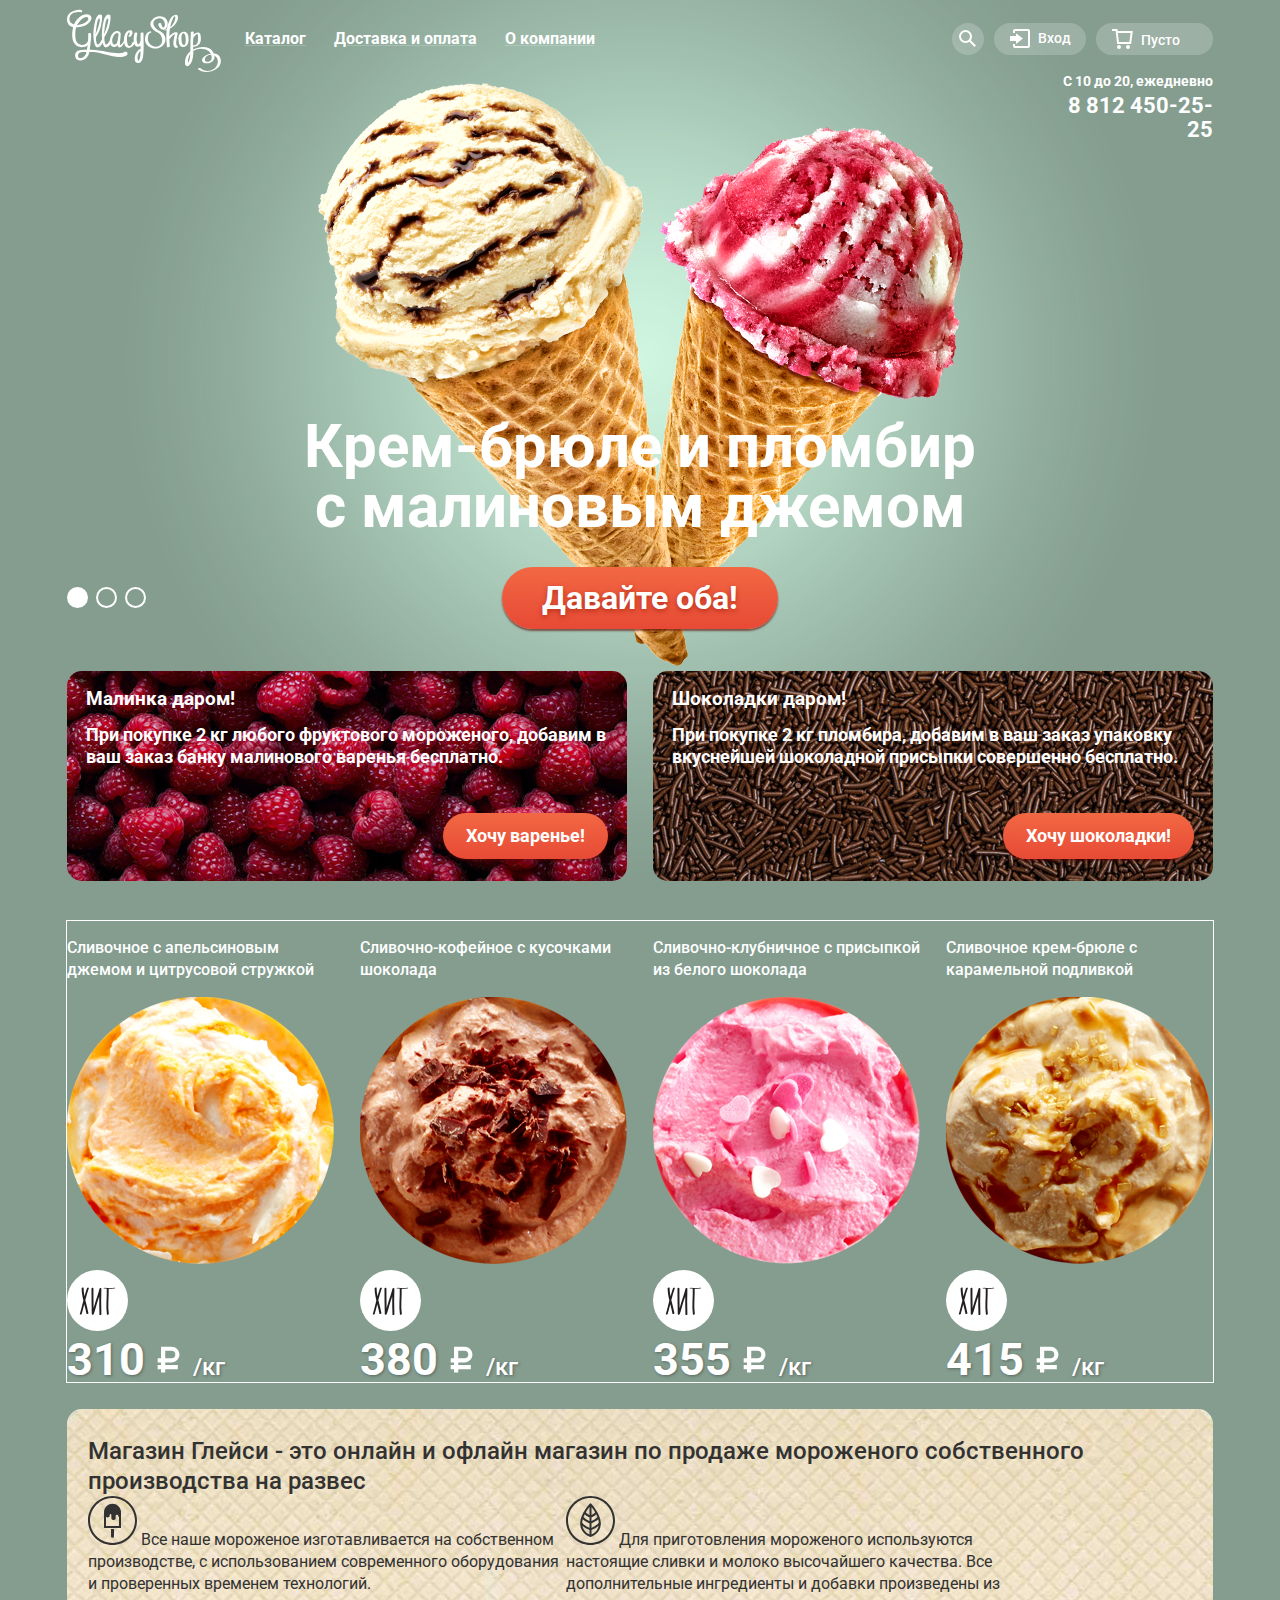
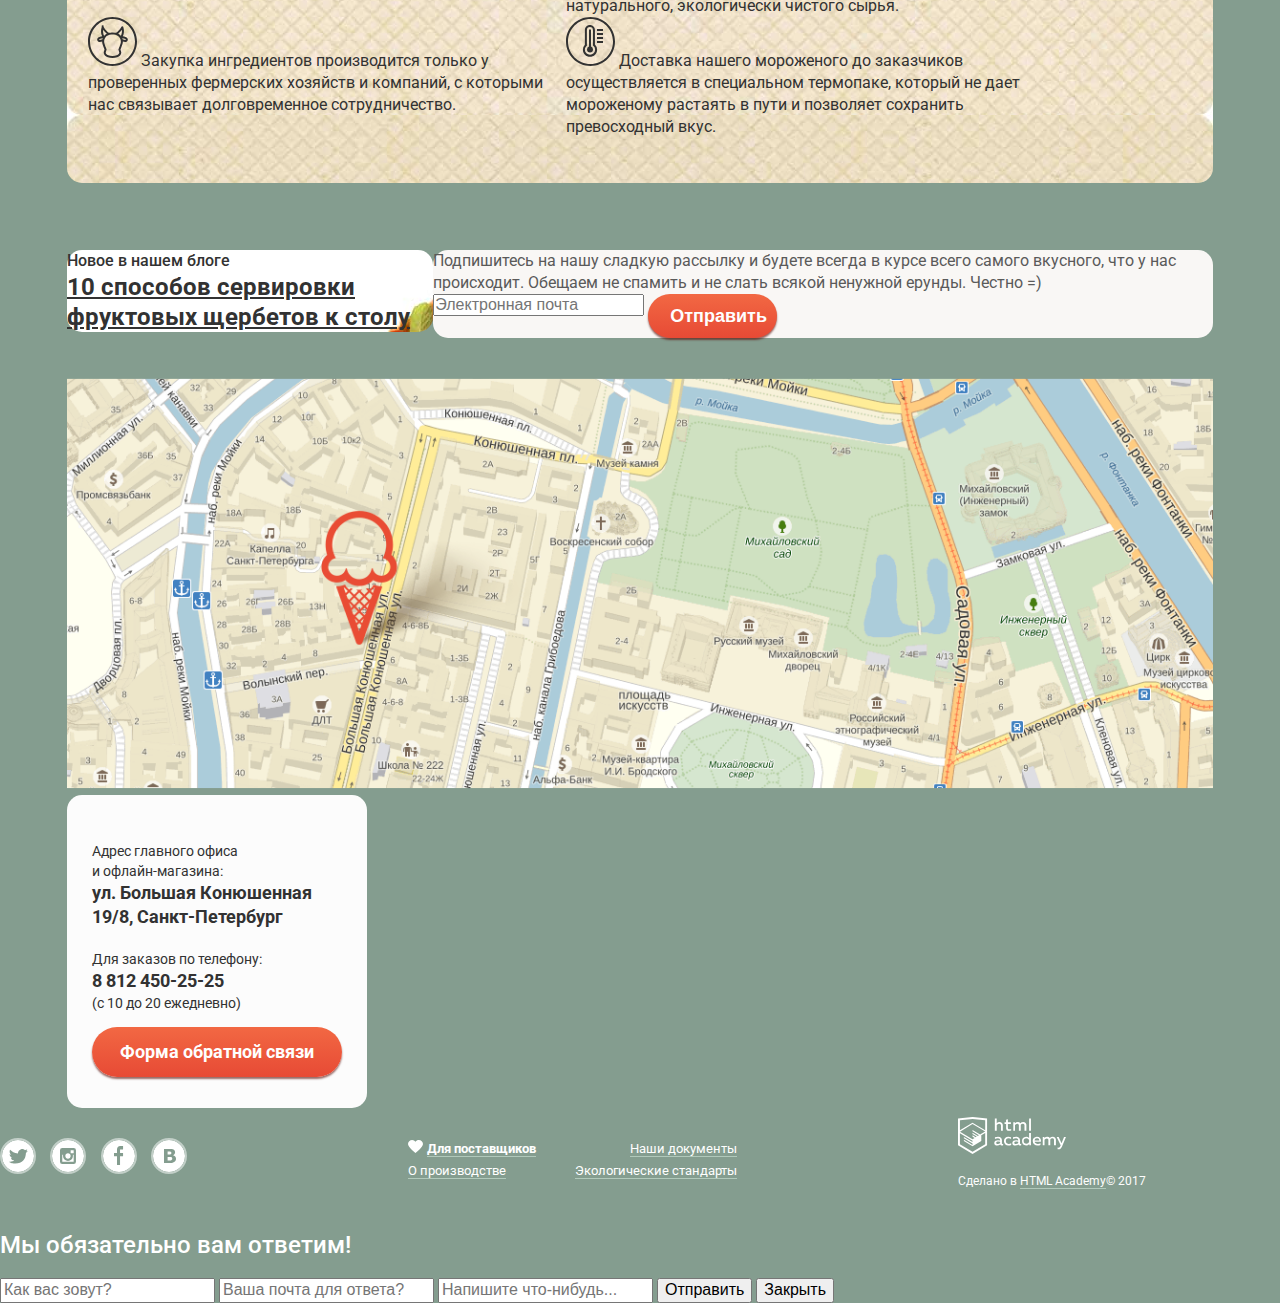
==== index.html @ e62134f0 "исправления" ====
<!DOCTYPE html>
<html lang="ru">
    <head>
        <meta charset="utf-8">
        <meta name="keywords" content="Глейси">
        <meta name="description" content="Глейси">
        <link rel="stylesheet" href="css/style.css">
        <link rel="stylesheet" href="css/normalize.css">
        <link rel="stylesheet" href="https://fonts.googleapis.com/css?family=Roboto">
        <title>HTML Academy: Глейси</title>
    </head>
    <body>
        <input class="visually-hidden" type="radio" name="index-slider-controls" id="btn-1" checked>
        <input class="visually-hidden" type="radio" name="index-slider-controls" id="btn-2">
        <input class="visually-hidden" type="radio" name="index-slider-controls" id="btn-3">
        <div class="page-wrapper">
            <div class="content-wrapper">
<!--HEADER-->
                <header class="page-header">                    
                    <a class="logo" href="#">
                        <img src="img/logo.svg" width="154" height="64" alt="Логотип Глейси">
                    </a>
                   <nav class="main-menu">        
                    <ul class="main-menu-list">
                        <li class="main-menu-item has-children">
                            <a href="catalog.html">Каталог</a>
                            <ul class="submenu">
                                <li class="submenu-item submenu-item-bold"><a href="#">Новинки</a></li>
                                <li class="submenu-item"><a href="inner.html">Сливочное</a></li>
                                <li class="submenu-item"><a href="#">Щербеты</a></li>
                                <li class="submenu-item"><a href="#">Фруктовый лед</a></li>
                                <li class="submenu-item"><a href="#">Мелорин</a></li>
                            </ul>
                        </li>
                        <li class="main-menu-item"><a href="#">Доставка и оплата</a></li>
                        <li class="main-menu-item"><a href="#">О компании</a></li>
                    </ul>
                    </nav>

                <div class="user-block">
            <a class="user-block-search" href="#">
              Поиск
              <svg xmlns="http://www.w3.org/2000/svg" xmlns:xlink="http://www.w3.org/1999/xlink" width="17" height="17" viewBox="0 0 17 17">
                <path d="M16.958 15.527L11.75 10.32A6.455 6.455 0 0 0 13 6.5 6.5 6.5 0 1 0 6.5 13a6.465 6.465 0 0 0 3.839-1.263l5.205 5.204 1.414-1.414zM6.5 11C4.019 11 2 8.981 2 6.5S4.019 2 6.5 2 11 4.019 11 6.5 8.981 11 6.5 11z"/>
              </svg>
            </a>
            <form class="search-form" action="https://echo.htmlacademy.ru" method="get">
              <div class="label-box">
                <input class="input-box item-search-form" type="search" name="search" id="search-field" required>
                <label for="search-field">Что ищем?</label>
              </div>
            </form>

            <a class="user-block-login" href="#">
              <svg xmlns="http://www.w3.org/2000/svg" xmlns:xlink="http://www.w3.org/1999/xlink" width="21" height="19" viewBox="0 0 21 19">
                <path d="M6 14.875L12.917 9.5 6 4.125v2.917H-.042v4.917H6z"/>
                <path d="M18 0H5C3.9 0 3 .9 3 2v2h2V2h13v15H5v-2H3v2c0 1.1.9 2 2 2h13c1.1 0 2-.9 2-2V2c0-1.1-.9-2-2-2z"/>
              </svg>
              Вход
            </a>
            <div class="login-form">
              <h2 class="visually-hidden">Личный кабинет</h2>
              <form action="https://echo.htmlacademy.ru" method="post">
                <div class="label-box">
                  <input class="input-box item-login-form" type="text" name="email" id="login-email" required>
                  <label for="login-email">Электронная почта</label>
                </div>
                <div class="label-box">
                  <input class="input-box item-login-form" type="password" name="password" id="login-password" required>
                  <label for="login-password">Пароль</label>
                </div>
                <button class="btn btn-login-form" type="submit">Войти</button>
              </form>
              <div class="login-form-links">
                <a href="#">Забыли пароль?</a>
                <a href="#">Новая регистрация</a>
              </div>
            </div>

            <a class="user-block-cart" href="#">
              Пусто
            </a>
          </div>
          <div class="work-time">
            <p>С 10 до 20, ежедневно</p>
            <a href="tel:+7-812-450-25-25">8 812 450-25-25</a>
          </div>
    </header>

<!--MAIN-->
        <main class="page-main">
            <h1 class="visually-hidden">Магазин Глейси</h1>                  
            <section class="main-slider">
                <h2 class="visually-hidden">Специальные акции магазина</h2>
                <div class="slide" id="slide-1">
                    <div class="slide-title">Крем-брюле и пломбир с малиновым джемом</div>
                    <a class="button btn-slide" href="#">Давайте оба!</a>
                </div>

                <div class="slide" id="slide-2">
                    <div class="slide-title">Шоколадный пломбир и лимонный сорбет</div>
                    <a class="button btn-slide" href="#">Давайте оба!</a>
                </div>

                <div class="slide" id="slide-3">
                    <div class="slide-title">Пломбир с помадкой и клубничный щербет</div>
                    <a class="button btn-slide" href="#">Давайте оба!</a>
                </div>

                <div class="slider-controls">
                    <label for="btn-1">Первая акция</label>
                    <label for="btn-2">Вторая акция</label>
                    <label for="btn-3">Третья акция</label>
                </div>
            </section>

            <section class="main-offers">
            <h2 class="visually-hidden">Предложения</h2>
            <article class="main-offers-item main-offers-left">
              <h3 class="main-offers-title">Малинка даром!</h3>
              <p class="main-offers-text">При покупке 2 кг любого фруктового мороженого, добавим в ваш заказ банку малинового варенья бесплатно.</p>
              <a class="button btn-offers" href="#">Хочу варенье!</a>
            </article>

            <article class="main-offers-item main-offers-right">
              <h3 class="main-offers-title">Шоколадки даром!</h3>
              <p class="main-offers-text">При покупке 2 кг пломбира, добавим в ваш заказ упаковку вкуснейшей шоколадной присыпки совершенно бесплатно.</p>
              <a class="button btn-offers" href="#">Хочу шоколадки!</a>
            </article>
          </section>

            <section class="catalog catalog-hit">
            <h2 class="visually-hidden">Хиты продаж</h2>
                <ul class="ice-cream-range-list">
                    <li>
                        <a href="#">
                            <h3>Сливочное с апельсиновым джемом и цитрусовой стружкой</h3>
                            <div class="ice-cream-image">
                                <img src="img/ice-cream-1.png" width="267px" height="267px" alt="Изображение мороженого">
                            </div>
                            <div class="hit-image">
                                <img src="img/hit.svg" width="61px" height="61px" alt="ХИТ">
                            </div>
                            <div class="ice-cream-price">
                                310
                                <img src="img/ruble.svg" width="26px" height="31px" alt="рубль">
                                <span>/кг</span>
                            </div>
                        </a>
                    </li>

                    <li>
                        <a href="#">
                            <h3>Сливочно-кофейное с кусочками шоколада</h3>
                            <div class="ice-cream-image">
                                <img src="img/ice-cream-2.png" width="267px" height="267px" alt="Изображение мороженого">
                            </div>
                            <div class="hit-image">
                                <img src="img/hit.svg" width="61px" height="61px" alt="ХИТ">
                            </div>
                            <div class="ice-cream-price">
                                380
                                <img src="img/ruble.svg" width="26px" height="31px" alt="рубль">
                                <span>/кг</span>
                            </div>
                        </a>
                    </li>

                    <li>
                        <a href="#">
                            <h3>Сливочно-клубничное с присыпкой из белого шоколада</h3>
                            <div class="ice-cream-image">
                                <img src="img/ice-cream-3.png" width="267px" height="267px" alt="Изображение мороженого">
                            </div>
                            <div class="hit-image">
                                <img src="img/hit.svg" width="61px" height="61px" alt="ХИТ">
                            </div>
                            <div class="ice-cream-price">
                                355
                                <img src="img/ruble.svg" width="26px" height="31px" alt="рубль">
                                <span>/кг</span>
                            </div>
                        </a>
                    </li>

                    <li>
                        <a href="#">
                            <h3>Сливочное крем-брюле с карамельной подливкой</h3>
                            <div class="ice-cream-image">
                                <img src="img/ice-cream-4.png" width="267px" height="267px" alt="Изображение мороженого">
                            </div>
                            <div class="hit-image">
                                <img src="img/hit.svg" width="61px" height="61px" alt="ХИТ">
                            </div>
                            <div class="ice-cream-price">
                                415
                                <img src="img/ruble.svg" width="26px" height="31px" alt="рубль">
                                <span>/кг</span>
                            </div>
                        </a>
                    </li>
                </ul>
            </section>

            <article class="features">
                <h2>Магазин Глейси - это онлайн и офлайн магазин по продаже мороженого собственного производства на развес</h2>                
                    <p>
                        <img src="img/ice-cream.svg" width="49" height="49" alt="декоративное изображение"> 
                        Все наше мороженое изготавливается на собственном производстве, с использованием современного оборудования и проверенных временем технологий.</p>
                    <p>
                        <img src="img/eco.svg" width="49" height="49" alt="декоративное изображение">
                        Для приготовления мороженого используются настоящие сливки и молоко высочайшего качества. Все дополнительные ингредиенты и добавки произведены из натурального, экологически чистого сырья.
                    </p>        
               
                    <p>
                        <img src="img/cow.svg" width="49" height="49" alt="декоративное изображение">
                        Закупка ингредиентов производится только у проверенных фермерских хозяйств и компаний, с которыми нас связывает долговременное сотрудничество.
                    </p>
                    <p>
                        <img src="img/thermometer.svg" width="49" height="49" alt="декоративное изображение">
                        Доставка нашего мороженого до заказчиков осуществляется в специальном термопаке, который не дает мороженому растаять в пути и позволяет сохранить превосходный вкус.
                    </p>                
            </article>

            <div class="news-subscribe-container">
            <article class="news">
                <h2>Новое в нашем блоге</h2>
                <a href="#">                    
                        10 способов сервировки фруктовых щербетов к столу                    
                </a>
            </article>

            <form class="subscribe-form" action="https://acho.htmlacademy.ru" method="post">
                <p>
                    Подпишитесь на нашу сладкую рассылку и будете всегда в курсе всего самого вкусного, что у нас происходит. Обещаем не спамить и не слать всякой ненужной ерунды. Честно =)
                </p>
                <label class="visually-hidden" for="subscribe-email">Ваша электронная почта</label>
                <input type="email" id="subscribe-email" name="subscribe-email" placeholder="Электронная почта">
                <button class="button" type="submit" value="Отправить">Отправить</button>
            </form>
            </div>

            <section class="location">
                <h2 class="visually-hidden">Как до нас добраться</h2>
                <div class="map-image">
                    <img src="img/map.png" width="100%" alt="ул. Большая Конюшенная<br>
                        19/8, Санкт-Петербург">
                </div>
                <div class="address">
                    <p>Адрес главного офиса<br>
                       и офлайн-магазина:<br>
                        <span>ул. Большая Конюшенная<br>
                        19/8, Санкт-Петербург</span><br><br>
                        Для заказов по телефону:<br>
                        <span>8 812 450-25-25</span><br>
                        (с 10 до 20 ежедневно)
                    </p>                 
                    <a class="button address-button" href="#">Форма обратной связи</a>
                </div>
            </section>
        </main>
    </div>

<!--FOOTER-->        
       <footer class="main-footer">
            <div class="social">
                <ul class="social-list">
                    <li>
                        <a href="https://www.twitter.com" target="_blank">
                            <img src="img/twitter.svg" width="32px" height="32px" alt="twitter">
                        </a>
                    </li>
                    <li>
                        <a href="https://www.instagram.com" target="_blank">
                            <img src="img/instagram.svg" width="32px" height="32px" alt="instagram">
                        </a>
                    </li>
                    <li>
                        <a href="https://www.facebook.com" target="_blank">
                            <img src="img/fb.svg" width="32px" height="32px" alt="facebook">
                        </a>
                    </li>
                    <li>
                        <a href="https://www.vk.com" target="_blank">
                            <img src="img/vk.svg" width="32px" height="32px" alt="vk">
                        </a>
                    </li>
                </ul>
            </div>

            <ul class="links">
                <li>
                    <img src="img/heart.svg" width="15px" height="13px" alt="сердце">
                    <a class="link-providers" href="#">
                        Для поставщиков
                    </a>
                </li>
                <li>
                    <a href="#">
                        Наши документы
                    </a>
                </li>
                <li>
                    <a href="#">
                        О производстве
                    </a>
                </li>
                <li>
                    <a href="#">
                        Экологические стандарты
                    </a>
                </li>
            </ul>

             <div class="copyright">
                <a href="https://htmlacademy.ru" target="_blank">
                    <img src="img/logo-htmlacademy.svg" width="108px" height="39px" alt="Логотип разработчика сайта HTML academy">
                </a>
                <p class="creator">
                    Сделано в <a href="https://htmlacademy.ru" target="_blank">HTML Academy</a>© 2017
                </p>
            </div>
        </footer>
<!--MODAL-->
        <section class="modal modal-feedback">
            <form class="modal modal-feedback-form">
                <h2>Мы обязательно вам ответим!</h2>
                <label class="visually-hidden" for="feedback-name">Форма вашего имени</label>
                <input id="feedback-name" type="text" name="name" placeholder="Как вас зовут?">
                <label class="visually-hidden" for="feedback-email">Форма для вашей электронной почты</label>
                <input id="feedback-email" type="email" name="feedback-email" placeholder="Ваша почта для ответа?">
                <label class="visually-hidden" for="comment">Форма для сообщения</label>
                <input id="comment" type="text" name="comment" placeholder="Напишите что-нибудь...">
                <button type="submit" value="Отправить">Отправить</button>
                <button type="button" value="Закрыть">Закрыть</button>
            </form>
        </section>
    </div>
</body>
</html>
---- css/style.css ----
body {
	padding: 0;
	min-width: 1200px;

	font-family: "Roboto", "Arial", sans-serif;
	font-size: 16px;
	color: #ffffff;
	line-height: 22px;

	background-color: #849d8f;
}

.visually-hidden:not(:focus):not(:active),
input[type="checkbox"].visually-hidden,
input[type="radio"].visually-hidden {
  position: absolute;

  width: 1px;
  height: 1px;
  margin: -1px;
  border: 0;
  padding: 0;

  white-space: nowrap;

  -webkit-clip-path: inset(100%);

  clip-path: inset(100%);
  clip: rect(0 0 0 0);
  overflow: hidden;
}

a {
	font-family: "Roboto", "Arial", sans-serif;
	text-decoration: none;
}

img {
  max-width: 100%;
  height: auto;
}

.button {
  display: inline-block;
  vertical-align: top;
  padding: 10px 22px;

  font-size: 18px;
  line-height: 24px;
  font-weight: 700;
  color: #ffffff;
  text-align: center;
  text-decoration: none;

  background-image: -webkit-linear-gradient(bottom, #e74a35 0%, #f26843 100%);
  background-image: -o-linear-gradient(bottom, #e74a35 0%, #f26843 100%);
  background-image: -webkit-gradient(linear, left bottom, left top, from(#e74a35), to(#f26843));
  background-image: linear-gradient(to top, #e74a35 0%, #f26843 100%);
  -webkit-box-shadow: 0 2px 2px rgba(85, 8, 0, 0.6) ;
  box-shadow: 0 2px 2px rgba(85, 8, 0, 0.6) ;
  border-radius: 30px;
  border: none;

  cursor: pointer;
}

.button:hover,
.button:focus {
  background-image: -webkit-linear-gradient(bottom, #ec6e5d 0%, #f58669 100%);
  background-image: -o-linear-gradient(bottom, #ec6e5d 0%, #f58669 100%);
  background-image: -webkit-gradient(linear, left bottom, left top, from(#ec6e5d), to(#f58669));
  background-image: linear-gradient(to top, #ec6e5d 0%, #f58669 100%);
  -webkit-box-shadow: 0 2px 2px #ac1000;
   box-shadow: 0 2px 2px #ac1000;
}

.button:active {
  color: #fceeec;

  background-image: -webkit-linear-gradient(bottom, #e1613e 0%, #d74531 100%);
  background-image: -o-linear-gradient(bottom, #e1613e 0%, #d74531 100%);
  background-image: -webkit-gradient(linear, left bottom, left top, from(#e1613e), to(#d74531));
  background-image: linear-gradient(to top, #e1613e 0%, #d74531 100%);
  -webkit-box-shadow: inset 0 2px 2px #942718;
   box-shadow: inset 0 2px 2px #942718;
}

.page-wrapper {
  background: #849d8f url("../img/background-1.png") no-repeat top center;

  -webkit-transition: background-image 0.5s ease, background-color 0.5s ease;
  -o-transition: background-image 0.5s ease, background-color 0.5s ease;
  transition: background-image 0.5s ease, background-color 0.5s ease;
}

.page-wrapper::before,
.page-wrapper::after {
  content: "";
  visibility: hidden;
}

.page-wrapper:before,
.page-wrapper:after {
  background-image: url("../img/background-2.png")
}

.page-wrapper:after {
  background-image: url("../img/background-3.png")
}

.content-wrapper {
  -webkit-box-sizing: border-box;
  box-sizing: border-box;
  width: 1200px;
  margin: 0 auto;
  padding: 0 27px;
}

.page-inner {
  background-color: #849d8f;
  background-image: -webkit-linear-gradient(rgba(255,255,255, 0.2) 0%, rgba(255,255,255, 0) 40%);
  background-image: -o-linear-gradient(rgba(255,255,255, 0.2) 0%, rgba(255,255,255, 0) 40%);
  background-image: -webkit-gradient(linear, left top, left bottom, from(rgba(255,255,255, 0.2)), color-stop(40%, rgba(255,255,255, 0)));
  background-image: linear-gradient(rgba(255,255,255, 0.2) 0%, rgba(255,255,255, 0) 40%);
}

.page-main {
  display: -webkit-box;
  display: -ms-flexbox;
  display: flex;
  -webkit-box-orient: vertical;
  -webkit-box-direction: normal;
      -ms-flex-direction: column;
          flex-direction: column;
}

.page-header {
  display: -webkit-box;
  display: -ms-flexbox;
  display: flex;
  -ms-flex-wrap: wrap;
      flex-wrap: wrap;
  -webkit-box-pack: justify;
      -ms-flex-pack: justify;
          justify-content: space-between;
}

.logo {
  margin-top: 9px;
}

.main-menu {
  width: 710px;
  margin-top: 23px;
}

.main-menu-list {
  display: -webkit-box;
  display: -ms-flexbox;
  display: flex;
  -ms-flex-wrap: wrap;
      flex-wrap: wrap;
  margin: 0;
  padding: 0;

  list-style: none;
}

.main-menu-item {
  margin-right: 2px;
}

.main-menu-item a {
  display: block;
  -webkit-box-sizing: border-box;
          box-sizing: border-box;
  padding: 7px 13px;
  line-height: 18px;
  font-weight: 700;
  color: #ffffff;
  -webkit-text-decoration: underline rgba(255, 255, 255, 0.2);
          text-decoration: underline rgba(255, 255, 255, 0.2);
}

.main-menu-item > a:hover,
.main-menu-item > a:focus  {
  color: #333333;

  background-color: #f7f6f3;
  border-radius: 16px;

  -webkit-transition: background-color 0.2s linear;
  -o-transition: background-color 0.2s linear;
  transition: background-color 0.2s linear;
}

.main-menu-item > a:active {
  background-color: #ededed;
  border-radius: 16px;

  -webkit-box-shadow: inset 0 2px 1px rgba(105, 105, 105, 0.1);
          box-shadow: inset 0 2px 1px rgba(105, 105, 105, 0.1);
}

.main-menu-current {
  background-color: #d07058;
  border-radius: 16px;
}

.submenu {
  position: absolute;
  -webkit-box-sizing: border-box;
          box-sizing: border-box;
  visibility: hidden;
  list-style: none;
  padding: 0;
  width: 143px;

  background-color: #f8f7f4;
  border-radius: 5px;
  -webkit-box-shadow: 0 20px 20px rgba(0, 0, 0, 0.4);
          box-shadow: 0 20px 20px rgba(0, 0, 0, 0.4);
  opacity: 0;

  -webkit-transform: translateY(30px);
      -ms-transform: translateY(30px);
          transform: translateY(30px);

  z-index: 1;
}

.has-children {
  position: relative;
}

.has-children:hover:after {
  content: "";

  position: absolute;
  top: 32px;
  left: 0;
  width: 86px;
  height: 6px;

  background-color: transparent;
}

.has-children:hover .submenu,
.submenu:hover,
.has-children a:focus + .submenu,
.submenu:focus {
  visibility: visible;

  opacity: 1;

  -webkit-transform: translateY(5px);
      -ms-transform: translateY(5px);
          transform: translateY(5px);
  -webkit-transition: all 0.2s ease;
  -o-transition: all 0.2s ease;
  transition: all 0.2s ease;
}

.submenu-item a {
  padding: 8px 20px 8px;

  font-size: 14px;
  line-height: 16px;
  font-weight: 400;
  color: #323232;
  text-decoration: none;
}

.submenu-item-bold a {
  position: relative;
  font-weight: 700;
}

.submenu-item-bold::after {
  content: "";
  position: absolute;
  width: 128px;
  top: 34px;
  left: 8px;

  border-bottom: 1px solid #353535;
  opacity: 0.2;
}

.submenu-item:hover,
.submenu-item:focus {
  background-color: #fbded7;

  -webkit-transition: background-color 0.2s linear;
  -o-transition: background-color 0.2s linear;
  transition: background-color 0.2s linear;
}

.submenu-item:active {
  background-color: #f6b5a5;
}

.submenu-item-current {
  background-color: #d07058;
}

.submenu-item-current a {
  color: #ffffff;
}

.submenu-item:first-child {
  margin-bottom: 4px;
  border-radius: 5px 5px 0 0;
}

.submenu-item:last-child {
  border-radius: 0 0 5px 5px;
}

/* пользовательская навигация */
.user-block {
  display: -webkit-box;
  display: -ms-flexbox;
  display: flex;
  -ms-flex-wrap: wrap;
      flex-wrap: wrap;
  position: relative;
  margin-top: 23px;
}

.user-block-search {
  display: block;
  position: relative;
  -webkit-box-sizing: border-box;
          box-sizing: border-box;
  width: 32px;
  height: 32px;
  padding: 7px;
  margin-right: 10px;

  font-size: 0;
  color: transparent;
  text-shadow: none;
  border: 0;

  background-color: rgba(255, 255, 255, 0.2);
  border-radius: 50px;
  fill: #ffffff;
}

.user-block-search:hover,
.user-block-search:focus {
  background-color: #ffffff;
  fill: #323232;

  -webkit-transition: all 0.2s linear;
  -o-transition: all 0.2s linear;
  transition: all 0.2s linear;
}

.user-block-search:hover:after {
  content: "";

  position: absolute;
  top: 32px;
  left: 0;
  width: 32px;
  height: 6px;

  background-color: transparent;
}

.search-form {
  position: absolute;
  visibility: hidden;
  -webkit-box-sizing: border-box;
          box-sizing: border-box;
  top: 37px;
  right: 235px;
  width: 341px;
  padding: 20px 15px;

  background-color: #f8f7f4;
  border-radius: 5px;
  -webkit-box-shadow: 0 20px 20px rgba(0, 0, 0, 0.4);
          box-shadow: 0 20px 20px rgba(0, 0, 0, 0.4);
  opacity: 0;

  -webkit-transform: translateY(30px);
      -ms-transform: translateY(30px);
          transform: translateY(30px);
}

.item-search-form {
  width: 100%;
}

.user-block-search:hover ~ .search-form,
.search-form:hover,
.user-block-search:focus ~ .search-form,
.search-form:focus {
  visibility: visible;

  opacity: 1;

  -webkit-transform: translateY(0);
      -ms-transform: translateY(0);
          transform: translateY(0);
  -webkit-transition: all 0.2s ease;
  -o-transition: all 0.2s ease;
  transition: all 0.2s ease;
}

.user-block-login {
  display: block;
  position: relative;
  -webkit-box-sizing: border-box;
          box-sizing: border-box;
  width: 92px;
  height: 32px;
  padding: 1px 0 0 20px;
  margin-right: 10px;

  font-size: 14px;
  line-height: 16px;
  font-weight: 500;
  color: #ffffff;
  text-decoration: none;

  background-color: rgba(255, 255, 255, 0.2);
  border-radius: 16px;
  fill: #ffffff;
}

.user-block-login svg {
  -webkit-transform: translate(-4px, 5px);
      -ms-transform: translate(-4px, 5px);
          transform: translate(-4px, 5px);
}

.user-block-login:hover,
.user-block-login:focus {
  color: #323232;

  background-color: #ffffff;
  fill: #323232;

  -webkit-transition: all 0.2s linear;

  -o-transition: all 0.2s linear;

  transition: all 0.2s linear;
}


.user-block-login:hover:after {
  content: "";

  position: absolute;
  top: 32px;
  left: 0;
  width: 92px;
  height: 6px;

  background-color: transparent;
}

.login-form {
  display: -webkit-box;
  display: -ms-flexbox;
  display: flex;
  -webkit-box-orient: vertical;
  -webkit-box-direction: normal;
      -ms-flex-direction: column;
          flex-direction: column;
  position: absolute;
  -webkit-box-sizing: border-box;
          box-sizing: border-box;
  visibility: hidden;
  top: 37px;
  right: 130px;
  width: 277px;
  padding: 20px 17px 20px 19px;

  background-color: #f8f7f4;
  border-radius: 5px;
  -webkit-box-shadow: 0 20px 20px rgba(0, 0, 0, 0.4);
          box-shadow: 0 20px 20px rgba(0, 0, 0, 0.4);
  opacity: 0;

  -webkit-transform: translateY(30px);

      -ms-transform: translateY(30px);

          transform: translateY(30px);

  z-index: 1;
}

.user-block-login:hover ~ .login-form,
.login-form:hover,
.user-block-login:focus ~ .login-form,
.login-form:focus {
  visibility: visible;

  opacity: 1;

  -webkit-transform: translateY(0);
      -ms-transform: translateY(0);
          transform: translateY(0);
  -webkit-transition: all 0.2s ease;
  -o-transition: all 0.2s ease;
  transition: all 0.2s ease;
}

.login-form-links {
  display: -webkit-box;
  display: -ms-flexbox;
  display: flex;
  -webkit-box-orient: vertical;
  -webkit-box-direction: normal;
      -ms-flex-direction: column;
          flex-direction: column;
  -ms-flex-item-align: end;
  align-self: flex-end;
  margin-top: -45px;
}


.login-form-links a {
  font-size: 13px;
  line-height: 24px;
  font-weight: 500;
  color: #323232;
  -webkit-text-decoration: underline rgba(50, 50, 50, 0.3);
          text-decoration: underline rgba(50, 50, 50, 0.3);
}

.login-form-links a:hover,
.login-form-links a:focus,
.login-form-links a:active {
  color: #e84d37;
  -webkit-text-decoration: underline rgba(236, 89, 60, 0.3);
          text-decoration: underline rgba(236, 89, 60, 0.3);
}

.user-block-cart {
  display: block;
  position: relative;
  -webkit-box-sizing: border-box;
          box-sizing: border-box;
  width: 117px;
  height: 32px;
  padding: 9px 0px 0px 45px;

  font-size: 14px;
  line-height: 16px;
  font-weight: 500;
  color: #ffffff;
  text-decoration: none;

  background: rgba(255, 255, 255, 0.2) url(../img/basket.svg) no-repeat 16px 6px;
  border-radius: 16px;
}

.block-cart-add {
  color: #323232;

  background-color: rgba(255, 255, 255, 0.9);
  background-image: url(../img/basket-red.svg);
}


.block-cart-add:hover:after {
  content: "";

  position: absolute;
  top: 32px;
  left: 0;
  width: 117px;
  height: 6px;

  background-color: transparent;
}

.cart-form {
  display: -webkit-box;
  display: -ms-flexbox;
  display: flex;
  -webkit-box-orient: vertical;
  -webkit-box-direction: normal;
      -ms-flex-direction: column;
          flex-direction: column;
  visibility: hidden;
  position: absolute;
  -webkit-box-sizing: border-box;
          box-sizing: border-box;
  top: 37px;
  right: 0;
  width: 540px;
  padding: 10px 15px 20px;

  font-size: 13px;
  line-height: 16px;
  color: #323232;

  background-color: #f8f7f4;
  border-radius: 5px;
  -webkit-box-shadow: 0 20px 20px rgba(0, 0, 0, 0.4);
          box-shadow: 0 20px 20px rgba(0, 0, 0, 0.4);
  opacity: 0;

  -webkit-transform: translateY(30px);
      -ms-transform: translateY(30px);
          transform: translateY(30px);

  z-index: 1;
}

.user-block-cart:hover ~ .cart-form,
.cart-form:hover,
.user-block-cart:focus ~ .cart-form,
.cart-form:focus {
  visibility: visible;

  opacity: 1;

  -webkit-transform: translateY(0);
      -ms-transform: translateY(0);
          transform: translateY(0);
  -webkit-transition: all 0.2s ease;
  -o-transition: all 0.2s ease;
  transition: all 0.2s ease;
}

.cart-form-table {
  width: 100%;
  border-bottom: 1px solid #cacac7;
}

.cart-form-table td {
  -webkit-box-sizing: border-box;
          box-sizing: border-box;
  padding: 5px;
}

.cart-form-table td:nth-child(3) {
  width: 240px;
}

.table-delete-row {
  display: inline-block;
  vertical-align: middle;
  width: 11px;
  height: 11px;

  font-size: 0;

  background: url(../img/cross-small.svg) no-repeat;

  cursor: pointer;
}

.table-price {
  color: #999999;
}

.cart-total {
  font-size: 15px;
  line-height: 18px;
  margin: 15px 0;
  -ms-flex-item-align: end;
  align-self: flex-end;
}

.btn-cart {
  -webkit-box-sizing: border-box;
          box-sizing: border-box;
  padding: 10px 14px;
  width: 170px;
  margin-left: auto;

  cursor: pointer;
}

/* Время работы */
.work-time {
  width: 170px;
  margin-top: -20px;
  margin-left: auto;

  font-size: 14px;
  line-height: 16px;
  font-weight: 700;
  text-align: right;
}

.work-time p {
  margin-bottom: 5px;
}

.work-time a {
  font-size: 22px;
  line-height: 24px;
  color: #ffffff;
  text-decoration: none;
}

.work-time a:hover,
.work-time a:focus,
.work-time a:active {
  color: #ffbc9e;
  -webkit-text-decoration: underline rgba(249, 172, 159, 0.3);
          text-decoration: underline rgba(249, 172, 159, 0.3);
}

/* остальные формы */
.input-box {
  -webkit-box-sizing: border-box;
          box-sizing: border-box;
  height: 44px;
  padding: 13px 13px 10px;

  font-size: 16px;
  line-height: 24px;
  font-weight: 700;
  background-color: #ffffff;
  border: 1px solid rgba(178, 178, 178, 0.5);
  border-radius: 5px;
}

.input-box:hover {
  -webkit-box-shadow: inset 0 0 2px #9a9a9a;
          box-shadow: inset 0 0 2px #9a9a9a;
}

.label-box {
  position: relative;
  width: 100%;
}

.label-box label {
  position: absolute;
  top: 10px;
  left: 15px;

  font-size: 16px;
  line-height: 24px;
  color: #999999;

  -webkit-transition-duration: 0.2s;
       -o-transition-duration: 0.2s;
          transition-duration: 0.2s;

  pointer-events: none;
}

.item-login-form + label,
.item-search-form + label {
  font-size: 14px;
}

.input-box:valid + label {
  font-size: 11px;
  line-height: 13px;
  color: #999999;

  -webkit-transform: translateY(-24px);
      -ms-transform: translateY(-24px);
          transform: translateY(-24px);
}

.input-box:focus + label {
  font-size: 11px;
  line-height: 13px;
  color: #5b9ddf;

  -webkit-transform: translateY(-24px);
      -ms-transform: translateY(-24px);
          transform: translateY(-24px);
}

.login-form .label-box,
.feedback-form .label-box {
  margin-bottom: 20px;
}

.overlay {
  display: none;
  position: fixed;
  top: 0;
  left: 0;
  right: 0;
  bottom: 0;

  background-color: rgba(0, 0, 0, 0.5);

  z-index: 3;
}

.main-slider {
  position: relative;
  padding-top: 275px;
  margin-bottom: 42px;
  text-align: center;
}

#btn-1:checked ~ .page-wrapper {
  background-color: #849d8f;
  background-image: url("../img/background-1.png");
}

#btn-2:checked ~ .page-wrapper {
  background-color: #8996a6;
  background-image: url("../img/background-2.png");
}

#btn-3:checked ~ .page-wrapper {
  background-color: #9d8b84;
  background-image: url("../img/background-3.png");
}

.slider-controls {
  position: absolute;
  left: 0;
  bottom: 20px;

  font-size: 0;
  color: transparent;
  text-shadow: none;
}

.slider-controls label {
  display: inline-block;
  vertical-align: top;
  width: 17px;
  height: 17px;
  margin-right: 8px;

  background-color: transparent;
  border: 2px solid #ffffff;
  border-radius: 50px;

  cursor: pointer;
}

.slider-controls label:hover {
  background-color: rgba(248, 247, 244, 0.4);
}

#btn-1:checked ~ .page-wrapper label[for="btn-1"],
#btn-2:checked ~ .page-wrapper label[for="btn-2"],
#btn-3:checked ~ .page-wrapper label[for="btn-3"] {
  background-color: #ffffff;
}

.slide {
  display: none;
}

#btn-1:checked ~ .page-wrapper #slide-1,
#btn-2:checked ~ .page-wrapper #slide-2,
#btn-3:checked ~ .page-wrapper #slide-3 {
  display: block;
}

.slide-title {
  width: 700px;
  margin: 0 auto;
  margin-bottom: 30px;

  font-size: 60px;
  line-height: 1;
  font-weight: 700;
}

.btn-slide {
  padding: 9px 40px;

  font-size: 32px;
  line-height: 44px;
  text-shadow: 0 2px 5px rgba(160, 32, 11, 0.7);

  border-radius: 32px;
}

.btn-slide:hover,
.btn-slide:focus {
  color: #ffffff;
}

.btn-slide:active {
  color: #fceeec;
 }

.main-offers {
  display: -webkit-box;
  display: -ms-flexbox;
  display: flex;
  -ms-flex-wrap: wrap;
      flex-wrap: wrap;
  -webkit-box-pack: justify;
      -ms-flex-pack: justify;
          justify-content: space-between;
}

.main-offers-left {
  background: #4e0409 url(../img/offers-raspberries.jpg) repeat -50px -94px;
}

.main-offers-right {
  background: #5b3b2e url(../img/offers-chocolate.jpg) repeat -219px -104px;
}

.main-offers-item {
  display: -webkit-box;
  display: -ms-flexbox;
  display: flex;
  -webkit-box-orient: vertical;
  -webkit-box-direction: normal;
      -ms-flex-direction: column;
          flex-direction: column;
  -webkit-box-sizing: border-box;
          box-sizing: border-box;
  padding: 17px 19px 22px;
  width: 560px;
  margin-bottom: 40px;

  border-radius: 15px;
}

.main-offers-title {
  margin: 0;
  margin-bottom: 14px;
}

.main-offers-text {
  margin: 0;
  font-size: 18px;
  font-weight: 700;
  margin-bottom: 45px;
}

.btn-offers {
  padding: 11px 23px;
  -ms-flex-item-align: end;
  align-self: flex-end;

  background-color: rgba(255, 255, 255, 0.1);
}

section.catalog h3 {
	font-size: 16px;
	font-weight: 500;
	line-height: 22px;
}

.catalog a {
	color: #ffffff;
}

.catalog ul {
	list-style: none;
}

.ice-cream-range-list {
	display: -webkit-box;
	display: -ms-flexbox;
	display: flex;
	-ms-flex-wrap: wrap;
	    flex-wrap: wrap;	
	-webkit-box-pack: justify;	
	    -ms-flex-pack: justify;	
	        justify-content: space-between;
	-ms-flex-negative: 0;
	    flex-shrink: 0;
	margin: 0 auto;
	padding: 0;

	outline: white solid 1px;
}

.ice-cream-range-list li {
 	width: 267px; 
}

.ice-cream-range-list li:hover,
.ice-cream-range-list li:focus,
.ice-cream-range-list li:active {
	background-color: #9db1a6;
}

.catalog .ice-cream-price:not(img) {
	text-shadow: 1px 1px 3px rgba(49, 50, 53, 0.5);
	font-weight: 700;
	line-height: 45px;
	font-size: 45px;
}

.ice-cream-price span {
	font-size: 30px;
	font-size: 24px;
	font-weight: 500;
	line-height: 30px;
}

ul.pagination a {
	font-size: 16px;
	font-weight: 500;
}

li.pagination-item {
	width: 26px;
	height: 24px;

	text-align: center;

	border-radius: 50%;
}

li.pagination-item:hover,
li.pagination-item:focus {
	color: #ffffff;

	background-color: #9db1a6;
}

li.pagination-item-current,
li.pagination-item-current:hover,
li.pagination-item-current:focus,
li.pagination-item:active {
	background-color: #ffffff;
}

li.pagination-item-current a,
li.pagination-item a:active {
	color: #323232;
}

li.arrow-disabled {
	padding: 0 15px;

	color: #9db1a6;
}

article.features {
	display: -webkit-box;
	display: -ms-flexbox;
	display: flex;
	-ms-flex-wrap: wrap;
	    flex-wrap: wrap;

	padding: 27px 34px 45px 21px;
	margin: 27px auto;

	background: url("../img/waffle-bg.jpg");
	border-radius: 15px;
}

.features h2 {
	-webkit-box-flex: 1;
	    -ms-flex-positive: 1;
	        flex-grow: 1;
	margin: 0;
	-webkit-box-pack: justify;
	    -ms-flex-pack: justify;
	        justify-content: space-between;

	font-size: 24px;
	font-weight: 500;
	line-height: 30px;
	color: #323232;
}

.features p {
	position: relative;
	margin: 0;

	width: 478px;
	font-size: 16px;
	color: #323232;
	line-height: 22px;
} 

.news-subscribe-container {
	display: -webkit-box;
	display: -ms-flexbox;
	display: flex;
	-ms-flex-negative: 0;
	    flex-shrink: 0;
	-webkit-box-pack: center;
	    -ms-flex-pack: center;
	        justify-content: center;
	-webkit-box-align: start;
	    -ms-flex-align: start;
	        align-items: flex-start;
	padding: 0;
	margin: 40px auto;
}

article.news {
		
	background-color: white;
	background: url("../img/news-bg.jpg") no-repeat;
	border-radius: 15px;
}

.news h2 {
	padding: 0;
	margin: 0;
	font-size: 16px;
	line-height: 22px;
	font-weight: 500;
	color: #323232;
}

.news a {
	color: #323232;
	font-size: 24px;
	font-weight: 700;
	line-height: 30px;
	text-decoration: underline;
}

.news a:hover,
.news a:focus,
.news a:active {
	color: #e84d37;
}

form.subscribe-form {
	
	color: #5a5a5a;
	font-size: 16px;

	background-color: #f9f7f5;
	-webkit-border-image: 5 url("../img/subscribe-bg.svg");
	     -o-border-image: 5 url("../img/subscribe-bg.svg");
	        border-image: 5 url("../img/subscribe-bg.svg");
	border-radius: 15px;
}

.subscribe-form p {
	margin: 0;
	padding: 0;

	line-height: 22px;
}

.subscribe-form input {
	margin: 0;
	padding: 0;
}

.subscribe-form button {
	width: 129px;
	height: 44px;

	color: #fefefe;
	font-size: 18px;
	font-weight: 700;
	line-height: 24px;

	border-radius: 30px;
}

section.location {
	width: 1200;
}

.location .address {
	padding: 32px 25px 31px 25px;

	display: inline-block;

	color: #323232;
	font-size: 14px;
	line-height: 20px;

	background-color: #fcfcfc;
	border-radius: 15px;
}

.address span {
	font-size: 18px;
	font-weight: 700;
	line-height: 24px;
}

.address-button {
	padding: 13px 28px;

	color: #fefefe;
	font-size: 18px;
	font-weight: 700;
	line-height: 24px;
}

ul.breadcrumbs {
	list-style: none;
}

.breadcrumbs li,
.breadcrumbs a {
color: #ffffff;
font-size: 14px;
font-weight: 400;
line-height: 16px;
}

.breadcrumbs a {
	border-bottom: 1px solid #b1c9bb;
}

.breadcrumbs a:hover,
.breadcrumbs a:focus,
.breadcrumbs a:active {
	color: #ffbc9e;
	border-bottom: 1px #a7a294 solid;
}

form.filters-form {
	font-size: 14px;
	font-weight: 500;
	line-height: 16px;
}

.filters-form ul {
	list-style: none;
}

.form-sorting select {
	padding: 8px 0 8px 10px;
	max-width: 193px;
	max-height: 36px;

	color: #ffffff;
	font-size: 16px;

	background-color: #a9b9af;
	border-radius: 30px;
}

.form-sorting select:hover,
.form-sorting select:focus,
.form-sorting select:active {
	color: #323232;

	outline: none;
	background-color: #ffffff;
}

.form-fatness ul {
	background-color: #aabcb2;
}

.form-fatness li {
	font-size: 16px;
	line-height: 18px;
}

.form-topping ul {
	background-color: #a8bab0;
}

.form-topping-list label {
	font-size: 16px;
}

a.filters-button {
	padding: 6px 20px 3px 20px;

	color: #ffffff;
	font-size: 16px;
	font-weight: 500;
	line-height: 18px;

	background-color: #a7b8ae;
	border-radius: 30px;
	border: 2px #ffffff solid;
}

a.filters-button:hover,
a.filters-button:focus {
	color: #323232;
	font-size: 16px;
	font-weight: 500;
	line-height: 18px;

	background-color: #fbfcfb;
}

a.filters-button:active {
	font-size: 16px;
	font-weight: 500;
	line-height: 18px;
	color: #323232;

	-webkit-box-shadow: inset 0 2px 1px #696969;

	        box-shadow: inset 0 2px 1px #696969;
	background-color: #ededed;
	border: 0;
}

footer.main-footer {
	display: -webkit-box;
	display: -ms-flexbox;
	display: flex;
	-ms-flex-negative: 0;
	    flex-shrink: 0;
	-ms-flex-wrap: 0;
	    flex-wrap: 0;
	-webkit-box-pack: justify;
	    -ms-flex-pack: justify;
	        justify-content: space-between;
	flex-shrink: 0;
	-webkit-box-align: center;
	    -ms-flex-align: center;
	        align-items: center;
	width: 1146px;
	height: 103px;
}

.main-footer ul {
	list-style: none;
}

ul.social-list {
	display: -webkit-box;
	display: -ms-flexbox;
	display: flex;
	-webkit-box-pack: justify;
	    -ms-flex-pack: justify;
	        justify-content: space-between;
	padding: 0;
	width: 187px;
}

.social img {
	border-radius: 50%;
	border: 2px #c2cfc8 solid;
}

ul.links {
	display: -webkit-box;
	display: -ms-flexbox;
	display: flex;
	-ms-flex-wrap: wrap;
	    flex-wrap: wrap;
	-webkit-box-pack: justify;
	    -ms-flex-pack: justify;
	        justify-content: space-between;
	padding: 0;
	width: 329px;
}

.links a {
	color: #ffffff;
	font-size: 13px;
	font-weight: 400;
	line-height: 18px;

	border-bottom: 1px solid #b1c9bb;
}

a.link-providers {
	font-weight: 700;
}

.links a:hover,
.links a:focus,
.links a:active,
.creator a:hover,
.creator a:focus,
.creator a:active {
	color: #ffbc9e;
	border-bottom: 1px #a7a294 solid;
}

div.copyright p {
	color: #fefefe;
	font-size: 12px;
	line-height: 18px;
}

.creator a {
	color: #fefefe;
	font-size: 12px;
	font-weight: 400;
	line-height: 18px;

	border-bottom: 1px solid #b1c9bb;
}

.links a:hover,
.links a:focus,
.links a:active {
	color: #ffbc9e;
	border-bottom: 1px #a7a294 solid;
}

section.modal-feedback h2 {
	font-size: 24px;
	font-weight: 500;
	line-height: 28px;
}

.visually-hidden:not(:focus):not(:active),
input[type="checkbox"].visually-hidden,
input[type="radio"].visually-hidden {
  position: absolute;
  width: 1px;
  height: 1px;
  margin: -1px;
  border: 0;
  padding: 0;
  white-space: nowrap;
  -webkit-clip-path: inset(100%);
  clip-path: inset(100%);
  clip: rect(0 0 0 0);
  overflow: hidden;
}
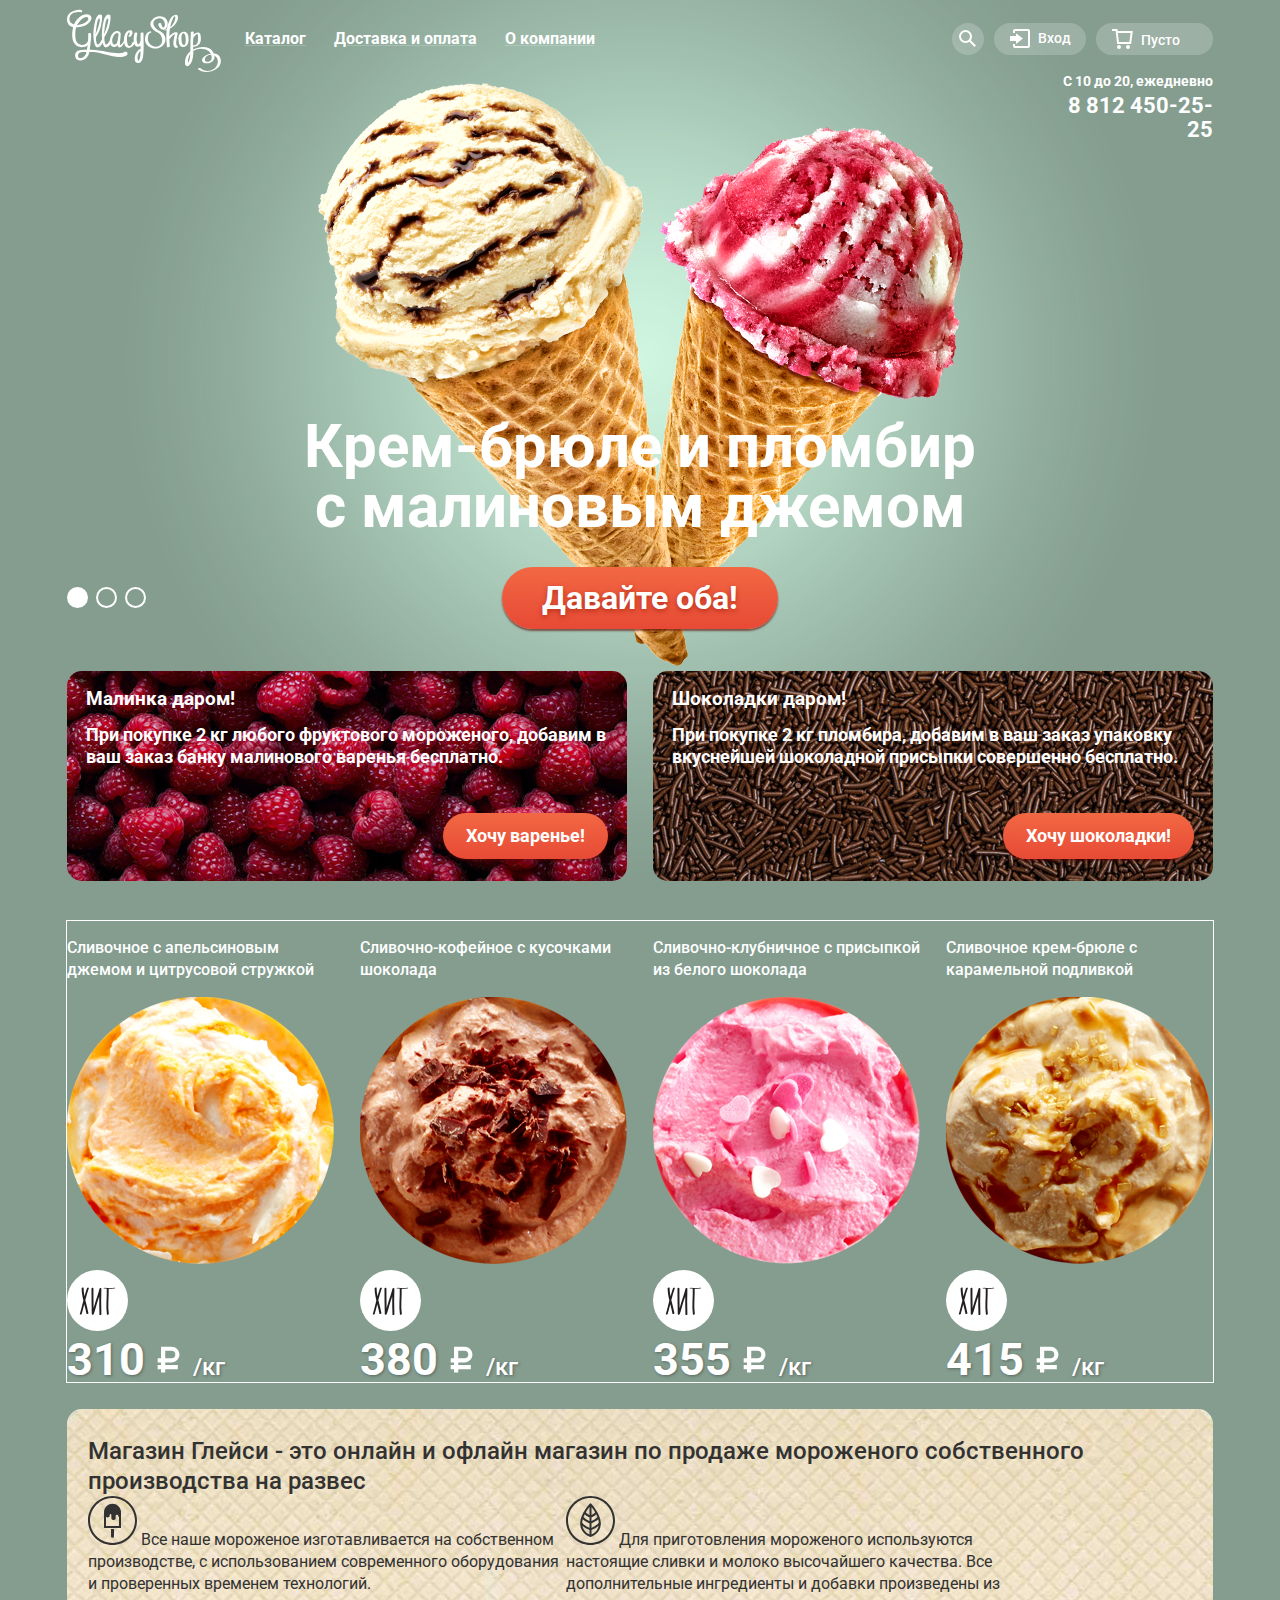
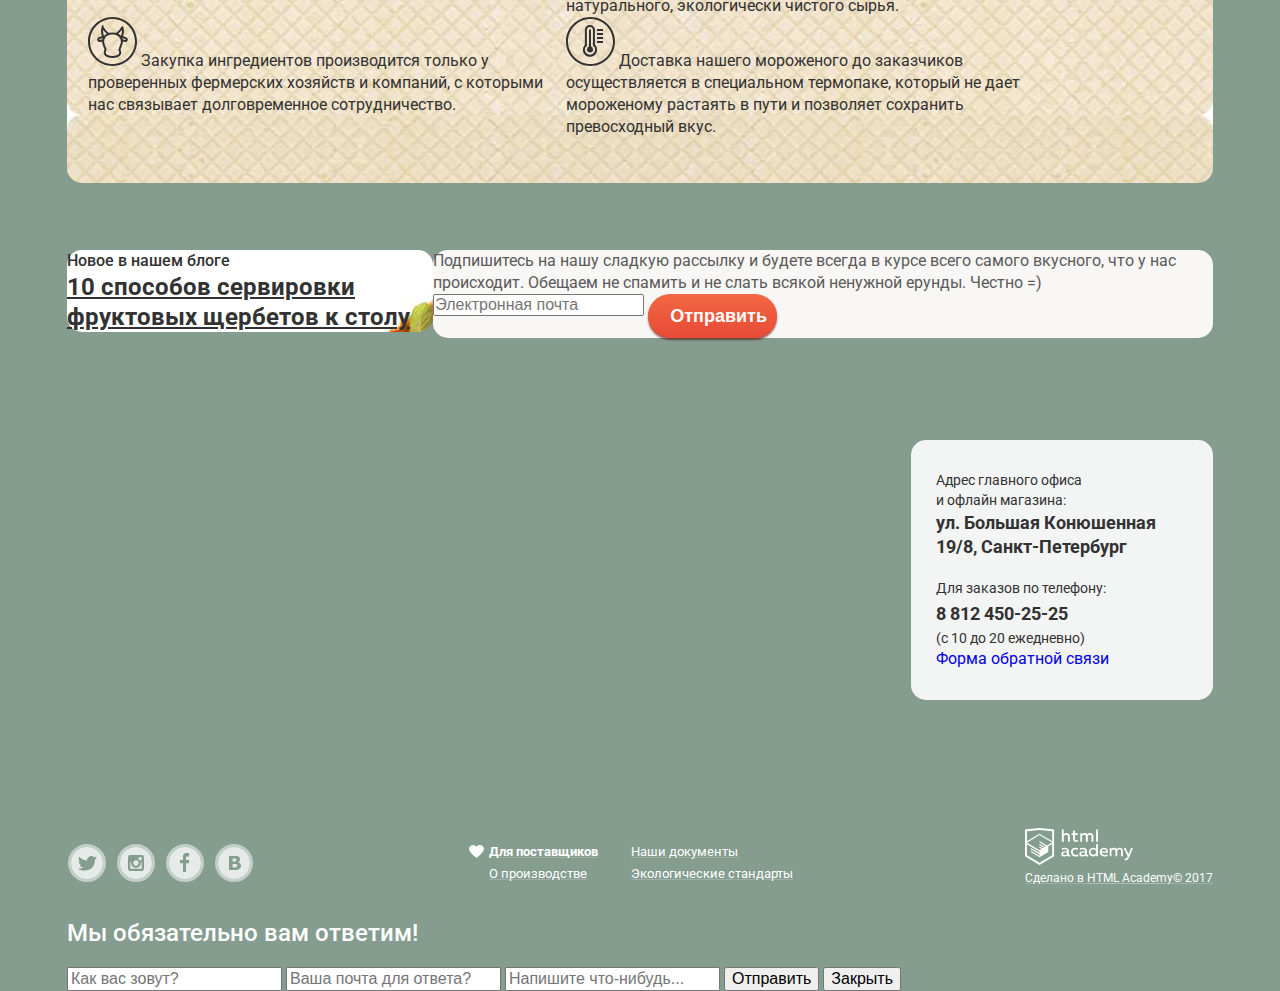
==== commit bc76db55: "Доделаны футер и карта" ====
--- a/index.html
+++ b/index.html
@@ -25,11 +25,11 @@
                         <li class="main-menu-item has-children">
                             <a href="catalog.html">Каталог</a>
                             <ul class="submenu">
-                                <li class="submenu-item submenu-item-bold"><a href="#">Новинки</a></li>
-                                <li class="submenu-item"><a href="inner.html">Сливочное</a></li>
-                                <li class="submenu-item"><a href="#">Щербеты</a></li>
-                                <li class="submenu-item"><a href="#">Фруктовый лед</a></li>
-                                <li class="submenu-item"><a href="#">Мелорин</a></li>
+                                <li class="submenu-item submenu-item-bold"><a href="catalog.html">Новинки</a></li>
+                                <li class="submenu-item"><a href="catalog.html">Сливочное</a></li>
+                                <li class="submenu-item"><a href="catalog.html">Щербеты</a></li>
+                                <li class="submenu-item"><a href="catalog.html">Фруктовый лед</a></li>
+                                <li class="submenu-item"><a href="catalog.html">Мелорин</a></li>
                             </ul>
                         </li>
                         <li class="main-menu-item"><a href="#">Доставка и оплата</a></li>
@@ -239,59 +239,57 @@
                 <button class="button" type="submit" value="Отправить">Отправить</button>
             </form>
             </div>
-
-            <section class="location">
-                <h2 class="visually-hidden">Как до нас добраться</h2>
-                <div class="map-image">
-                    <img src="img/map.png" width="100%" alt="ул. Большая Конюшенная<br>
-                        19/8, Санкт-Петербург">
-                </div>
-                <div class="address">
-                    <p>Адрес главного офиса<br>
-                       и офлайн-магазина:<br>
-                        <span>ул. Большая Конюшенная<br>
-                        19/8, Санкт-Петербург</span><br><br>
-                        Для заказов по телефону:<br>
-                        <span>8 812 450-25-25</span><br>
-                        (с 10 до 20 ежедневно)
-                    </p>                 
-                    <a class="button address-button" href="#">Форма обратной связи</a>
-                </div>
-            </section>
         </main>
     </div>
 
-<!--FOOTER-->        
-       <footer class="main-footer">
+        <section class="map">
+            <h2 class="visually-hidden">Как до нас добраться</h2>
+            <iframe src="https://www.google.com/maps/embed?pb=!1m18!1m12!1m3!1d1998.5989424123961!2d30.320894616039354!3d59.93879686904795!2m3!1f0!2f0!3f0!3m2!1i1024!2i768!4f13.1!3m3!1m2!1s0x4696310fca5ba729%3A0xea9c53d4493c879f!2z0JHQvtC70YzRiNCw0Y8g0JrQvtC90Y7RiNC10L3QvdCw0Y8g0YPQuy4sIDE5LCDQodCw0L3QutGCLdCf0LXRgtC10YDQsdGD0YDQsywg0KDQvtGB0YHQuNGPLCAxOTExODY!5e0!3m2!1sru!2s!4v1504585881965"  allowfullscreen></iframe>              
+         </section>
+
+<!--FOOTER-->  
+    <div class="content-wrapper">      
+       <footer class="page-footer">
+            <section class="contacts">
+                <h2 class="visually-hidden">Контактная информация</h2>
+                <p class="contacts-address">Адрес главного офиса и офлайн магазина: <b>ул. Большая Конюшенная 19/8, Санкт-Петербург</b></p>
+                <p class="contacts-phone">Для заказов по телефону: <b>8 812 450-25-25</b> (с 10 до 20 ежедневно)</p>
+                <a class="btn btn-contacts" href="feedback.html">Форма обратной связи</a>
+            </section>
+
             <div class="social">
-                <ul class="social-list">
-                    <li>
-                        <a href="https://www.twitter.com" target="_blank">
-                            <img src="img/twitter.svg" width="32px" height="32px" alt="twitter">
-                        </a>
-                    </li>
-                    <li>
-                        <a href="https://www.instagram.com" target="_blank">
-                            <img src="img/instagram.svg" width="32px" height="32px" alt="instagram">
-                        </a>
-                    </li>
-                    <li>
-                        <a href="https://www.facebook.com" target="_blank">
-                            <img src="img/fb.svg" width="32px" height="32px" alt="facebook">
-                        </a>
-                    </li>
-                    <li>
-                        <a href="https://www.vk.com" target="_blank">
-                            <img src="img/vk.svg" width="32px" height="32px" alt="vk">
-                        </a>
-                    </li>
-                </ul>
+                <a class="social-link" href="#">
+                    <svg xmlns="http://www.w3.org/2000/svg" width="32" height="32" viewBox="0 0 32 32">
+                        <path d="M16 0C7.164 0 0 7.164 0 16c0 8.837 7.164 16 16 16 8.837 0 16-7.163 16-16 0-8.836-7.163-16-16-16zm7.944 12.809c-.251 6.516-3.463 10.832-10.992 10.702h-.486c-.447 0-4.543-.443-5.344-1.823 2.479.19 4.247-.406 5.12-1.136-1.048-.289-2.923-.461-3.251-2.848.384.104.618.221 1.299.113-1.307-.824-2.758-1.519-2.679-3.643.311.317 1.164.518 1.46.457-.768-.233-2.149-3.244-.974-4.781 1.984 1.79 4.075 3.482 7.804 3.643.227-2.214 1.24-3.699 3.168-4.325 1.84-.479 3.255.26 3.901 1.138.737-.224 1.453-.466 2.193-.685-.004.833-.569 1.463-.935 1.709.747.165 1.423-.475 1.423-.475-.184.963-1.094 1.725-1.707 1.954z"/>
+                    </svg>
+                        Твиттер
+                </a>
+                <a class="social-link" href="#">
+                    <svg xmlns="http://www.w3.org/2000/svg" width="32" height="32" viewBox="0 0 32 32">
+                        <path d="M20.916 16a4.938 4.938 0 1 1-9.877 0c0-.394.051-.773.138-1.14h-.897v6.838h11.396V14.86h-.897c.086.367.137.746.137 1.14z"/>
+                        <path d="M15.978 18.659c1.466 0 2.659-1.193 2.659-2.659s-1.193-2.659-2.659-2.659c-1.466 0-2.659 1.193-2.659 2.659s1.192 2.659 2.659 2.659zM18.637 10.302h3.039v3.039h-3.039z"/>
+                        <path d="M16 0C7.164 0 0 7.164 0 16c0 8.837 7.164 16 16 16 8.837 0 16-7.163 16-16 0-8.836-7.163-16-16-16zm7.955 21.698a2.285 2.285 0 0 1-2.279 2.279H10.279A2.285 2.285 0 0 1 8 21.698V10.302a2.286 2.286 0 0 1 2.279-2.279h11.396a2.286 2.286 0 0 1 2.279 2.279v11.396z"/>
+                    </svg>
+                        Инстаграм
+                </a>
+                <a class="social-link" href="#">
+                    <svg xmlns="http://www.w3.org/2000/svg" width="32" height="32" viewBox="0 0 32 32">
+                        <path d="M16 0C7.164 0 0 7.163 0 16s7.164 16 16 16c8.837 0 16-7.164 16-16S24.837 0 16 0zm4.062 9.455h-3.021v3.444h3.021v3.445h-3.021v8.61H14.02v-8.61H11v-3.445h3.021V9.455c0-1.902 1.353-3.445 3.021-3.445h3.021v3.445z"/>
+                    </svg>
+                        Фейсбук
+                </a>
+                <a class="social-link" href="#">
+                    <svg xmlns="http://www.w3.org/2000/svg" width="32" height="32" viewBox="0 0 32 32">
+                        <path d="M16.637 14.495c.402-.019.719-.082.951-.188.326-.145.54-.33.641-.559.101-.229.15-.496.15-.797 0-.232-.058-.465-.174-.697-.116-.232-.322-.405-.617-.517-.264-.1-.592-.155-.984-.165a76.242 76.242 0 0 0-1.652-.014h-.339v2.965h.565c.571 0 1.057-.009 1.459-.028zM18.118 17.084c-.282-.081-.672-.125-1.166-.132a127.97 127.97 0 0 0-1.55-.009h-.79v3.493h.264c1.014 0 1.74-.003 2.18-.009a3.2 3.2 0 0 0 1.212-.245c.377-.157.633-.364.774-.625s.214-.562.214-.9c0-.446-.088-.788-.261-1.03-.17-.241-.464-.423-.877-.543z"/>
+                        <path d="M16 0C7.164 0 0 7.164 0 16c0 8.837 7.164 16 16 16 8.837 0 16-7.163 16-16 0-8.836-7.163-16-16-16zm6.602 20.531a3.73 3.73 0 0 1-1.124 1.327c-.552.415-1.161.71-1.823.886s-1.501.264-2.519.264h-6.121V8.987h5.443c1.13 0 1.957.038 2.48.113a5.126 5.126 0 0 1 1.561.5c.533.27.929.632 1.189 1.087.26.455.392.975.392 1.558 0 .678-.179 1.278-.536 1.795-.358.518-.863.92-1.517 1.208v.075c.917.182 1.642.559 2.179 1.13.537.571.807 1.325.807 2.261 0 .678-.138 1.283-.411 1.817z"/>
+                    </svg>
+                        Вконтакте
+                </a>
             </div>
 
-            <ul class="links">
+            <ul class="menu-footer">
                 <li>
-                    <img src="img/heart.svg" width="15px" height="13px" alt="сердце">
-                    <a class="link-providers" href="#">
+                    <a class="menu-footer-bold" href="#">
                         Для поставщиков
                     </a>
                 </li>
@@ -312,14 +310,12 @@
                 </li>
             </ul>
 
-             <div class="copyright">
-                <a href="https://htmlacademy.ru" target="_blank">
-                    <img src="img/logo-htmlacademy.svg" width="108px" height="39px" alt="Логотип разработчика сайта HTML academy">
-                </a>
-                <p class="creator">
-                    Сделано в <a href="https://htmlacademy.ru" target="_blank">HTML Academy</a>© 2017
-                </p>
-            </div>
+             <p class="copyright">
+                <a class="copyright-link" href="https://htmlacademy.ru" target="_blank">
+                    HTML Academy
+                </a>                
+                    Сделано в <a class="copyright-link-text" href="https://htmlacademy.ru" target="_blank">HTML Academy</a>© 2017                
+            </p>
         </footer>
 <!--MODAL-->
         <section class="modal modal-feedback">
--- a/css/style.css
+++ b/css/style.css
@@ -1164,8 +1164,19 @@
 	border-radius: 30px;
 }
 
-section.location {
-	width: 1200;
+.map {
+  width: 100%;
+  height: 430px;
+  margin: 0 auto;
+
+  background: url(../img/map.jpg) no-repeat center;
+}
+
+.map iframe {
+  width: 100%;
+  height: 430px;
+
+  border: 0;
 }
 
 .location .address {
@@ -1303,101 +1314,211 @@
 	border: 0;
 }
 
-footer.main-footer {
-	display: -webkit-box;
-	display: -ms-flexbox;
-	display: flex;
-	-ms-flex-negative: 0;
-	    flex-shrink: 0;
-	-ms-flex-wrap: 0;
-	    flex-wrap: 0;
-	-webkit-box-pack: justify;
-	    -ms-flex-pack: justify;
-	        justify-content: space-between;
-	flex-shrink: 0;
-	-webkit-box-align: center;
-	    -ms-flex-align: center;
-	        align-items: center;
-	width: 1146px;
-	height: 103px;
-}
-
-.main-footer ul {
-	list-style: none;
-}
-
-ul.social-list {
-	display: -webkit-box;
-	display: -ms-flexbox;
-	display: flex;
-	-webkit-box-pack: justify;
-	    -ms-flex-pack: justify;
-	        justify-content: space-between;
-	padding: 0;
-	width: 187px;
-}
-
-.social img {
-	border-radius: 50%;
-	border: 2px #c2cfc8 solid;
-}
-
-ul.links {
-	display: -webkit-box;
-	display: -ms-flexbox;
-	display: flex;
-	-ms-flex-wrap: wrap;
-	    flex-wrap: wrap;
-	-webkit-box-pack: justify;
-	    -ms-flex-pack: justify;
-	        justify-content: space-between;
-	padding: 0;
-	width: 329px;
-}
-
-.links a {
-	color: #ffffff;
-	font-size: 13px;
-	font-weight: 400;
-	line-height: 18px;
-
-	border-bottom: 1px solid #b1c9bb;
-}
-
-a.link-providers {
-	font-weight: 700;
-}
-
-.links a:hover,
-.links a:focus,
-.links a:active,
-.creator a:hover,
-.creator a:focus,
-.creator a:active {
-	color: #ffbc9e;
-	border-bottom: 1px #a7a294 solid;
-}
-
-div.copyright p {
-	color: #fefefe;
-	font-size: 12px;
-	line-height: 18px;
-}
-
-.creator a {
-	color: #fefefe;
-	font-size: 12px;
-	font-weight: 400;
-	line-height: 18px;
-
-	border-bottom: 1px solid #b1c9bb;
-}
-
-.links a:hover,
-.links a:focus,
-.links a:active {
-	color: #ffbc9e;
-	border-bottom: 1px #a7a294 solid;
+.contacts {
+  position: absolute;
+  -webkit-box-sizing: border-box;
+          box-sizing: border-box;
+  top: -368px;
+  right: 0;
+  width: 302px;
+  padding: 30px 25px;
+
+  color: #323232;
+
+  background-color: rgba(255, 255, 255, 0.9);
+  border-radius: 15px;
+}
+
+.contacts p {
+  margin: 0;
+
+  font-size: 14px;
+  line-height: 20px;
+}
+
+.contacts-address {
+  width: 155px;
+}
+
+.contacts-phone {
+  width: 175px;
+}
+
+.contacts-address b {
+  margin-bottom: 19px;
+}
+
+.contacts b {
+  display: inline-block;
+  vertical-align: middle;
+  width: 225px;
+  margin-top: 1px;
+
+  font-size: 18px;
+  font-weight: 700;
+  line-height: 24px;
+}
+
+.contacts-phone b {
+  margin-top: 4px;
+  margin-bottom: 2px;
+}
+
+.btn-contacts {
+  -webkit-box-sizing: border-box;
+          box-sizing: border-box;
+  width: 252px;
+  margin-top: 23px;
+}
+
+.page-footer {
+  display: -webkit-box;
+  display: -ms-flexbox;
+  display: flex;
+  -ms-flex-wrap: wrap;
+      flex-wrap: wrap;
+  -webkit-box-pack: justify;
+     -ms-flex-pack: justify;
+   justify-content: space-between;
+  position: relative;
+}
+
+.page-footer-line {
+  border-top: 1px solid rgba(255, 255, 255, 0.3);
+}
+
+/* соц кнопки */
+.social {
+  display: -webkit-box;
+  display: -ms-flexbox;
+  display: flex;
+  margin-left: 1px;
+  margin-top: 36px;
+}
+
+.social-link {
+  width: 32px;
+  height: 32px;
+
+  border: 3px solid rgba(255, 255, 255, 0.5);
+  border-radius: 50px;
+  fill: rgba(255, 255, 255, 0.8);
+
+  font-size: 0;
+  color: transparent;
+  text-shadow: none;
+}
+
+.social-link:nth-child(n+2) {
+  margin-left: 11px;
+}
+
+.social-link:hover,
+.social-link:focus {
+  border: 3px solid rgba(255, 255, 255, 0.7);
+  fill: rgba(255, 255, 255, 1);
+}
+
+.social-link:active {
+  -webkit-box-shadow: inset 0 2px 1px #888888;
+          box-shadow: inset 0 2px 1px #888888;
+  border: 3px solid rgba(255, 255, 255, 0.7);
+  fill: rgba(233, 233, 233, 1);
+}
+
+/* меню в футере */
+.menu-footer {
+  display: -webkit-box;
+  display: -ms-flexbox;
+  display: flex;
+  -ms-flex-wrap: wrap;
+      flex-wrap: wrap;
+  -ms-flex-line-pack: start;
+      align-content: flex-start;
+  list-style: none;
+  padding: 0;
+  margin: 0;
+  width: 350px;
+  margin-top: 32px;
+}
+
+.menu-footer a {
+  font-size: 13px;
+  line-height: 18px;
+  color: #ffffff;
+  -webkit-text-decoration: underline rgba(255, 255, 255, 0.2);
+          text-decoration: underline rgba(255, 255, 255, 0.2);
+}
+
+.menu-footer-bold {
+  font-weight: 700;
+}
+
+.menu-footer-bold::before {
+  content: "";
+  position: absolute;
+  width: 15px;
+  height: 13px;
+  top: 5px;
+  left: -20px;
+  background: url(../img/heart.svg) no-repeat;
+}
+
+.menu-footer li {
+  width: 140px;
+}
+
+.menu-footer li:first-child {
+  position: relative;
+}
+
+.menu-footer li:nth-child(2n+1) {
+  margin-left: 25px;
+  margin-right: 2px;
+}
+
+.menu-footer li:last-child {
+  width: 165px
+}
+
+.menu-footer a:hover,
+.menu-footer a:focus,
+.menu-footer a:active {
+  color: #ffbc9e;
+  -webkit-text-decoration: underline rgba(249, 172, 159, 0.3);
+   text-decoration: underline rgba(249, 172, 159, 0.3);
+}
+
+.copyright {
+  margin-top: 20px;
+}
+
+.copyright,
+.copyright-link-text {
+  font-size: 12px;
+  line-height: 18px;
+  color: #fefefe;
+  -webkit-text-decoration: underline rgba(255, 255, 255, 0.2);
+   text-decoration: underline rgba(255, 255, 255, 0.2);
+}
+
+.copyright-link-text:hover,
+.copyright-link-text:focus,
+.copyright-link-text:active {
+  color: #ffbc9e;
+  -webkit-text-decoration: underline rgba(249, 172, 159, 0.3);
+   text-decoration: underline rgba(249, 172, 159, 0.3);
+}
+
+.copyright-link {
+  display: block;
+  width: 108px;
+  height: 39px;
+  margin-bottom: 2px;
+
+  font-size: 0;
+
+  background: url(../img/logo-htmlacademy.svg) no-repeat;
 }
 
 section.modal-feedback h2 {
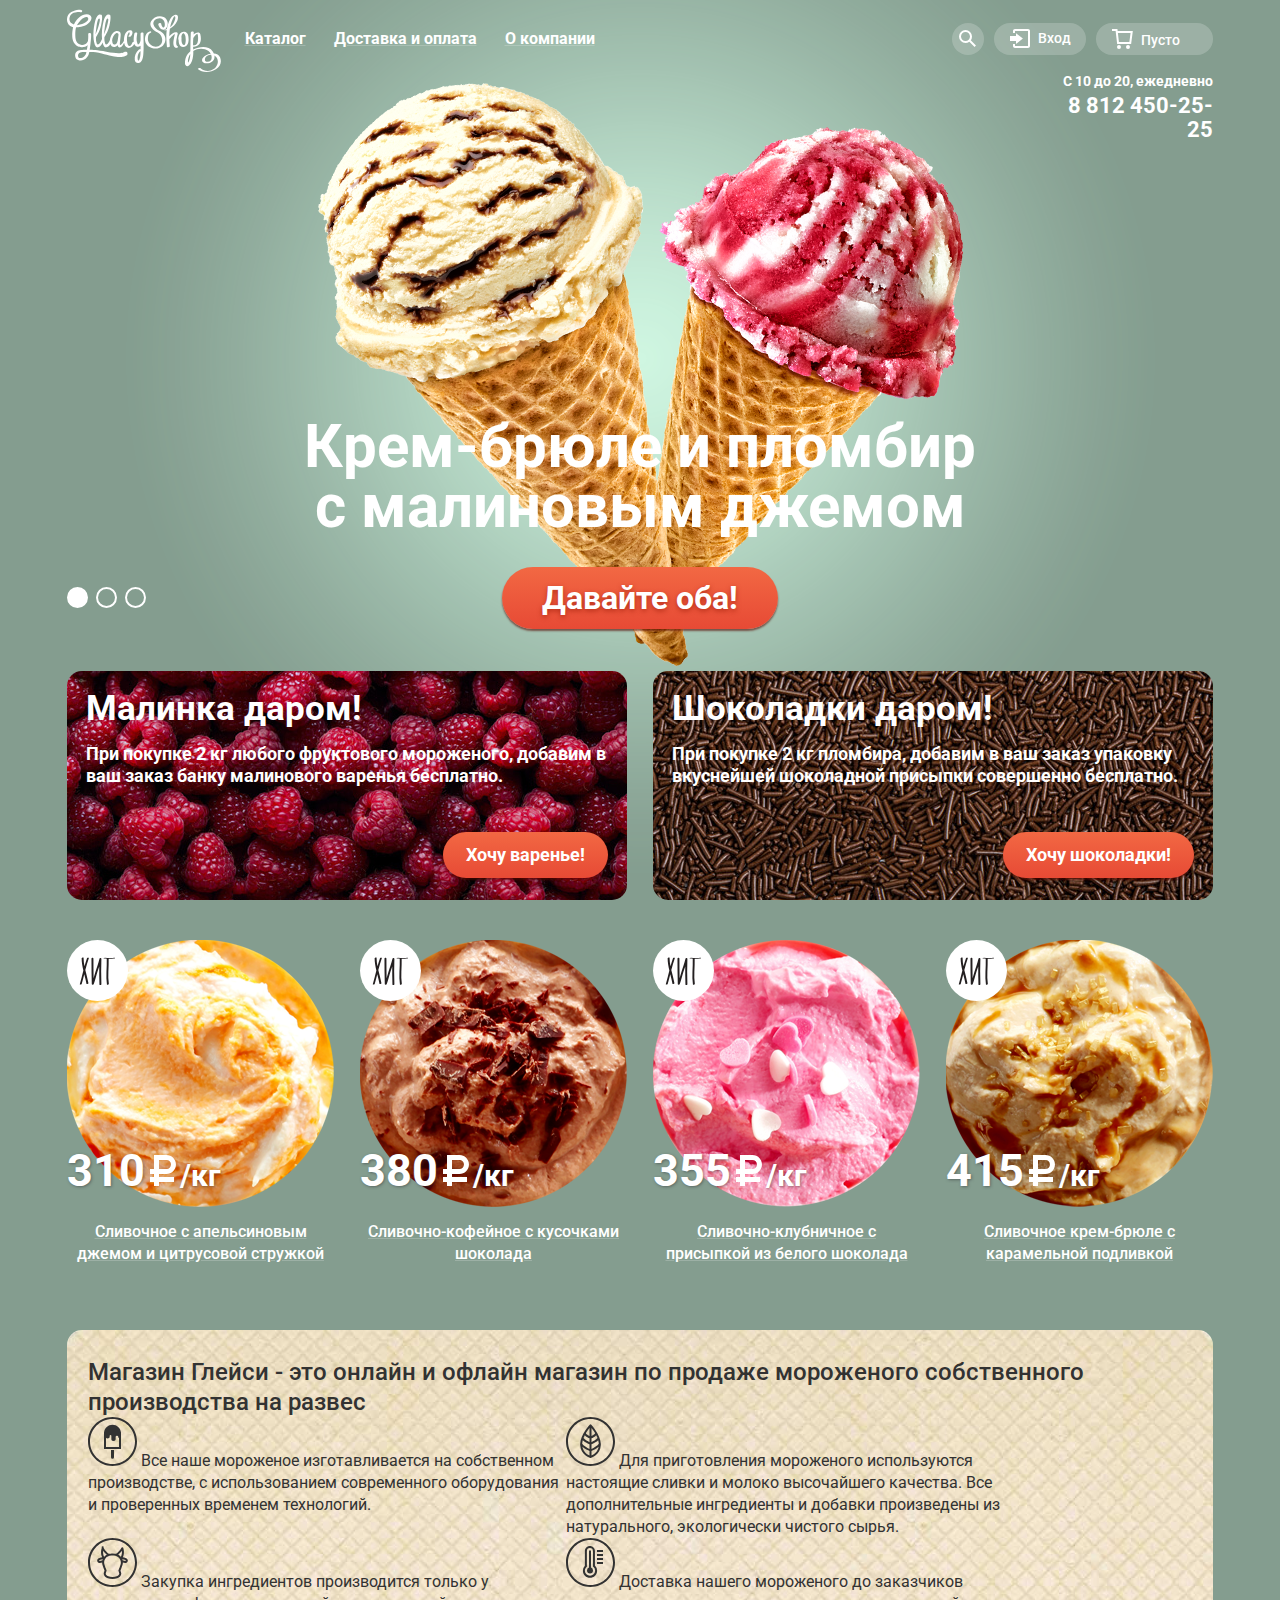
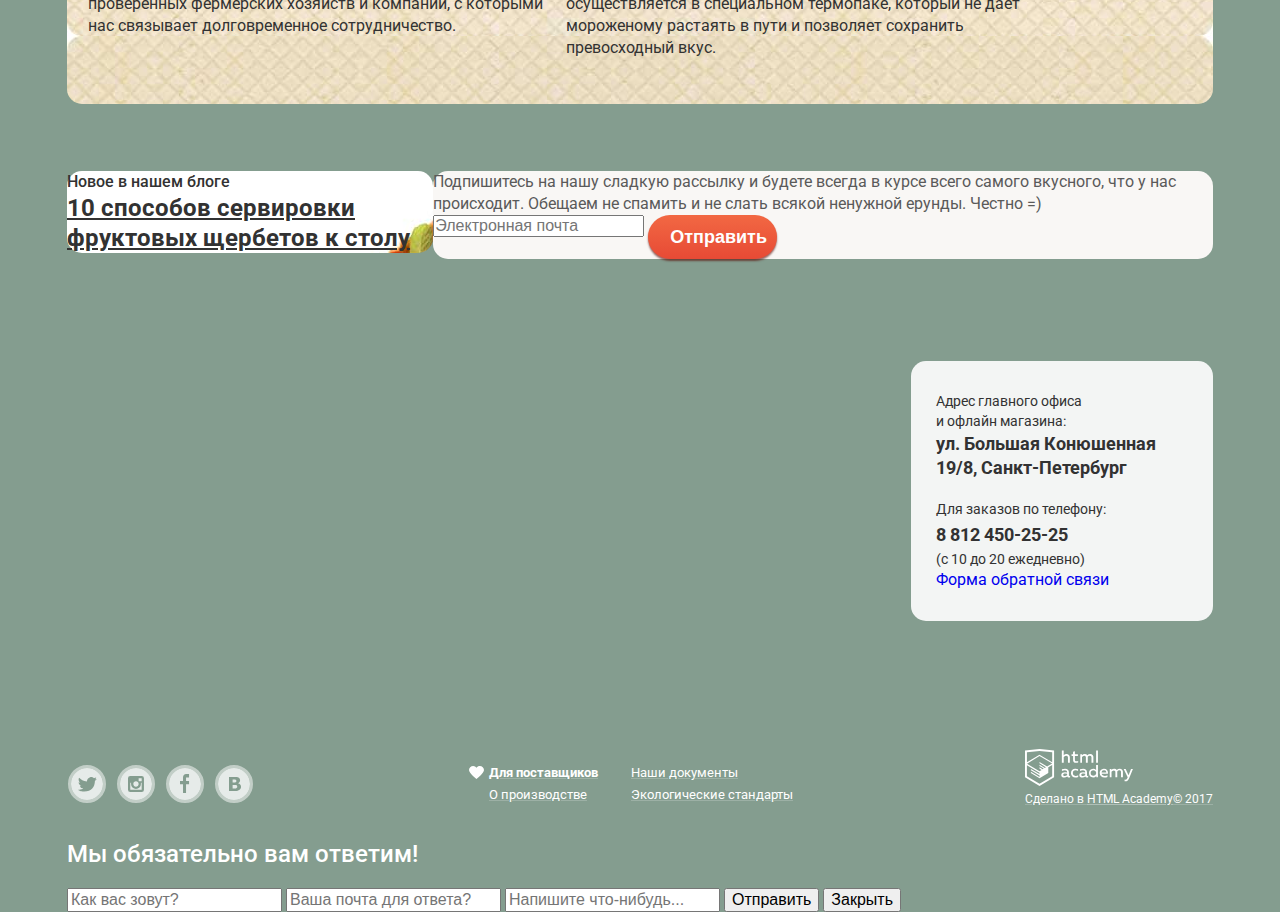
==== commit 321987d6: "каталог, пагинация, хлеб.крошки" ====
--- a/index.html
+++ b/index.html
@@ -115,93 +115,59 @@
             </section>
 
             <section class="main-offers">
-            <h2 class="visually-hidden">Предложения</h2>
-            <article class="main-offers-item main-offers-left">
-              <h3 class="main-offers-title">Малинка даром!</h3>
-              <p class="main-offers-text">При покупке 2 кг любого фруктового мороженого, добавим в ваш заказ банку малинового варенья бесплатно.</p>
-              <a class="button btn-offers" href="#">Хочу варенье!</a>
-            </article>
-
-            <article class="main-offers-item main-offers-right">
-              <h3 class="main-offers-title">Шоколадки даром!</h3>
-              <p class="main-offers-text">При покупке 2 кг пломбира, добавим в ваш заказ упаковку вкуснейшей шоколадной присыпки совершенно бесплатно.</p>
-              <a class="button btn-offers" href="#">Хочу шоколадки!</a>
-            </article>
-          </section>
-
-            <section class="catalog catalog-hit">
-            <h2 class="visually-hidden">Хиты продаж</h2>
-                <ul class="ice-cream-range-list">
-                    <li>
-                        <a href="#">
-                            <h3>Сливочное с апельсиновым джемом и цитрусовой стружкой</h3>
-                            <div class="ice-cream-image">
-                                <img src="img/ice-cream-1.png" width="267px" height="267px" alt="Изображение мороженого">
-                            </div>
-                            <div class="hit-image">
-                                <img src="img/hit.svg" width="61px" height="61px" alt="ХИТ">
-                            </div>
-                            <div class="ice-cream-price">
-                                310
-                                <img src="img/ruble.svg" width="26px" height="31px" alt="рубль">
-                                <span>/кг</span>
-                            </div>
-                        </a>
-                    </li>
-
-                    <li>
-                        <a href="#">
-                            <h3>Сливочно-кофейное с кусочками шоколада</h3>
-                            <div class="ice-cream-image">
-                                <img src="img/ice-cream-2.png" width="267px" height="267px" alt="Изображение мороженого">
-                            </div>
-                            <div class="hit-image">
-                                <img src="img/hit.svg" width="61px" height="61px" alt="ХИТ">
-                            </div>
-                            <div class="ice-cream-price">
-                                380
-                                <img src="img/ruble.svg" width="26px" height="31px" alt="рубль">
-                                <span>/кг</span>
-                            </div>
-                        </a>
-                    </li>
-
-                    <li>
-                        <a href="#">
-                            <h3>Сливочно-клубничное с присыпкой из белого шоколада</h3>
-                            <div class="ice-cream-image">
-                                <img src="img/ice-cream-3.png" width="267px" height="267px" alt="Изображение мороженого">
-                            </div>
-                            <div class="hit-image">
-                                <img src="img/hit.svg" width="61px" height="61px" alt="ХИТ">
-                            </div>
-                            <div class="ice-cream-price">
-                                355
-                                <img src="img/ruble.svg" width="26px" height="31px" alt="рубль">
-                                <span>/кг</span>
-                            </div>
-                        </a>
-                    </li>
-
-                    <li>
-                        <a href="#">
-                            <h3>Сливочное крем-брюле с карамельной подливкой</h3>
-                            <div class="ice-cream-image">
-                                <img src="img/ice-cream-4.png" width="267px" height="267px" alt="Изображение мороженого">
-                            </div>
-                            <div class="hit-image">
-                                <img src="img/hit.svg" width="61px" height="61px" alt="ХИТ">
-                            </div>
-                            <div class="ice-cream-price">
-                                415
-                                <img src="img/ruble.svg" width="26px" height="31px" alt="рубль">
-                                <span>/кг</span>
-                            </div>
-                        </a>
-                    </li>
-                </ul>
+                <h2 class="visually-hidden">Предложения</h2>
+                <article class="main-offers-item main-offers-left">
+                    <h3 class="main-offers-title">Малинка даром!</h3>
+                    <p class="main-offers-text">При покупке 2 кг любого фруктового мороженого, добавим в ваш заказ банку малинового варенья бесплатно.</p>
+                    <a class="button btn-offers" href="#">Хочу варенье!</a>
+                </article>
+
+                <article class="main-offers-item main-offers-right">
+                    <h3 class="main-offers-title">Шоколадки даром!</h3>
+                    <p class="main-offers-text">При покупке 2 кг пломбира, добавим в ваш заказ упаковку вкуснейшей шоколадной присыпки совершенно бесплатно.</p>
+                    <a class="button btn-offers" href="#">Хочу шоколадки!</a>
+                </article>
             </section>
 
+            <ul class="catalog">
+                <li class="catalog-item catalog-hit">
+                    <a class="catalog-item-title" href="#">
+                        <h3>Сливочное с апельсиновым джемом и цитрусовой стружкой</h3>
+                    </a>
+                    <img src="img/ice-cream-1.png" width="267" height="267" alt="Сливочное с апельсиновым джемом и цитрусовой стружкой">
+                    <p class="catalog-item-price">310<span class="catalog-item-weight">/кг</span></p>
+                    <a class="button btn-quick" href="#">Быстрый просмотр</a>
+                </li>
+
+                <li class="catalog-item catalog-hit">
+                    <a class="catalog-item-title" href="#">
+                        <h3>Сливочно-кофейное с кусочками шоколада</h3>
+                    </a>
+                    <img src="img/ice-cream-2.png" width="267" height="267" alt="Сливочно-кофейное с кусочками шоколада">
+                    <p class="catalog-item-price">380<span class="catalog-item-weight">/кг</span></p>
+                    <a class="button btn-quick" href="#">Быстрый просмотр</a>
+                </li>
+
+                <li class="catalog-item catalog-hit">
+                    <a class="catalog-item-title" href="#">
+                        <h3>Сливочно-клубничное с присыпкой из белого шоколада</h3>
+                    </a>
+                    <img src="img/ice-cream-3.png" width="267" height="267" alt="Сливочно-клубничное с присыпкой из белого шоколада">
+                    <p class="catalog-item-price">355<span class="catalog-item-weight">/кг</span></p>
+                    <a class="button btn-quick" href="#">Быстрый просмотр</a>
+                </li>
+
+
+                <li class="catalog-item catalog-hit">
+                    <a class="catalog-item-title" href="#">
+                        <h3>Сливочное крем-брюле с карамельной подливкой</h3>
+                    </a>
+                    <img src="img/ice-cream-4.png" width="267" height="267" alt="Сливочное крем-брюле с карамельной подливкой">
+                    <p class="catalog-item-price">415<span class="catalog-item-weight">/кг</span></p>
+                    <a class="button btn-quick" href="#">Быстрый просмотр</a>
+                </li>
+            </ul>
+            
             <article class="features">
                 <h2>Магазин Глейси - это онлайн и офлайн магазин по продаже мороженого собственного производства на развес</h2>                
                     <p>
--- a/css/style.css
+++ b/css/style.css
@@ -932,13 +932,21 @@
 .main-offers-title {
   margin: 0;
   margin-bottom: 14px;
+
+  font-size: 35px;
+  line-height: 41px;
+  font-style: bold;
 }
 
 .main-offers-text {
   margin: 0;
+  margin-bottom: 45px;
+
   font-size: 18px;
   font-weight: 700;
-  margin-bottom: 45px;
+  line-height: 22px;
+  font-style: bold;
+ 
 }
 
 .btn-offers {
@@ -949,98 +957,276 @@
   background-color: rgba(255, 255, 255, 0.1);
 }
 
-section.catalog h3 {
-	font-size: 16px;
-	font-weight: 500;
-	line-height: 22px;
-}
-
-.catalog a {
-	color: #ffffff;
-}
-
-.catalog ul {
-	list-style: none;
-}
-
-.ice-cream-range-list {
-	display: -webkit-box;
-	display: -ms-flexbox;
-	display: flex;
-	-ms-flex-wrap: wrap;
-	    flex-wrap: wrap;	
-	-webkit-box-pack: justify;	
-	    -ms-flex-pack: justify;	
-	        justify-content: space-between;
-	-ms-flex-negative: 0;
-	    flex-shrink: 0;
-	margin: 0 auto;
-	padding: 0;
-
-	outline: white solid 1px;
-}
-
-.ice-cream-range-list li {
- 	width: 267px; 
-}
-
-.ice-cream-range-list li:hover,
-.ice-cream-range-list li:focus,
-.ice-cream-range-list li:active {
-	background-color: #9db1a6;
-}
-
-.catalog .ice-cream-price:not(img) {
-	text-shadow: 1px 1px 3px rgba(49, 50, 53, 0.5);
-	font-weight: 700;
-	line-height: 45px;
-	font-size: 45px;
-}
-
-.ice-cream-price span {
-	font-size: 30px;
-	font-size: 24px;
-	font-weight: 500;
-	line-height: 30px;
-}
-
-ul.pagination a {
-	font-size: 16px;
-	font-weight: 500;
-}
-
-li.pagination-item {
-	width: 26px;
-	height: 24px;
-
-	text-align: center;
-
-	border-radius: 50%;
-}
-
-li.pagination-item:hover,
-li.pagination-item:focus {
-	color: #ffffff;
-
-	background-color: #9db1a6;
-}
-
-li.pagination-item-current,
-li.pagination-item-current:hover,
-li.pagination-item-current:focus,
-li.pagination-item:active {
-	background-color: #ffffff;
-}
-
-li.pagination-item-current a,
-li.pagination-item a:active {
-	color: #323232;
-}
-
-li.arrow-disabled {
-	padding: 0 15px;
-
-	color: #9db1a6;
+.catalog {
+  display: -webkit-box;
+  display: -ms-flexbox;
+  display: flex;
+  -ms-flex-wrap: wrap;
+      flex-wrap: wrap;
+  -webkit-box-pack: justify;
+      -ms-flex-pack: justify;
+          justify-content: space-between;
+  margin: 0;
+  padding: 0;
+  margin-bottom: -21px;
+
+  list-style: none;
+}
+
+.catalog-item {
+  display: -webkit-box;
+  display: -ms-flexbox;
+  display: flex;
+  -webkit-box-orient: vertical;
+  -webkit-box-direction: normal;
+      -ms-flex-direction: column;
+          flex-direction: column;
+  position: relative;
+  width: 267px;
+}
+
+.catalog-item:nth-child(n+5) {
+  margin-top: -22px;
+}
+
+.catalog-item img {
+  width: 267px;
+  height: 267px;
+}
+
+.catalog-item-title h3 {
+  margin: 0;
+
+  font-size: 16px;
+  font-weight: 500;
+  line-height: 22px;
+}
+
+.catalog-item-title {
+  -webkit-box-ordinal-group: 2;
+             -ms-flex-order: 1;
+                      order: 1;
+
+  padding: 0 5px;
+  margin-top: -40px;
+  margin-bottom: auto;
+
+  color: #ffffff;
+  text-align: center;
+  -webkit-text-decoration: underline rgba(255, 255, 255, 0.2);
+          text-decoration: underline rgba(255, 255, 255, 0.2);
+
+  z-index: 2;
+}
+
+.catalog-item-title:hover,
+.catalog-item-title:focus,
+.catalog-item-title:active {
+  color: #ffbc9e;
+  -webkit-text-decoration: underline rgba(249, 172, 159, 0.3);
+          text-decoration: underline rgba(249, 172, 159, 0.3);
+}
+
+.catalog-item-price {
+  position: relative;
+  margin: 0;
+  bottom: 63px;
+
+  font-size: 45px;
+  line-height: 1.2;
+  font-weight: 700;
+  text-shadow: 0.5px 0.9px 3px rgba(49, 50, 53, 0.5);
+
+  z-index: 2;
+}
+
+.catalog-item-weight {
+  position: relative;
+  margin-left: 35px;
+  font-size: 30px;
+}
+
+.catalog-item-weight::before {
+  content: "";
+
+  position: absolute;
+  bottom: 4px;
+  right: 42px;
+
+  width: 31px;
+  height: 36px;
+
+  background: url(../img/ruble.svg) no-repeat;
+}
+
+.catalog-item img {
+  z-index: 0;
+}
+
+.catalog-item::after {
+  content: "";
+  position: absolute;
+  top: -9px;
+  left: -5%;
+  width: 110%;
+  min-height: 108%;
+
+  background-color: rgba(248, 247, 244, 0.2);
+  border-radius: 5px;
+  -webkit-box-shadow: 0 20px 20px rgba(0, 0, 0, 0.4);
+          box-shadow: 0 20px 20px rgba(0, 0, 0, 0.4);
+  opacity: 0;
+
+  z-index: 1;
+}
+
+.catalog-item:hover::after {
+  opacity: 1;
+
+  -webkit-transition: all 0.2s ease;
+       -o-transition: all 0.2s ease;
+          transition: all 0.2s ease;
+}
+
+.catalog-item:hover img {
+  z-index: 2;
+}
+
+.btn-quick {
+  -webkit-box-ordinal-group: 3;
+             -ms-flex-order: 2;
+                      order: 2;
+  -webkit-box-sizing: border-box;
+          box-sizing: border-box;
+  visibility: hidden;
+  width: 200px;
+  padding: 10px;
+  margin: 15px auto 0;
+
+  opacity: 0;
+  z-index: 2;
+}
+
+.catalog-item:hover .btn-quick,
+.btn-quick:hover {
+  visibility: visible;
+
+  opacity: 1;
+}
+
+.catalog-hit::before {
+  content: "";
+  position: absolute;
+  width: 61px;
+  height: 61px;
+  background: url(../img/hit.svg) no-repeat left top;
+  z-index: 3;
+}
+
+.pagination-list {
+  -ms-flex-item-align: end;
+  align-self: flex-end;
+
+  padding: 0;
+  margin: 0;
+  margin-top: 41px;
+  margin-bottom: 30px;
+  list-style: none;
+}
+
+.pagination-item {
+  display: inline-block;
+  vertical-align: middle;
+  width: 26px;
+  height: 26px;
+  margin-right: -2px;
+
+  font-size: 16px;
+  font-weight: 500;
+  line-height: 26px;
+  text-align: center;
+}
+
+.pagination-item:hover {
+  background-color: rgba(255, 255, 255, 0.2);
+  border-radius: 50px;
+}
+
+.pagination-item:active {
+  background-color: #ffffff;
+  border-radius: 50px;
+}
+
+.pagination-item + .pagination-item-current {
+  color: #323232;
+
+  background-color: #ffffff;
+  border-radius: 50px;
+}
+
+.pagination-item a {
+  display: block;
+
+  color: #ffffff;
+  text-decoration: none;
+}
+
+.pagination-item a:active {
+  color: #323232;
+}
+
+.pagination-prev,
+.pagination-next {
+  position: relative;
+  font-size: 0;
+}
+
+.pagination-prev::before {
+  content: "";
+  position: absolute;
+  top: 8px;
+  left: 10px;
+
+  width: 7px;
+  height: 7px;
+
+  border-top: 1px solid #ffffff;
+  border-left: 1px solid #ffffff;
+
+  -webkit-transform: rotate(315deg);
+      -ms-transform: rotate(315deg);
+          transform: rotate(315deg);
+}
+
+.pagination-next::before {
+  content: "";
+  position: absolute;
+  top: 8px;
+  right: 10px;
+
+  width: 7px;
+  height: 7px;
+
+  border-top: 1px solid #ffffff;
+  border-left: 1px solid #ffffff;
+
+  -webkit-transform: rotate(135deg);
+      -ms-transform: rotate(135deg);
+          transform: rotate(135deg);
+}
+
+.pagination-prev:active::before,
+.pagination-next:active::before  {
+  content: "";
+
+  border-top: 1px solid #323232;
+  border-left: 1px solid #323232;
+}
+
+.pagination-item-disabled {
+  opacity: 0.2;
+
+  pointer-events: none;
 }
 
 article.features {
@@ -1207,27 +1393,51 @@
 	line-height: 24px;
 }
 
-ul.breadcrumbs {
+.breadcrumbs {
+  	padding: 0;
+  	margin: 0;
+  	margin-top: -23px;
+  	margin-bottom: 2px;
+
 	list-style: none;
+}
+
+.breadcrumbs li {
+  display: inline-block;
+  vertical-align: baseline;
+  padding-right: 3px;
+}
+
+.breadcrumbs a {
+  vertical-align: baseline;
+  margin-right: 3px;
+
+  font-size: 14px;
+  line-height: 16px;
+  color: #ffffff;
+  -webkit-text-decoration: underline rgba(255, 255, 255, 0.2);
+   text-decoration: underline rgba(255, 255, 255, 0.2);
 }
 
 .breadcrumbs li,
 .breadcrumbs a {
-color: #ffffff;
-font-size: 14px;
-font-weight: 400;
-line-height: 16px;
-}
-
-.breadcrumbs a {
-	border-bottom: 1px solid #b1c9bb;
+	color: #ffffff;
+	font-size: 14px;
+	font-weight: 400;
+	line-height: 16px;
 }
 
 .breadcrumbs a:hover,
 .breadcrumbs a:focus,
 .breadcrumbs a:active {
 	color: #ffbc9e;
-	border-bottom: 1px #a7a294 solid;
+    -webkit-text-decoration: underline rgba(249, 172, 159, 0.3);
+    text-decoration: underline rgba(249, 172, 159, 0.3);
+}
+
+.breadcrumbs-current {
+  font-size: 14px;
+  line-height: 16px;
 }
 
 form.filters-form {
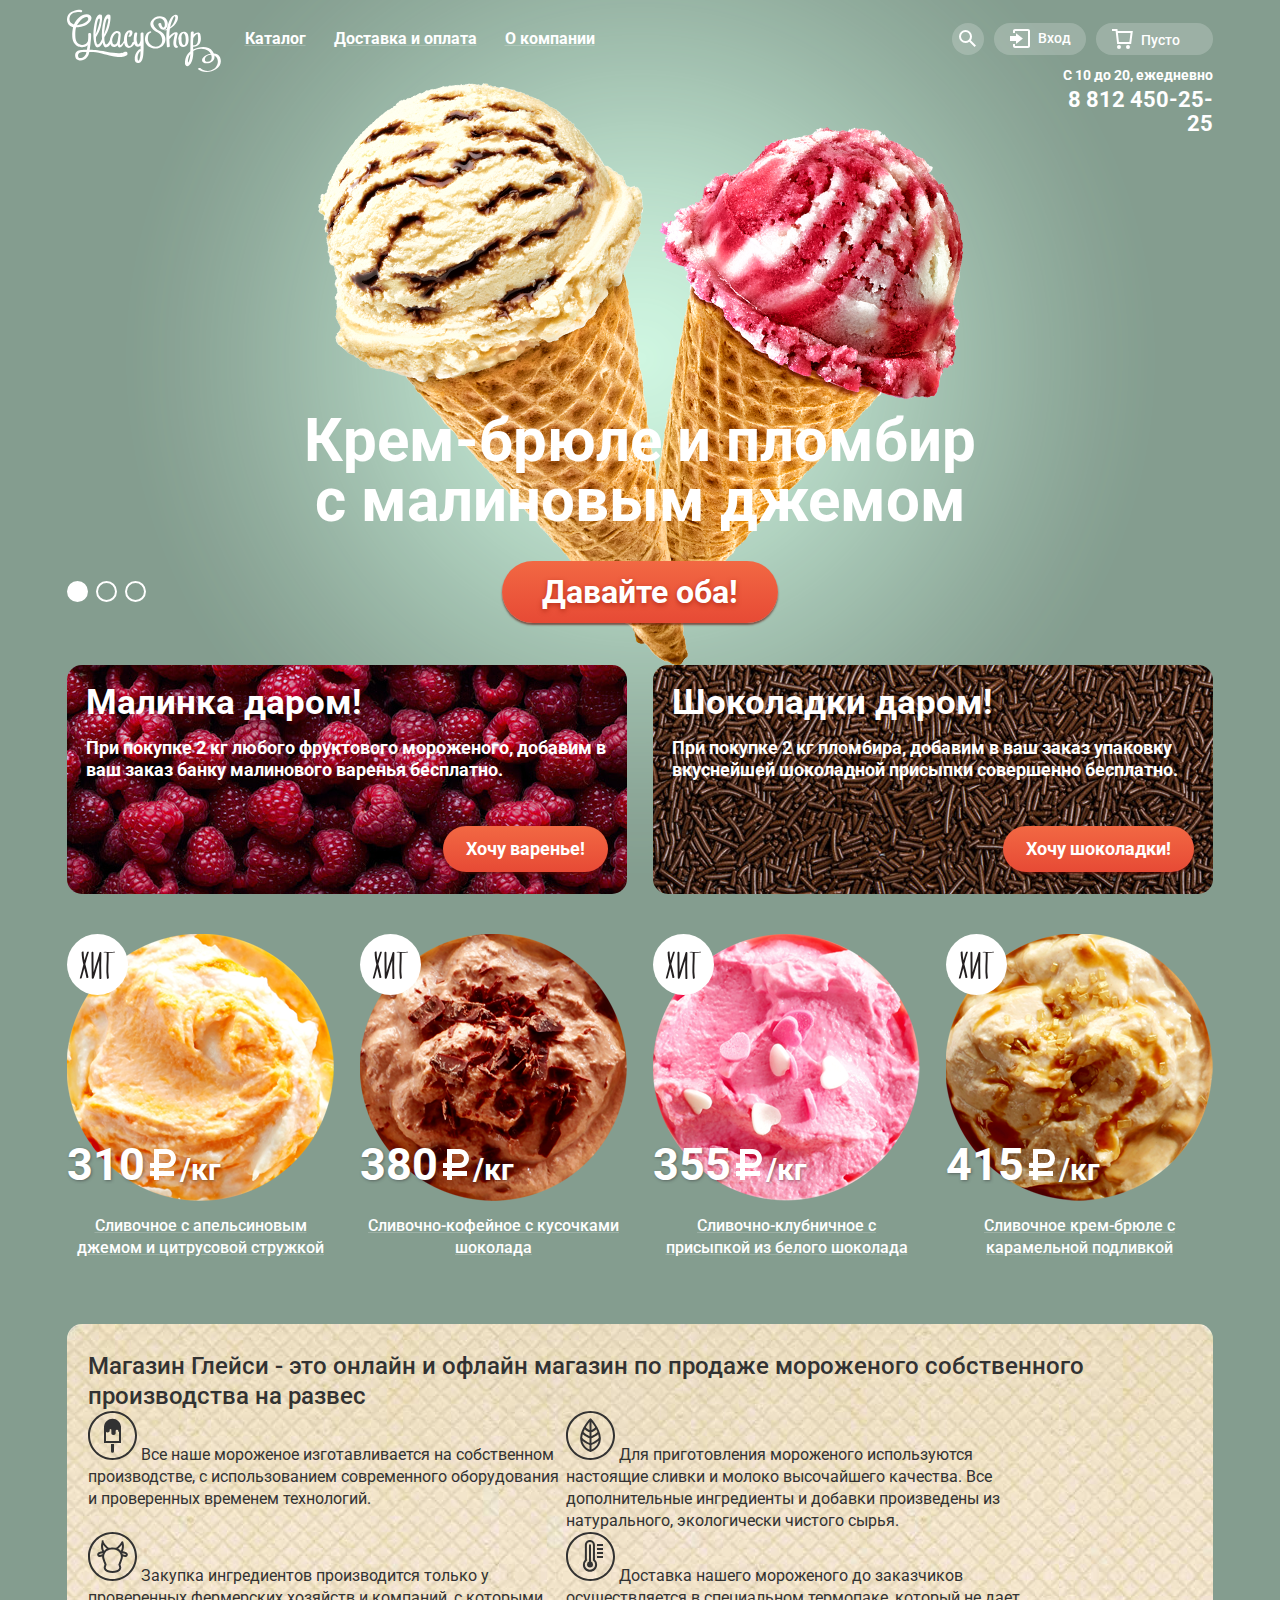
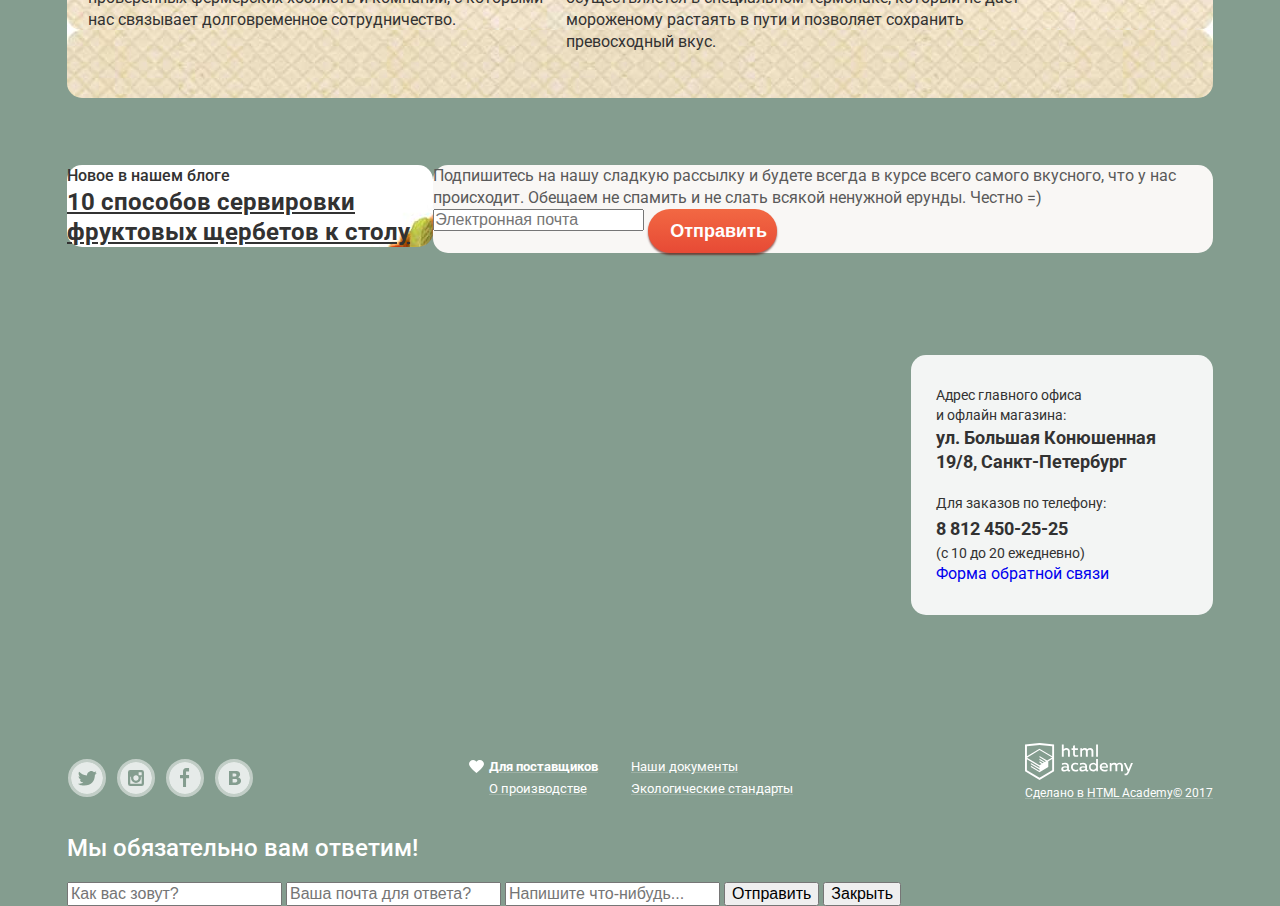
==== commit 956d752d: "убрала ссылку из логотипа" ====
--- a/index.html
+++ b/index.html
@@ -16,10 +16,8 @@
         <div class="page-wrapper">
             <div class="content-wrapper">
 <!--HEADER-->
-                <header class="page-header">                    
-                    <a class="logo" href="#">
-                        <img src="img/logo.svg" width="154" height="64" alt="Логотип Глейси">
-                    </a>
+                <header class="page-header">          
+                    <img class="logo" src="img/logo.svg" width="154" height="64" alt="Логотип Глейси">                   
                    <nav class="main-menu">        
                     <ul class="main-menu-list">
                         <li class="main-menu-item has-children">
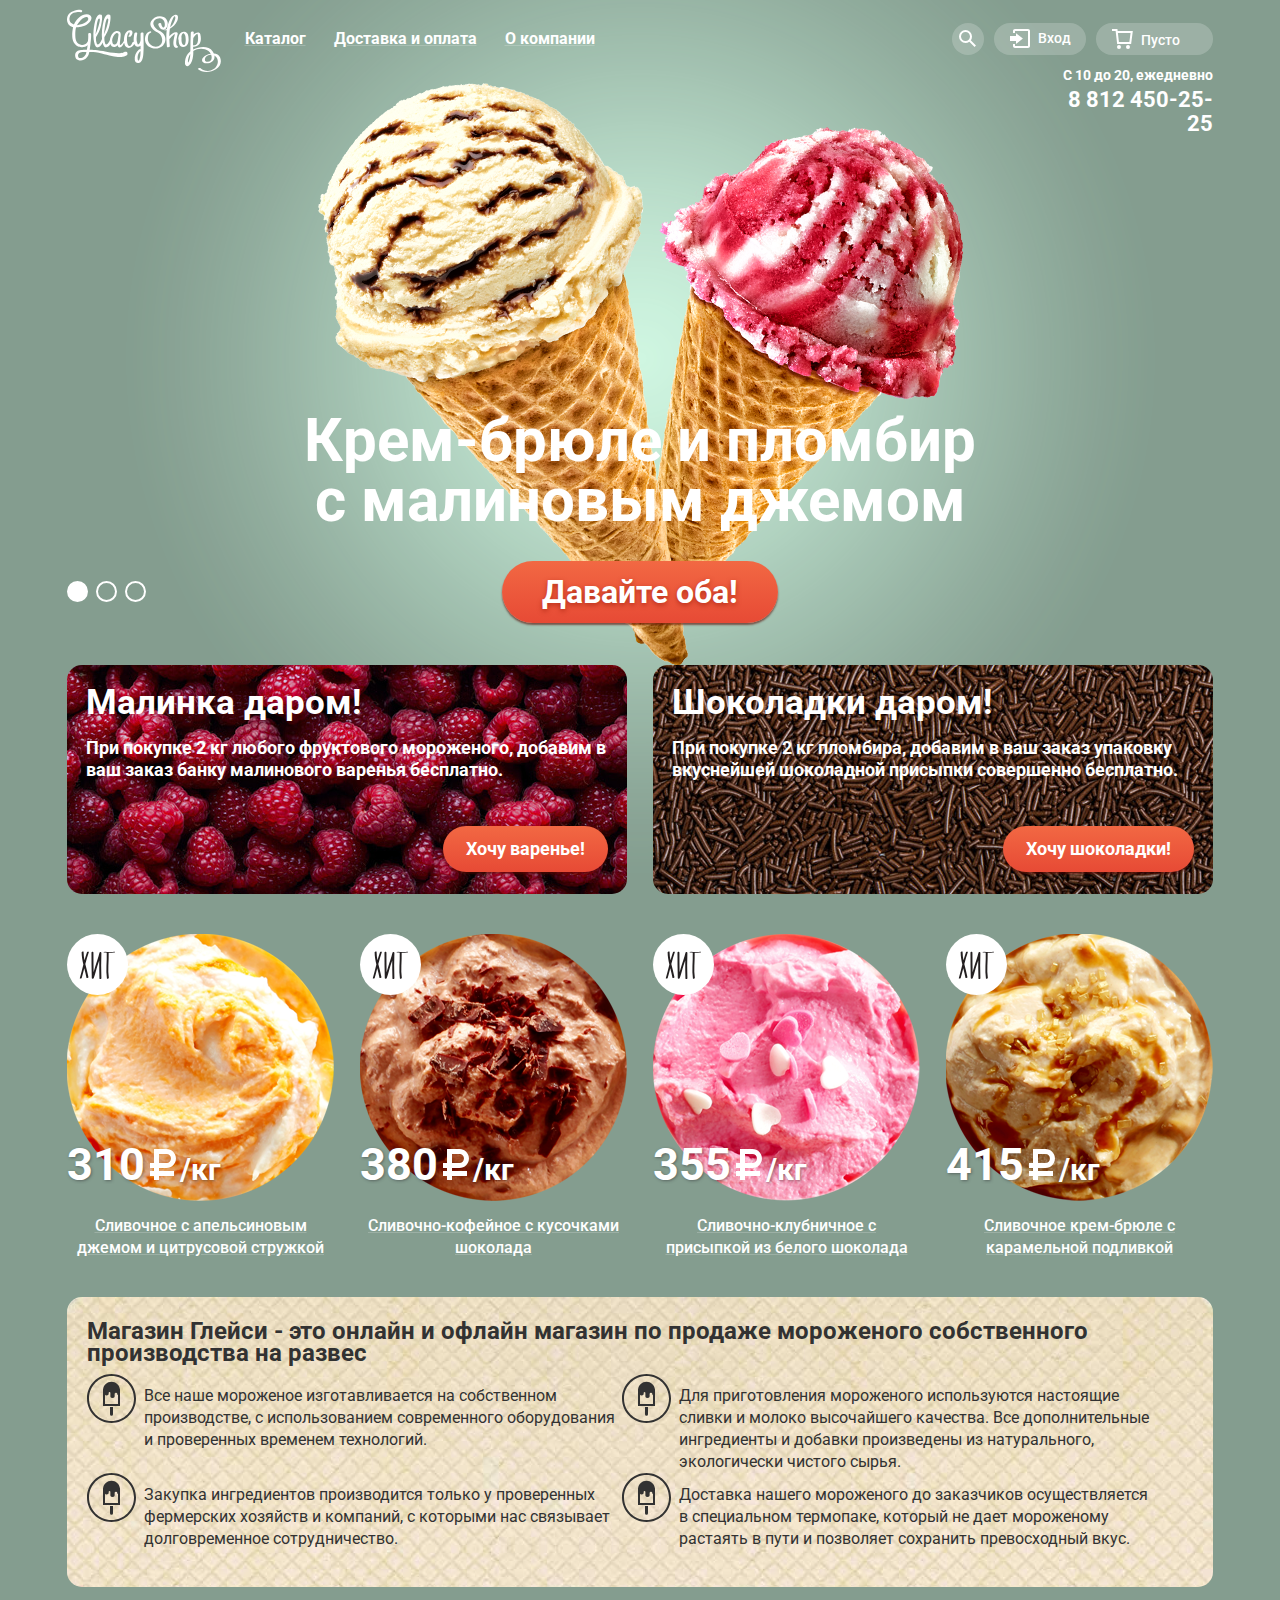
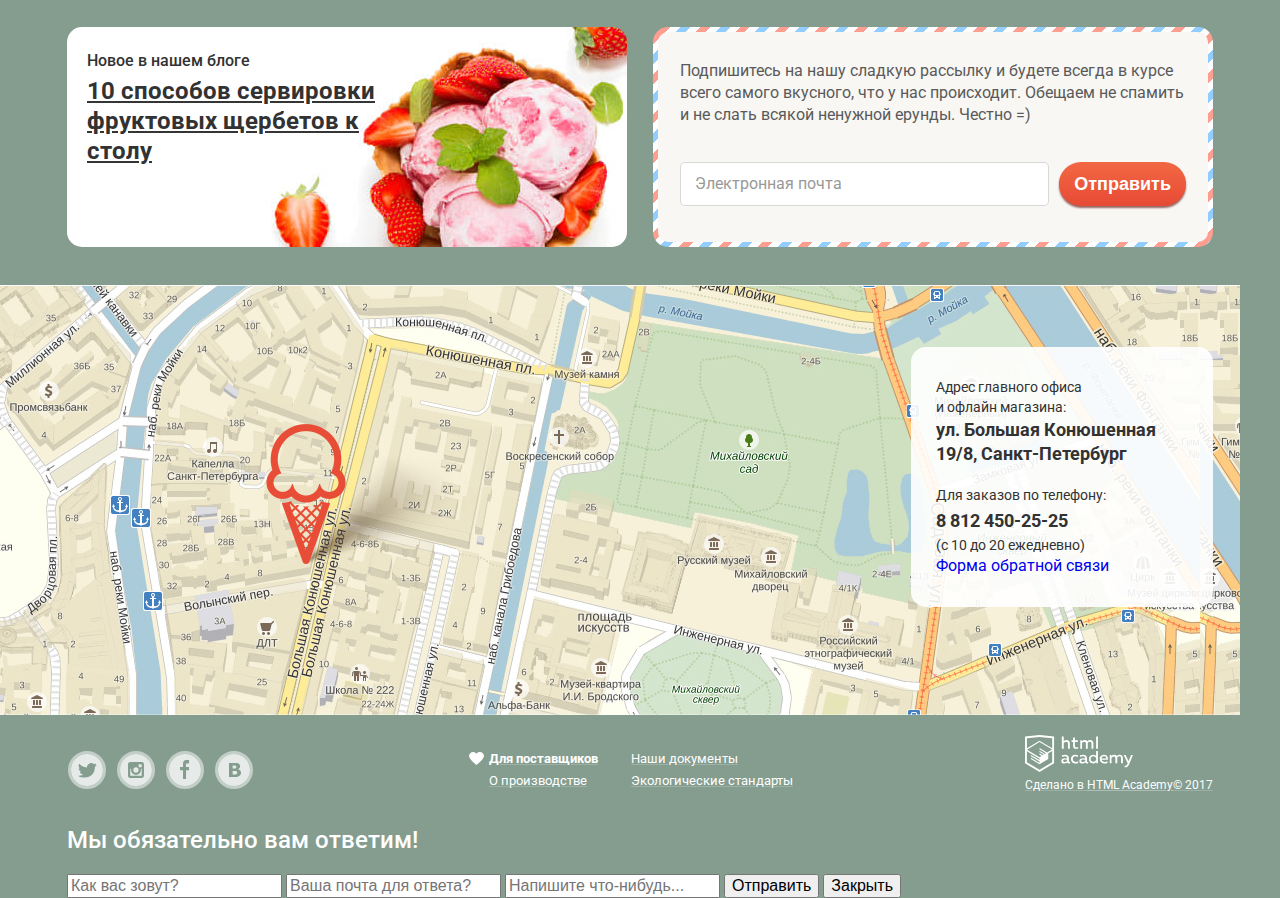
==== commit f9fa45fd: "доделала первую страницу" ====
--- a/index.html
+++ b/index.html
@@ -166,50 +166,48 @@
                 </li>
             </ul>
             
-            <article class="features">
-                <h2>Магазин Глейси - это онлайн и офлайн магазин по продаже мороженого собственного производства на развес</h2>                
-                    <p>
-                        <img src="img/ice-cream.svg" width="49" height="49" alt="декоративное изображение"> 
-                        Все наше мороженое изготавливается на собственном производстве, с использованием современного оборудования и проверенных временем технологий.</p>
-                    <p>
-                        <img src="img/eco.svg" width="49" height="49" alt="декоративное изображение">
-                        Для приготовления мороженого используются настоящие сливки и молоко высочайшего качества. Все дополнительные ингредиенты и добавки произведены из натурального, экологически чистого сырья.
-                    </p>        
-               
-                    <p>
-                        <img src="img/cow.svg" width="49" height="49" alt="декоративное изображение">
-                        Закупка ингредиентов производится только у проверенных фермерских хозяйств и компаний, с которыми нас связывает долговременное сотрудничество.
-                    </p>
-                    <p>
-                        <img src="img/thermometer.svg" width="49" height="49" alt="декоративное изображение">
-                        Доставка нашего мороженого до заказчиков осуществляется в специальном термопаке, который не дает мороженому растаять в пути и позволяет сохранить превосходный вкус.
-                    </p>                
+            <section class="main-features">
+                <h2 class="main-features-title">Магазин Глейси - это онлайн и офлайн магазин по продаже мороженого собственного производства на развес</h2>                
+                    <ul class="main-features-list">
+                        <li class="main-features-item main-features-ice-cream">                        
+                            Все наше мороженое изготавливается на собственном производстве, с использованием современного оборудования и проверенных временем технологий.
+                        </li>
+                        <li class="main-features-item main-features-ice-cream">                       
+                            Для приготовления мороженого используются настоящие сливки и молоко высочайшего качества. Все дополнительные ингредиенты и добавки произведены из натурального, экологически чистого сырья.
+                        </li>                    
+                        <li class="main-features-item main-features-ice-cream">                        
+                            Закупка ингредиентов производится только у проверенных фермерских хозяйств и компаний, с которыми нас связывает долговременное сотрудничество.
+                        </li>
+                        <li class="main-features-item main-features-ice-cream">                        
+                            Доставка нашего мороженого до заказчиков осуществляется в специальном термопаке, который не дает мороженому растаять в пути и позволяет сохранить превосходный вкус.
+                        </li>  
+                    </ul>              
+            </section>
+
+            <div class="news-wrapper">
+            <article class="blog">
+              <h2 class="blog-title">Новое в нашем блоге</h2>
+              <a class="blog-link" href="#">10 способов сервировки фруктовых щербетов к столу</a>
             </article>
 
-            <div class="news-subscribe-container">
-            <article class="news">
-                <h2>Новое в нашем блоге</h2>
-                <a href="#">                    
-                        10 способов сервировки фруктовых щербетов к столу                    
-                </a>
-            </article>
-
-            <form class="subscribe-form" action="https://acho.htmlacademy.ru" method="post">
-                <p>
-                    Подпишитесь на нашу сладкую рассылку и будете всегда в курсе всего самого вкусного, что у нас происходит. Обещаем не спамить и не слать всякой ненужной ерунды. Честно =)
-                </p>
-                <label class="visually-hidden" for="subscribe-email">Ваша электронная почта</label>
-                <input type="email" id="subscribe-email" name="subscribe-email" placeholder="Электронная почта">
-                <button class="button" type="submit" value="Отправить">Отправить</button>
-            </form>
+            <div class="subscribe">
+              <p class="subscribe-text">Подпишитесь на нашу сладкую рассылку и будете всегда в курсе всего самого вкусного, что у нас происходит. Обещаем не спамить и не слать всякой ненужной ерунды. Честно =)</p>
+              <form class="subscirbe-form" action="https://echo.htmlacademy.ru" method="post">
+                <div class="label-box">
+                  <input class="input-box subscribe-field" type="text" name="subscribe" id="subscribe-field" required>
+                  <label for="subscribe-field">Электронная почта</label>
+                </div>
+                <button class="button btn-subscribe" type="submit">Отправить</button>
+              </form>
+            </div>
             </div>
         </main>
     </div>
 
-        <section class="map">
-            <h2 class="visually-hidden">Как до нас добраться</h2>
-            <iframe src="https://www.google.com/maps/embed?pb=!1m18!1m12!1m3!1d1998.5989424123961!2d30.320894616039354!3d59.93879686904795!2m3!1f0!2f0!3f0!3m2!1i1024!2i768!4f13.1!3m3!1m2!1s0x4696310fca5ba729%3A0xea9c53d4493c879f!2z0JHQvtC70YzRiNCw0Y8g0JrQvtC90Y7RiNC10L3QvdCw0Y8g0YPQuy4sIDE5LCDQodCw0L3QutGCLdCf0LXRgtC10YDQsdGD0YDQsywg0KDQvtGB0YHQuNGPLCAxOTExODY!5e0!3m2!1sru!2s!4v1504585881965"  allowfullscreen></iframe>              
-         </section>
+    <section class="map">
+        <h2 class="visually-hidden">Как до нас добраться</h2>
+        <img src="../img/map.jpg" allowfullscreen>              
+    </section>
 
 <!--FOOTER-->  
     <div class="content-wrapper">      
@@ -278,7 +276,7 @@
                 <a class="copyright-link" href="https://htmlacademy.ru" target="_blank">
                     HTML Academy
                 </a>                
-                    Сделано в <a class="copyright-link-text" href="https://htmlacademy.ru" target="_blank">HTML Academy</a>© 2017                
+                    Сделано в <a class="copyright-link-text" href="https://htmlacademy.ru/intensive/htmlcss" target="_blank">HTML Academy</a>© 2017                
             </p>
         </footer>
 <!--MODAL-->
--- a/css/style.css
+++ b/css/style.css
@@ -1229,168 +1229,194 @@
   pointer-events: none;
 }
 
-article.features {
-	display: -webkit-box;
-	display: -ms-flexbox;
-	display: flex;
-	-ms-flex-wrap: wrap;
-	    flex-wrap: wrap;
-
-	padding: 27px 34px 45px 21px;
-	margin: 27px auto;
-
-	background: url("../img/waffle-bg.jpg");
-	border-radius: 15px;
-}
-
-.features h2 {
-	-webkit-box-flex: 1;
-	    -ms-flex-positive: 1;
-	        flex-grow: 1;
-	margin: 0;
-	-webkit-box-pack: justify;
-	    -ms-flex-pack: justify;
-	        justify-content: space-between;
-
-	font-size: 24px;
-	font-weight: 500;
-	line-height: 30px;
-	color: #323232;
-}
-
-.features p {
-	position: relative;
-	margin: 0;
-
-	width: 478px;
-	font-size: 16px;
-	color: #323232;
-	line-height: 22px;
-} 
-
-.news-subscribe-container {
-	display: -webkit-box;
-	display: -ms-flexbox;
-	display: flex;
-	-ms-flex-negative: 0;
-	    flex-shrink: 0;
-	-webkit-box-pack: center;
-	    -ms-flex-pack: center;
-	        justify-content: center;
-	-webkit-box-align: start;
-	    -ms-flex-align: start;
-	        align-items: flex-start;
-	padding: 0;
-	margin: 40px auto;
-}
-
-article.news {
-		
-	background-color: white;
-	background: url("../img/news-bg.jpg") no-repeat;
-	border-radius: 15px;
-}
-
-.news h2 {
-	padding: 0;
-	margin: 0;
-	font-size: 16px;
-	line-height: 22px;
-	font-weight: 500;
-	color: #323232;
-}
-
-.news a {
-	color: #323232;
-	font-size: 24px;
-	font-weight: 700;
-	line-height: 30px;
-	text-decoration: underline;
-}
-
-.news a:hover,
-.news a:focus,
-.news a:active {
-	color: #e84d37;
-}
-
-form.subscribe-form {
-	
-	color: #5a5a5a;
-	font-size: 16px;
-
-	background-color: #f9f7f5;
-	-webkit-border-image: 5 url("../img/subscribe-bg.svg");
-	     -o-border-image: 5 url("../img/subscribe-bg.svg");
-	        border-image: 5 url("../img/subscribe-bg.svg");
-	border-radius: 15px;
-}
-
-.subscribe-form p {
-	margin: 0;
-	padding: 0;
-
-	line-height: 22px;
-}
-
-.subscribe-form input {
-	margin: 0;
-	padding: 0;
-}
-
-.subscribe-form button {
-	width: 129px;
-	height: 44px;
-
-	color: #fefefe;
-	font-size: 18px;
-	font-weight: 700;
-	line-height: 24px;
-
-	border-radius: 30px;
-}
+/*--------- преимущества-------------- */
+.main-features {
+    -webkit-box-sizing: border-box;
+    box-sizing: border-box;
+  	padding: 23px 20px 27px;
+  	margin-bottom: 40px;
+
+  	color: #323232;
+
+  	background: #eee3cb url(../img/features-bg.jpg) repeat 0 0;
+  	border-radius: 15px;
+}
+
+.main-features-title {
+  	margin: 0;
+  	margin-bottom: 10px;
+}
+
+.main-features-list {
+  	display: -webkit-box;
+  	display: -ms-flexbox;
+  	display: flex;
+    -ms-flex-wrap: wrap;
+    flex-wrap: wrap;
+  	margin: 0;
+  	padding: 0;
+
+  	list-style: none;
+}
+
+.main-features-item {
+    -webkit-box-sizing: border-box;
+    box-sizing: border-box;
+  	width: 535px;
+  	padding-left: 57px;
+  	padding-top: 11px;
+}
+
+.main-features-item:nth-child(2n+1) {
+  	margin-bottom: 10px;
+}
+
+.main-features-ice-cream {
+    -webkit-box-ordinal-group: -1;
+    -ms-flex-order: -2;
+    order: -2;
+
+  	background: url(../img/ice-cream.svg) no-repeat left top;
+}
+
+.main-features-eco {
+  	background: url(../img/eco.svg) no-repeat left top;
+}
+
+.main-features-cow {
+    -webkit-box-ordinal-group: 0;
+    -ms-flex-order: -1;
+    order: -1;
+  	margin-left: 30px;
+
+  	background: url(../img/cow.svg) no-repeat left top;
+}
+
+.main-features-thermometer {
+  	margin-left: 30px;
+
+  	background: url(../img/thermometer.svg) no-repeat left top;
+}
+
+/* новое в блоге */
+.news-wrapper {
+  display: -webkit-box;
+  display: -ms-flexbox;
+  display: flex;
+  -ms-flex-wrap: wrap;
+      flex-wrap: wrap;
+  -webkit-box-pack: justify;
+     -ms-flex-pack: justify;
+   justify-content: space-between;
+  margin-bottom: 38px;
+}
+
+.blog {
+  -webkit-box-sizing: border-box;
+          box-sizing: border-box;
+  width: 560px;
+  padding: 23px 20px 41px;
+
+  background: #ffffff url(../img/blog-bg.jpg) no-repeat -52px -225px;
+  border-radius: 15px;
+}
+
+.blog-title {
+  margin: 0;
+  margin-bottom: 4px;
+
+  font-size: 16px;
+  font-weight: 500;
+  color: #323232;
+}
+
+.blog-link {
+  display: inline-block;
+  vertical-align: top;
+  width: 290px;
+
+  font-size: 24px;
+  line-height: 30px;
+  font-weight: 700;
+  color: #323232;
+  -webkit-text-decoration: underline #353535;
+          text-decoration: underline #353535;
+}
+
+.blog-link:hover,
+.blog-link:focus,
+.blog-link:active {
+  color: #e84d37;
+  -webkit-text-decoration: underline rgba(236, 89, 60, 0.3);
+          text-decoration: underline rgba(236, 89, 60, 0.3);
+}
+
+/* подписка */
+.subscribe {
+  position: relative;
+  z-index: 1;
+
+  -webkit-box-sizing: border-box;
+          box-sizing: border-box;
+  width: 560px;
+  padding: 33px 27px 41px;
+
+  background: -webkit-repeating-linear-gradient(135deg, #fff 7px, #fe9e90 7px, #fe9e90 14px, #fff 14px, #fff 21px, #92cdff 21px, #92cdff 28px, #fff 28px, #fff 35px);
+  background: -o-repeating-linear-gradient(135deg, #fff 7px, #fe9e90 7px, #fe9e90 14px, #fff 14px, #fff 21px, #92cdff 21px, #92cdff 28px, #fff 28px, #fff 35px);
+  background: repeating-linear-gradient(-45deg, #fff 7px, #fe9e90 7px, #fe9e90 14px, #fff 14px, #fff 21px, #92cdff 21px, #92cdff 28px, #fff 28px, #fff 35px);
+  border-radius: 15px;
+}
+
+.subscribe::before {
+  content: "";
+
+  position: absolute;
+  top: 5px;
+  left: 5px;
+  z-index: -1;
+
+  width: calc(100% - 10px);
+  height: calc(100% - 10px);
+
+  background-color: #f8f7f4;
+  border-radius: 10px;
+}
+
+.subscribe-text {
+  margin: 0;
+  margin-bottom: 36px;
+
+  color: #5a5a5a;
+}
+
+.subscirbe-form {
+  display: -webkit-box;
+  display: -ms-flexbox;
+  display: flex;
+  -webkit-box-pack: justify;
+     -ms-flex-pack: justify;
+   justify-content: space-between;
+}
+
+.subscribe-field {
+  width: 100%;
+}
+
+.btn-subscribe {
+  padding: 10px 15px;
+  margin-left: 10px;
+
+  color: #fefefe;
+}
+
+/*---------Карта---------*/
 
 .map {
-  width: 100%;
-  height: 430px;
-  margin: 0 auto;
-
-  background: url(../img/map.jpg) no-repeat center;
-}
-
-.map iframe {
-  width: 100%;
-  height: 430px;
-
-  border: 0;
-}
-
-.location .address {
-	padding: 32px 25px 31px 25px;
-
-	display: inline-block;
-
-	color: #323232;
-	font-size: 14px;
-	line-height: 20px;
-
-	background-color: #fcfcfc;
-	border-radius: 15px;
-}
-
-.address span {
-	font-size: 18px;
-	font-weight: 700;
-	line-height: 24px;
-}
-
-.address-button {
-	padding: 13px 28px;
-
-	color: #fefefe;
-	font-size: 18px;
-	font-weight: 700;
-	line-height: 24px;
+  	width: 100%;
+  	height: 430px;
+  	margin: 0 auto;
+
+  	background: url(../img/map.jpg) no-repeat center;
 }
 
 .breadcrumbs {
@@ -1440,88 +1466,288 @@
   line-height: 16px;
 }
 
-form.filters-form {
-	font-size: 14px;
-	font-weight: 500;
-	line-height: 16px;
-}
-
-.filters-form ul {
-	list-style: none;
-}
-
-.form-sorting select {
-	padding: 8px 0 8px 10px;
-	max-width: 193px;
-	max-height: 36px;
-
-	color: #ffffff;
-	font-size: 16px;
-
-	background-color: #a9b9af;
-	border-radius: 30px;
-}
-
-.form-sorting select:hover,
-.form-sorting select:focus,
-.form-sorting select:active {
-	color: #323232;
-
-	outline: none;
-	background-color: #ffffff;
-}
-
-.form-fatness ul {
-	background-color: #aabcb2;
-}
-
-.form-fatness li {
-	font-size: 16px;
-	line-height: 18px;
-}
-
-.form-topping ul {
-	background-color: #a8bab0;
-}
-
-.form-topping-list label {
-	font-size: 16px;
-}
-
-a.filters-button {
-	padding: 6px 20px 3px 20px;
-
-	color: #ffffff;
-	font-size: 16px;
-	font-weight: 500;
-	line-height: 18px;
-
-	background-color: #a7b8ae;
-	border-radius: 30px;
-	border: 2px #ffffff solid;
-}
-
-a.filters-button:hover,
-a.filters-button:focus {
-	color: #323232;
-	font-size: 16px;
-	font-weight: 500;
-	line-height: 18px;
-
-	background-color: #fbfcfb;
-}
-
-a.filters-button:active {
-	font-size: 16px;
-	font-weight: 500;
-	line-height: 18px;
-	color: #323232;
-
-	-webkit-box-shadow: inset 0 2px 1px #696969;
-
-	        box-shadow: inset 0 2px 1px #696969;
-	background-color: #ededed;
-	border: 0;
+/*----------- фильтры------------ */
+
+.catalog-filter {
+  display: -webkit-box;
+  display: -ms-flexbox;
+  display: flex;
+  -ms-flex-wrap: wrap;
+      flex-wrap: wrap;
+  -webkit-box-pack: justify;
+     -ms-flex-pack: justify;
+   justify-content: space-between;
+  width: 860px;
+}
+
+.filters-catalog {
+  margin-bottom: 20px;
+}
+
+.catalog-filter-group {
+  padding: 0;
+  padding-bottom: 19px;
+  margin: 0;
+
+  border: none;
+}
+
+.catalog-filter-title {
+  margin-left: 15px;
+  margin-bottom: 5px;
+
+  font-size: 14px;
+  font-weight: 500;
+  line-height: 16px;
+}
+
+.catalog-filter-wrapper {
+  box-sizing: border-box;
+  padding: 7px 15px 7px 15px;
+
+  border-radius: 18px;
+  background-color: rgba(255, 255, 255, 0.2);
+}
+
+.catalog-filter-wrapper .catalog-filter-label:last-child {
+  margin-right: 0;
+}
+
+.catalog-filter-radio {
+  width: 415px;
+  height: 36px;
+  margin-right: 3px;
+}
+
+.catalog-filter-checkbox {
+  width: 702px;
+  height: 36px;
+}
+
+.filter-sorting {
+  -webkit-box-sizing: border-box;
+          box-sizing: border-box;
+  width: 193px;
+  height: 36px;
+  padding: 8px 15px;
+
+  font-size: 16px;
+  line-height: 18px;
+  font-weight: 500;
+  color: #ffffff;
+
+  border: none;
+  border-radius: 18px;
+  background-color: rgba(255, 255, 255, 0.2);
+  background-image: url(../img/select-arrow.svg);
+  background-repeat: no-repeat;
+  background-position: 165px 16px;
+
+  -webkit-appearance: none;
+     -moz-appearance: none;
+          appearance: none;
+}
+
+.filter-sorting:hover {
+  color: #323232;
+
+  background-color: #ffffff;
+  background-image: url(../img/select-arrow-black.svg);
+}
+
+.filter-sorting option {
+  line-height: 1.2;
+  font-weight: 400;
+  color: #323232;
+}
+
+.btn-filter {
+  -webkit-box-sizing: border-box;
+          box-sizing: border-box;
+  width: 144px;
+  height: 36px;
+  padding: 8px 30px;
+  margin-left: auto;
+  margin-top: 20px;
+
+  font-size: 16px;
+  line-height: 18px;
+  font-weight: 500;
+  color: #ffffff;
+
+  background-color: rgba(255, 255, 255, 0.2);
+  border: 2px solid #ffffff;
+  border-radius: 18px;
+
+  cursor: pointer;
+}
+
+.btn-filter:hover,
+.btn-filter:focus {
+  color: #323232;
+
+  background-color: #ffffff;
+}
+
+.btn-filter:active {
+  color: #323232;
+
+  border: 0;
+  background-color: #ededed;
+  -webkit-box-shadow: inset 0 2px 1px #696969;
+          box-shadow: inset 0 2px 1px #696969;
+}
+
+.filter-price {
+  position: relative;
+
+  -webkit-box-sizing: border-box;
+          box-sizing: border-box;
+  width: 218px;
+  height: 36px;
+  padding: 8px 21px;
+
+  background-color: rgba(255, 255, 255, 0.2);
+  border-radius: 18px;
+}
+
+.filter-line {
+  height: 4px;
+  margin-top: 7px;
+
+  background-color: rgba(248, 247, 244, 0.5);
+}
+
+.filter-bar {
+  width: 100px;
+  height: 4px;
+  margin-left: 30px;
+
+  background-color: #f8f7f4;
+}
+
+.filter-range {
+  position: absolute;
+  top: 8px;
+  left: 30px;
+
+  width: 4px;
+  height: 4px;
+
+  border: 8px solid #ffffff;
+  background: #ababab;
+  border-radius: 50px;
+
+  cursor: pointer;
+}
+
+.filter-range-left {
+  left: 35px;
+}
+
+.filter-range-right {
+  left: 133px;
+}
+
+.catalog-filter-label {
+  position: relative;
+
+  font-weight: 500;
+  line-height: 18px;
+
+  cursor: pointer;
+}
+
+.filter-label-radio {
+  padding-left: 30px;
+  margin-right: 16px;
+}
+
+.filter-label-checkbox {
+  padding-left: 32px;
+  margin-right: 18px;
+}
+
+.catalog-filter-label:before,
+.catalog-filter-label:after {
+  content: "";
+
+  position: absolute;
+  left: 0;
+}
+
+.filter-label-radio::before {
+  width: 22px;
+  height: 22px;
+
+  background: url(../img/radio-off.svg) no-repeat;
+  opacity: 0.8;
+}
+
+.filter-label-radio::after {
+  width: 22px;
+  height: 22px;
+
+  background: url(../img/radio-on.svg) no-repeat;
+  opacity: 0;
+}
+
+.filter-label-checkbox::before {
+  width: 20px;
+  height: 20px;
+
+  background: url(../img/checkbox-off.svg) no-repeat;
+  opacity: 0.8;
+}
+
+.filter-label-checkbox::after {
+  width: 24px;
+  height: 20px;
+
+  background: url(../img/checkbox-on.svg) no-repeat;
+  opacity: 0;
+}
+
+.catalog-filter-input:checked + .filter-label-radio::after,
+.catalog-filter-input:checked + .filter-label-checkbox::after {
+  opacity: 0.8;
+
+  -webkit-transition: all 0.5s ease;
+       -o-transition: all 0.5s ease;
+          transition: all 0.5s ease;
+}
+
+.catalog-filter-input:checked + .filter-label-radio::before,
+.catalog-filter-input:checked + .filter-label-checkbox::before {
+  opacity: 0;
+
+  -webkit-transition: all 0.5s ease;
+       -o-transition: all 0.5s ease;
+          transition: all 0.5s ease;
+}
+
+.filter-label-radio:hover::before,
+.filter-label-checkbox:hover::before {
+  opacity: 1;
+}
+
+.catalog-filter-input:checked + .filter-label-radio:hover::after,
+.catalog-filter-input:checked + .filter-label-checkbox:hover::after  {
+  opacity: 1;
+}
+
+.catalog-filter-input:disabled + .filter-label-radio::before,
+.catalog-filter-input:disabled + .filter-label-checkbox::before,
+.catalog-filter-input:checked:disabled + .filter-label-radio::after,
+.catalog-filter-input:checked:disabled + .filter-label-checkbox::after  {
+  opacity: 0.4;
+}
+
+.catalog-filter-input:focus + .catalog-filter-label,
+.catalog-filter-input:focus + .filter-label-radio::before,
+.catalog-filter-input:focus + .filter-label-checkbox::before,
+.catalog-filter-input:focus + .filter-label-radio::after {
+  opacity: 1;
 }
 
 .contacts {
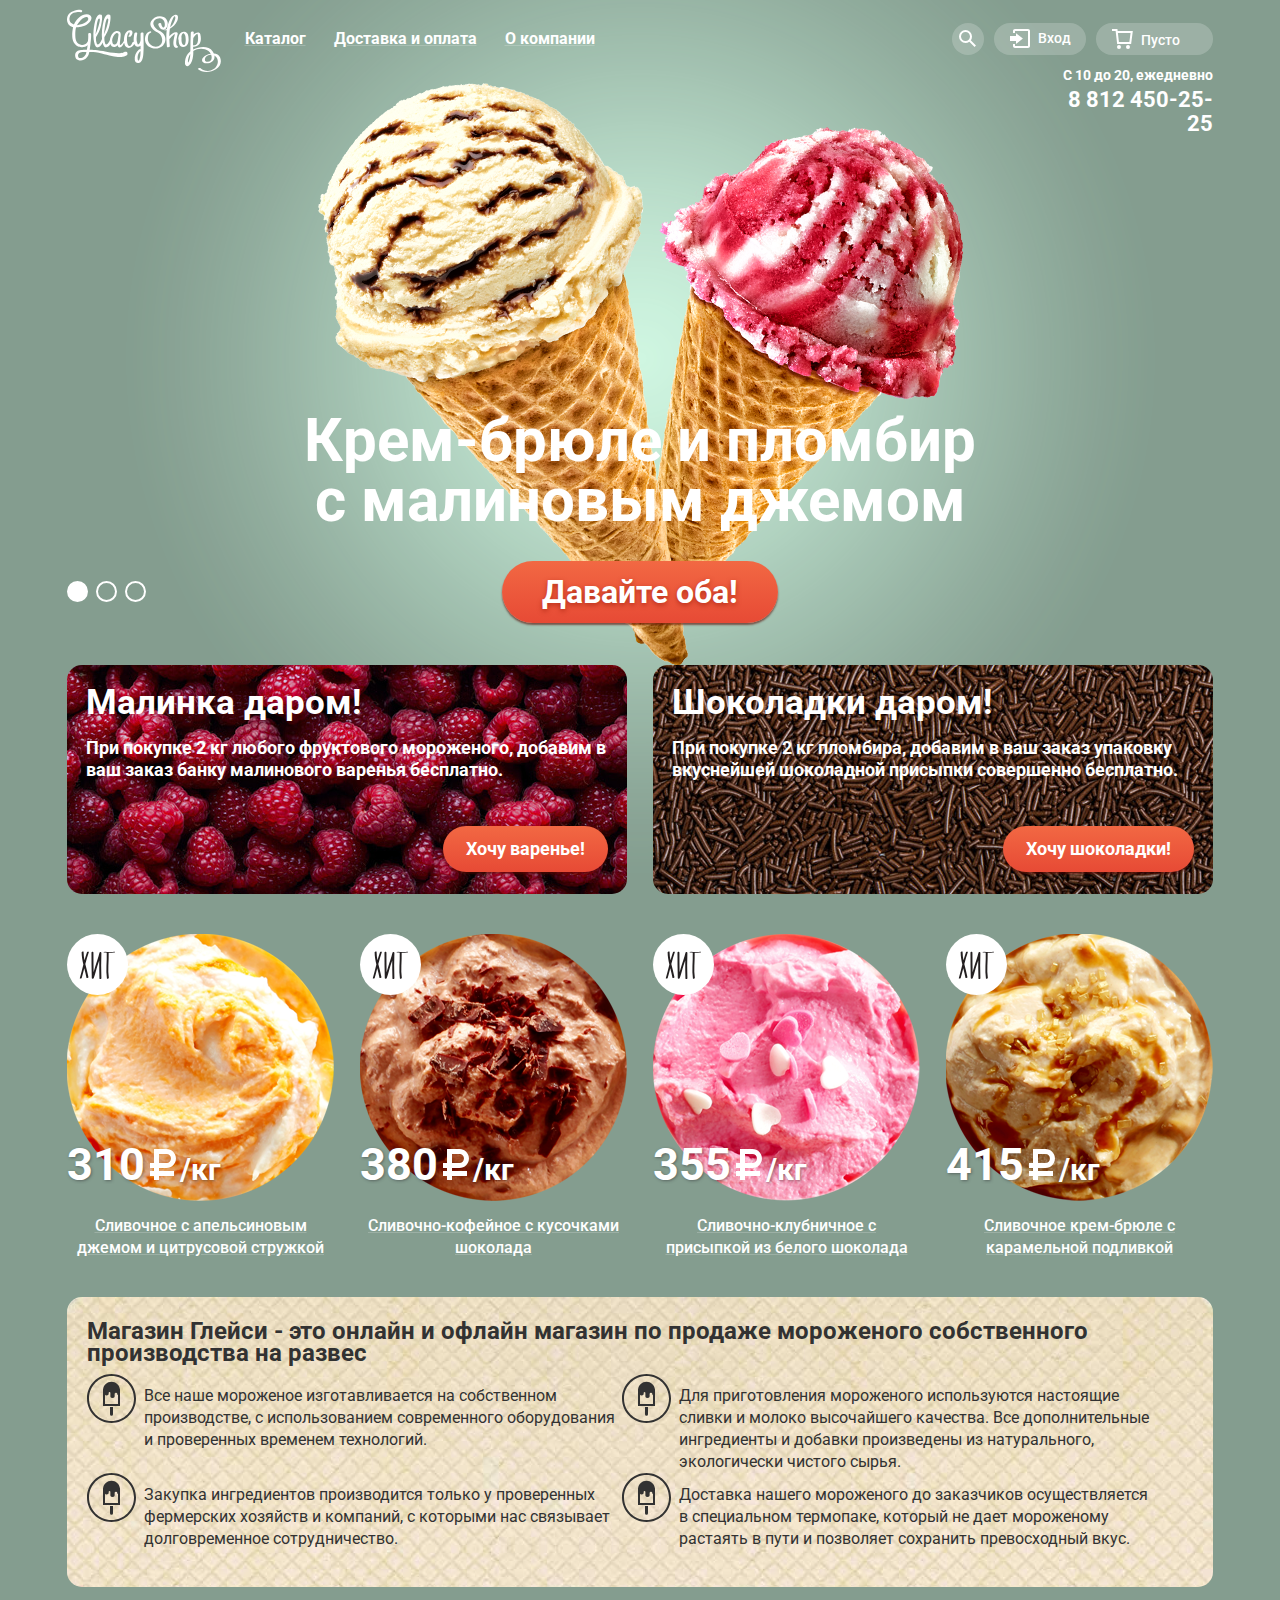
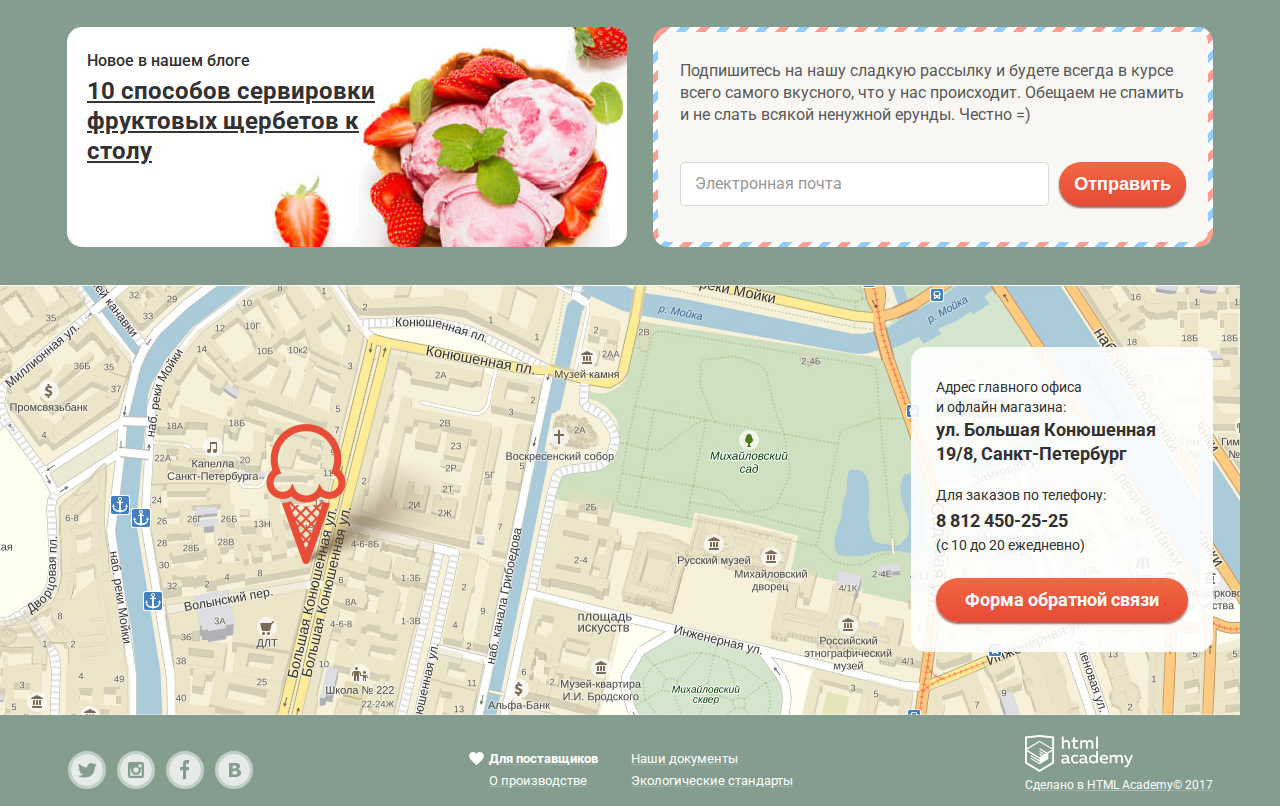
==== commit c75d574f: "поправила фильтр, сделала всплывающее окно на js" ====
--- a/index.html
+++ b/index.html
@@ -67,7 +67,7 @@
                   <input class="input-box item-login-form" type="password" name="password" id="login-password" required>
                   <label for="login-password">Пароль</label>
                 </div>
-                <button class="btn btn-login-form" type="submit">Войти</button>
+                <button class="button btn-login-form" type="submit">Войти</button>
               </form>
               <div class="login-form-links">
                 <a href="#">Забыли пароль?</a>
@@ -216,7 +216,7 @@
                 <h2 class="visually-hidden">Контактная информация</h2>
                 <p class="contacts-address">Адрес главного офиса и офлайн магазина: <b>ул. Большая Конюшенная 19/8, Санкт-Петербург</b></p>
                 <p class="contacts-phone">Для заказов по телефону: <b>8 812 450-25-25</b> (с 10 до 20 ежедневно)</p>
-                <a class="btn btn-contacts" href="feedback.html">Форма обратной связи</a>
+                <a class="button btn-contacts" href="feedback.html">Форма обратной связи</a>
             </section>
 
             <div class="social">
@@ -280,19 +280,30 @@
             </p>
         </footer>
 <!--MODAL-->
-        <section class="modal modal-feedback">
-            <form class="modal modal-feedback-form">
-                <h2>Мы обязательно вам ответим!</h2>
-                <label class="visually-hidden" for="feedback-name">Форма вашего имени</label>
-                <input id="feedback-name" type="text" name="name" placeholder="Как вас зовут?">
-                <label class="visually-hidden" for="feedback-email">Форма для вашей электронной почты</label>
-                <input id="feedback-email" type="email" name="feedback-email" placeholder="Ваша почта для ответа?">
-                <label class="visually-hidden" for="comment">Форма для сообщения</label>
-                <input id="comment" type="text" name="comment" placeholder="Напишите что-нибудь...">
-                <button type="submit" value="Отправить">Отправить</button>
-                <button type="button" value="Закрыть">Закрыть</button>
+        <div class="overlay"></div>
+          <section class="feedback-form">
+            <h2 class="visually-hidden">Обратная связь</h2>
+            <p class="feedback-text">Мы обязательно вам ответим!</p>
+            <form action="https://echo.htmlacademy.ru" method="post">
+              <div class="label-box">
+                <input class="input-box" type="text" name="name" id="feedback-name" required>
+                <label for="feedback-name">Как вас зовут?</label>
+              </div>
+              <div class="label-box">
+                <input class="input-box" type="text" name="email" id="feedback-email" required>
+                <label for="feedback-email">Ваша почта для ответа?</label>
+              </div>
+              <div class="label-box">
+                <textarea class="input-box" name="text" id="feedback-text" required></textarea>
+                <label for="feedback-text">Напишите что-нибудь...</label>
+              </div>
+              <button class="button btn-feedback" type="submit">Отправить</button>
             </form>
-        </section>
+            <button class="modal-close" type="button">Закрыть</button>
+          </section>
+
+        </div>
     </div>
+    <script src="js/popup.js"></script>
 </body>
-</html>
+</html>--- a/css/style.css
+++ b/css/style.css
@@ -1,13 +1,13 @@
 body {
-	padding: 0;
-	min-width: 1200px;
-
-	font-family: "Roboto", "Arial", sans-serif;
-	font-size: 16px;
-	color: #ffffff;
-	line-height: 22px;
-
-	background-color: #849d8f;
+  padding: 0;
+  min-width: 1200px;
+
+  font-family: "Roboto", "Arial", sans-serif;
+  font-size: 16px;
+  color: #ffffff;
+  line-height: 22px;
+
+  background-color: #849d8f;
 }
 
 .visually-hidden:not(:focus):not(:active),
@@ -31,8 +31,8 @@
 }
 
 a {
-	font-family: "Roboto", "Arial", sans-serif;
-	text-decoration: none;
+  font-family: "Roboto", "Arial", sans-serif;
+  text-decoration: none;
 }
 
 img {
@@ -1233,42 +1233,42 @@
 .main-features {
     -webkit-box-sizing: border-box;
     box-sizing: border-box;
-  	padding: 23px 20px 27px;
-  	margin-bottom: 40px;
-
-  	color: #323232;
-
-  	background: #eee3cb url(../img/features-bg.jpg) repeat 0 0;
-  	border-radius: 15px;
+    padding: 23px 20px 27px;
+    margin-bottom: 40px;
+
+    color: #323232;
+
+    background: #eee3cb url(../img/features-bg.jpg) repeat 0 0;
+    border-radius: 15px;
 }
 
 .main-features-title {
-  	margin: 0;
-  	margin-bottom: 10px;
+    margin: 0;
+    margin-bottom: 10px;
 }
 
 .main-features-list {
-  	display: -webkit-box;
-  	display: -ms-flexbox;
-  	display: flex;
+    display: -webkit-box;
+    display: -ms-flexbox;
+    display: flex;
     -ms-flex-wrap: wrap;
     flex-wrap: wrap;
-  	margin: 0;
-  	padding: 0;
-
-  	list-style: none;
+    margin: 0;
+    padding: 0;
+
+    list-style: none;
 }
 
 .main-features-item {
     -webkit-box-sizing: border-box;
     box-sizing: border-box;
-  	width: 535px;
-  	padding-left: 57px;
-  	padding-top: 11px;
+    width: 535px;
+    padding-left: 57px;
+    padding-top: 11px;
 }
 
 .main-features-item:nth-child(2n+1) {
-  	margin-bottom: 10px;
+    margin-bottom: 10px;
 }
 
 .main-features-ice-cream {
@@ -1276,26 +1276,26 @@
     -ms-flex-order: -2;
     order: -2;
 
-  	background: url(../img/ice-cream.svg) no-repeat left top;
+    background: url(../img/ice-cream.svg) no-repeat left top;
 }
 
 .main-features-eco {
-  	background: url(../img/eco.svg) no-repeat left top;
+    background: url(../img/eco.svg) no-repeat left top;
 }
 
 .main-features-cow {
     -webkit-box-ordinal-group: 0;
     -ms-flex-order: -1;
     order: -1;
-  	margin-left: 30px;
-
-  	background: url(../img/cow.svg) no-repeat left top;
+    margin-left: 30px;
+
+    background: url(../img/cow.svg) no-repeat left top;
 }
 
 .main-features-thermometer {
-  	margin-left: 30px;
-
-  	background: url(../img/thermometer.svg) no-repeat left top;
+    margin-left: 30px;
+
+    background: url(../img/thermometer.svg) no-repeat left top;
 }
 
 /* новое в блоге */
@@ -1412,20 +1412,20 @@
 /*---------Карта---------*/
 
 .map {
-  	width: 100%;
-  	height: 430px;
-  	margin: 0 auto;
-
-  	background: url(../img/map.jpg) no-repeat center;
+    width: 100%;
+    height: 430px;
+    margin: 0 auto;
+
+    background: url(../img/map.jpg) no-repeat center;
 }
 
 .breadcrumbs {
-  	padding: 0;
-  	margin: 0;
-  	margin-top: -23px;
-  	margin-bottom: 2px;
-
-	list-style: none;
+    padding: 0;
+    margin: 0;
+    margin-top: -23px;
+    margin-bottom: 2px;
+
+  list-style: none;
 }
 
 .breadcrumbs li {
@@ -1447,16 +1447,16 @@
 
 .breadcrumbs li,
 .breadcrumbs a {
-	color: #ffffff;
-	font-size: 14px;
-	font-weight: 400;
-	line-height: 16px;
+  color: #ffffff;
+  font-size: 14px;
+  font-weight: 400;
+  line-height: 16px;
 }
 
 .breadcrumbs a:hover,
 .breadcrumbs a:focus,
 .breadcrumbs a:active {
-	color: #ffbc9e;
+  color: #ffbc9e;
     -webkit-text-decoration: underline rgba(249, 172, 159, 0.3);
     text-decoration: underline rgba(249, 172, 159, 0.3);
 }
@@ -1958,9 +1958,9 @@
 }
 
 section.modal-feedback h2 {
-	font-size: 24px;
-	font-weight: 500;
-	line-height: 28px;
+  font-size: 24px;
+  font-weight: 500;
+  line-height: 28px;
 }
 
 .visually-hidden:not(:focus):not(:active),
@@ -1977,4 +1977,149 @@
   clip-path: inset(100%);
   clip: rect(0 0 0 0);
   overflow: hidden;
+}
+
+.overlay {
+  position: fixed;
+  top: 0;
+  left: 0;
+  right: 0;
+  bottom: 0;
+  z-index: 3;
+
+  display: none;
+
+  background-color: rgba(0, 0, 0, 0.5);
+}
+
+.overlay-show {
+  display: block;
+}
+
+.feedback-form {
+  position: fixed;
+  top: 50%;
+  left: 50%;
+  z-index: 3;
+
+  display: none;
+  -webkit-box-sizing: border-box;
+          box-sizing: border-box;
+  width: 477px;
+  padding: 17px 25px 24px;
+  margin-left: -230px;
+  margin-top: -220px;
+
+  background-color: #f8f7f4;
+  border-radius: 10px;
+}
+
+.feedback-form form {
+  display: -webkit-box;
+  display: -ms-flexbox;
+  display: flex;
+  -webkit-box-orient: vertical;
+  -webkit-box-direction: normal;
+     -ms-flex-direction: column;
+         flex-direction: column;
+}
+
+.feedback-form input {
+  width: 267px;
+}
+
+.feedback-form textarea {
+  width: 428px;
+  height: 155px;
+
+  resize: none;
+}
+
+.btn-feedback {
+  -ms-flex-item-align: end;
+           align-self: flex-end;
+
+  color: #fefefe;
+}
+
+.feedback-text {
+  margin: 0;
+  margin-bottom: 20px;
+
+  font-size: 24px;
+  font-weight: 500;
+  line-height: 28px;
+  color: #323232;
+}
+
+.modal-close {
+  position: absolute;
+  top: 20px;
+  right: 20px;
+
+  width: 18px;
+  height: 17px;
+
+  font-size: 0;
+  color: transparent;
+  text-shadow: none;
+
+  border: 0;
+  background-color: transparent;
+  background: url(../img/cross-big.svg) no-repeat;
+
+  cursor: pointer;
+}
+
+@-webkit-keyframes bounce {
+  0% {
+    -webkit-transform: translateY(-2000px);
+            transform: translateY(-2000px);
+  }
+
+  70% {
+    -webkit-transform: translateY(30px);
+            transform: translateY(30px);
+  }
+
+  90% {
+    -webkit-transform: translateY(-10px);
+            transform: translateY(-10px);
+  }
+
+  100% {
+    -webkit-transform: translateY(0);
+            transform: translateY(0);
+  }
+}
+
+@keyframes bounce {
+  0% {
+    -webkit-transform: translateY(-2000px);
+            transform: translateY(-2000px);
+  }
+
+  70% {
+    -webkit-transform: translateY(30px);
+            transform: translateY(30px);
+  }
+
+  90% {
+    -webkit-transform: translateY(-10px);
+            transform: translateY(-10px);
+  }
+
+  100% {
+    -webkit-transform: translateY(0);
+            transform: translateY(0);
+  }
+}
+
+.modal-show {
+  display: block;
+
+  -webkit-animation-name: bounce;
+          animation-name: bounce;
+  -webkit-animation-duration: 0.6s;
+          animation-duration: 0.6s;
 }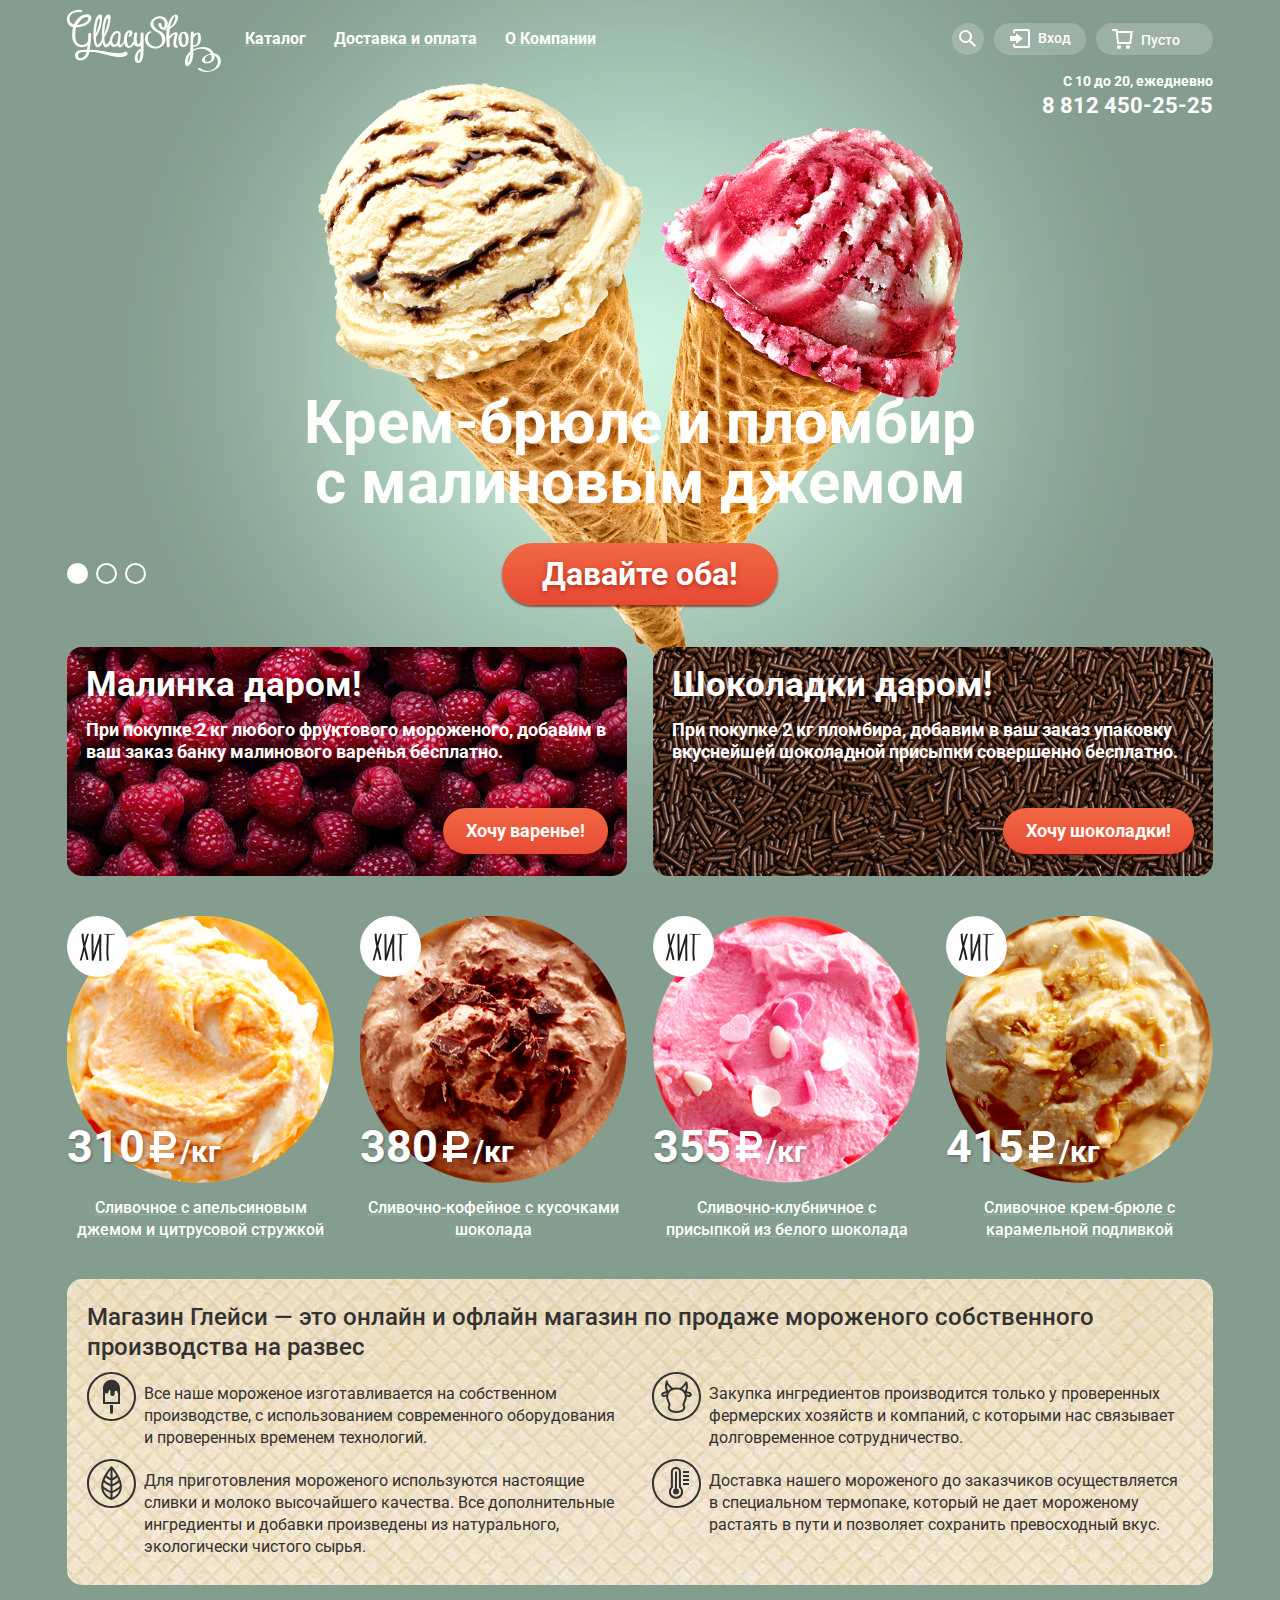
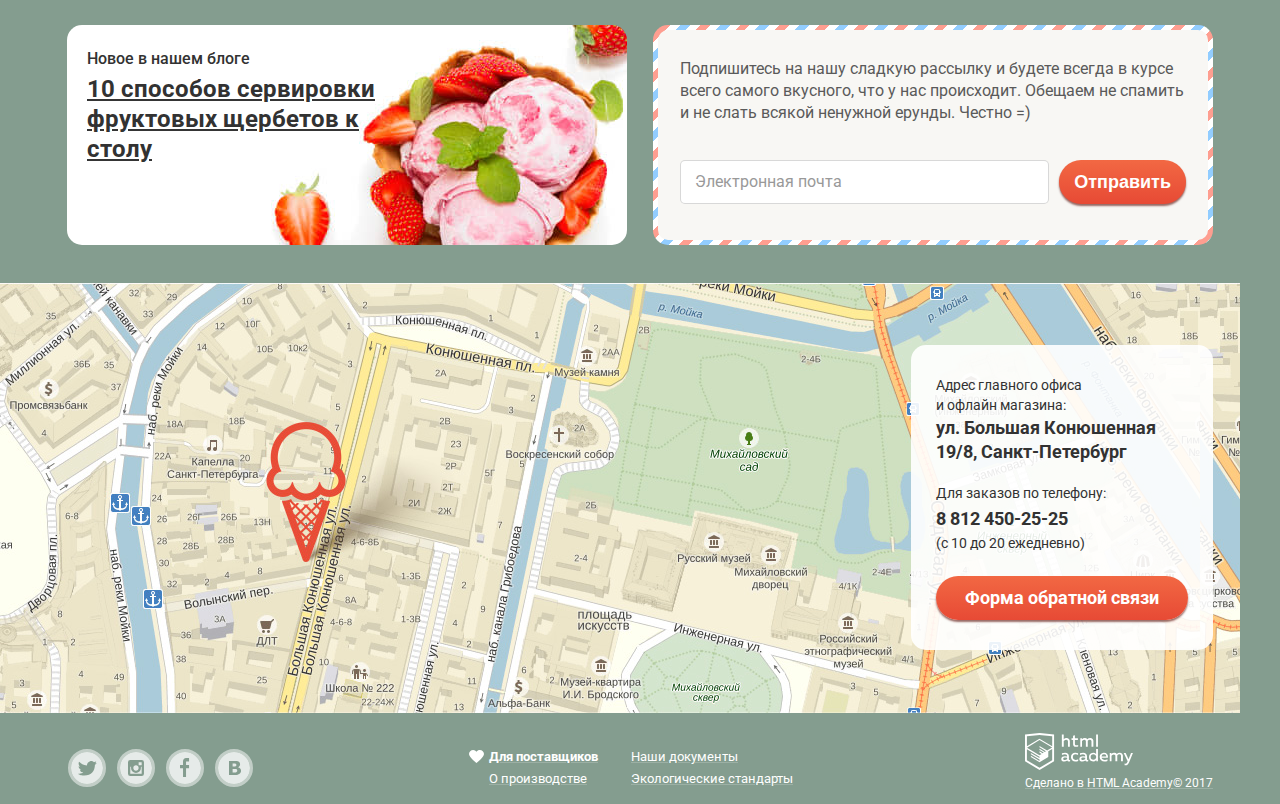
==== commit c65e5672: "подправлено под perfect pixel" ====
--- a/index.html
+++ b/index.html
@@ -6,19 +6,22 @@
         <meta name="description" content="Глейси">
         <link rel="stylesheet" href="css/style.css">
         <link rel="stylesheet" href="css/normalize.css">
-        <link rel="stylesheet" href="https://fonts.googleapis.com/css?family=Roboto">
+        <link rel="stylesheet" href="https://fonts.googleapis.com/css?family=Roboto:400,500,700&amp;subset=cyrillic">
         <title>HTML Academy: Глейси</title>
     </head>
     <body>
-        <input class="visually-hidden" type="radio" name="index-slider-controls" id="btn-1" checked>
-        <input class="visually-hidden" type="radio" name="index-slider-controls" id="btn-2">
-        <input class="visually-hidden" type="radio" name="index-slider-controls" id="btn-3">
+        <input class="visually-hidden slide-first" type="radio" name="index-slider-controls" id="btn-1" checked>
+        <input class="visually-hidden slide-second" type="radio" name="index-slider-controls" id="btn-2">
+        <input class="visually-hidden slide-third" type="radio" name="index-slider-controls" id="btn-3">
+
         <div class="page-wrapper">
             <div class="content-wrapper">
 <!--HEADER-->
-                <header class="page-header">          
-                    <img class="logo" src="img/logo.svg" width="154" height="64" alt="Логотип Глейси">                   
-                   <nav class="main-menu">        
+            <header class="page-header">          
+                <a class="logo">
+                    <img src="img/logo.svg" width="154" height="64" alt="Глейсишоп">
+                </a>
+                <nav class="main-menu">        
                     <ul class="main-menu-list">
                         <li class="main-menu-item has-children">
                             <a href="catalog.html">Каталог</a>
@@ -31,7 +34,7 @@
                             </ul>
                         </li>
                         <li class="main-menu-item"><a href="#">Доставка и оплата</a></li>
-                        <li class="main-menu-item"><a href="#">О компании</a></li>
+                        <li class="main-menu-item"><a href="#">О Компании</a></li>
                     </ul>
                     </nav>
 
@@ -87,30 +90,31 @@
 
 <!--MAIN-->
         <main class="page-main">
-            <h1 class="visually-hidden">Магазин Глейси</h1>                  
+            <h1 class="visually-hidden">Магазин Глейси</h1>  
+
             <section class="main-slider">
-                <h2 class="visually-hidden">Специальные акции магазина</h2>
-                <div class="slide" id="slide-1">
-                    <div class="slide-title">Крем-брюле и пломбир с малиновым джемом</div>
-                    <a class="button btn-slide" href="#">Давайте оба!</a>
-                </div>
-
-                <div class="slide" id="slide-2">
-                    <div class="slide-title">Шоколадный пломбир и лимонный сорбет</div>
-                    <a class="button btn-slide" href="#">Давайте оба!</a>
-                </div>
-
-                <div class="slide" id="slide-3">
-                    <div class="slide-title">Пломбир с помадкой и клубничный щербет</div>
-                    <a class="button btn-slide" href="#">Давайте оба!</a>
-                </div>
-
-                <div class="slider-controls">
-                    <label for="btn-1">Первая акция</label>
-                    <label for="btn-2">Вторая акция</label>
-                    <label for="btn-3">Третья акция</label>
-                </div>
-            </section>
+            <h2 class="visually-hidden">Специальные акции магазина</h2>
+            <div class="slide slide-item-first">
+              <div class="slide-title">Крем-брюле и пломбир с малиновым джемом</div>
+              <a class="button btn-slide" href="#">Давайте оба!</a>
+            </div>
+
+            <div class="slide slide-item-second">
+              <div class="slide-title">Шоколадный пломбир и лимонный сорбет</div>
+              <a class="button btn-slide" href="#">Давайте оба!</a>
+            </div>
+
+            <div class="slide slide-item-third">
+              <div class="slide-title">Пломбир с помадкой и клубничный щербет</div>
+              <a class="button btn-slide" href="#">Давайте оба!</a>
+            </div>
+
+            <div class="slider-controls">
+              <label for="btn-1">Первая акция</label>
+              <label for="btn-2">Вторая акция</label>
+              <label for="btn-3">Третья акция</label>
+            </div>
+          </section>
 
             <section class="main-offers">
                 <h2 class="visually-hidden">Предложения</h2>
@@ -167,22 +171,14 @@
             </ul>
             
             <section class="main-features">
-                <h2 class="main-features-title">Магазин Глейси - это онлайн и офлайн магазин по продаже мороженого собственного производства на развес</h2>                
-                    <ul class="main-features-list">
-                        <li class="main-features-item main-features-ice-cream">                        
-                            Все наше мороженое изготавливается на собственном производстве, с использованием современного оборудования и проверенных временем технологий.
-                        </li>
-                        <li class="main-features-item main-features-ice-cream">                       
-                            Для приготовления мороженого используются настоящие сливки и молоко высочайшего качества. Все дополнительные ингредиенты и добавки произведены из натурального, экологически чистого сырья.
-                        </li>                    
-                        <li class="main-features-item main-features-ice-cream">                        
-                            Закупка ингредиентов производится только у проверенных фермерских хозяйств и компаний, с которыми нас связывает долговременное сотрудничество.
-                        </li>
-                        <li class="main-features-item main-features-ice-cream">                        
-                            Доставка нашего мороженого до заказчиков осуществляется в специальном термопаке, который не дает мороженому растаять в пути и позволяет сохранить превосходный вкус.
-                        </li>  
-                    </ul>              
-            </section>
+                <h2 class="main-features-title">Магазин Глейси — это онлайн и офлайн магазин по продаже мороженого собственного производства на развес</h2>
+                <ul class="main-features-list">
+                    <li class="main-features-item main-features-ice-cream">Все наше мороженое изготавливается на собственном производстве, с использованием современного оборудования и проверенных временем технологий.</li>
+                    <li class="main-features-item main-features-eco">Для приготовления мороженого используются настоящие сливки и молоко высочайшего качества. Все дополнительные ингредиенты и добавки произведены из натурального, экологически чистого сырья.</li>
+                    <li class="main-features-item main-features-cow">Закупка ингредиентов  производится только у проверенных фермерских хозяйств и компаний, с которыми нас связывает долговременное сотрудничество.</li>
+                    <li class="main-features-item main-features-thermometer">Доставка нашего мороженого до заказчиков осуществляется в специальном термопаке, который не дает мороженому растаять в пути и позволяет сохранить превосходный вкус.</li>
+                </ul>
+          </section>
 
             <div class="news-wrapper">
             <article class="blog">
--- a/css/style.css
+++ b/css/style.css
@@ -85,6 +85,25 @@
    box-shadow: inset 0 2px 2px #942718;
 }
 
+/* Заголовки */
+.main-features-title {
+  font-size: 24px;
+  line-height: 30px;
+  font-weight: 500;
+}
+
+.page-main-title,
+.main-offers-title {
+  font-size: 35px;
+  line-height: 41px;
+  font-weight: 700;
+}
+
+.page-main-title {
+  margin: 0;
+  margin-bottom: 26px;
+}
+
 .page-wrapper {
   background: #849d8f url("../img/background-1.png") no-repeat top center;
 
@@ -101,10 +120,12 @@
 
 .page-wrapper:before,
 .page-wrapper:after {
+  background-color: #8996a6;
   background-image: url("../img/background-2.png")
 }
 
 .page-wrapper:after {
+  background-color: #9d8b84;
   background-image: url("../img/background-3.png")
 }
 
@@ -685,7 +706,6 @@
 
 /* Время работы */
 .work-time {
-  width: 170px;
   margin-top: -20px;
   margin-left: auto;
 
@@ -798,24 +818,52 @@
   z-index: 3;
 }
 
+/* Слайдер */
+.page-wrapper {
+  background: #849d8f url("../img/background-1.png") no-repeat top center;
+
+  -webkit-transition: background-image 0.5s ease, background-color 0.5s ease;
+       -o-transition: background-image 0.5s ease, background-color 0.5s ease;
+          transition: background-image 0.5s ease, background-color 0.5s ease;
+}
+
+/* Предзагрузка картинок, чтобы были загружены до переключения слайда */
+.page-wrapper:before,
+.page-wrapper:after {
+  content: "";
+
+  visibility: hidden;
+}
+.page-wrapper:before,
+.page-wrapper:after {
+  background-color: #8996a6;
+  background-image: url("../img/background-2.png")
+}
+.page-wrapper:after {
+  background-color: #9d8b84;
+  background-image: url("../img/background-3.png")
+}
+
 .main-slider {
   position: relative;
+
   padding-top: 275px;
   margin-bottom: 42px;
+
   text-align: center;
 }
 
-#btn-1:checked ~ .page-wrapper {
+.slide-first:checked ~ .page-wrapper {
   background-color: #849d8f;
   background-image: url("../img/background-1.png");
 }
 
-#btn-2:checked ~ .page-wrapper {
+.slide-second:checked ~ .page-wrapper {
   background-color: #8996a6;
   background-image: url("../img/background-2.png");
 }
 
-#btn-3:checked ~ .page-wrapper {
+.slide-third:checked ~ .page-wrapper {
   background-color: #9d8b84;
   background-image: url("../img/background-3.png");
 }
@@ -848,9 +896,9 @@
   background-color: rgba(248, 247, 244, 0.4);
 }
 
-#btn-1:checked ~ .page-wrapper label[for="btn-1"],
-#btn-2:checked ~ .page-wrapper label[for="btn-2"],
-#btn-3:checked ~ .page-wrapper label[for="btn-3"] {
+.slide-first:checked ~ .page-wrapper label[for="btn-1"],
+.slide-second:checked ~ .page-wrapper label[for="btn-2"],
+.slide-third:checked ~ .page-wrapper label[for="btn-3"] {
   background-color: #ffffff;
 }
 
@@ -858,9 +906,9 @@
   display: none;
 }
 
-#btn-1:checked ~ .page-wrapper #slide-1,
-#btn-2:checked ~ .page-wrapper #slide-2,
-#btn-3:checked ~ .page-wrapper #slide-3 {
+.slide-first:checked ~ .page-wrapper .slide-item-first,
+.slide-second:checked ~ .page-wrapper .slide-item-second,
+.slide-third:checked ~ .page-wrapper .slide-item-third {
   display: block;
 }
 
@@ -892,6 +940,25 @@
 .btn-slide:active {
   color: #fceeec;
  }
+
+/* Заголовки */
+.main-features-title {
+  font-size: 24px;
+  line-height: 30px;
+  font-weight: 500;
+}
+
+.page-main-title,
+.main-offers-title {
+  font-size: 35px;
+  line-height: 41px;
+  font-weight: 700;
+}
+
+.page-main-title {
+  margin: 0;
+  margin-bottom: 26px;
+}
 
 .main-offers {
   display: -webkit-box;
@@ -1501,29 +1568,6 @@
   line-height: 16px;
 }
 
-.catalog-filter-wrapper {
-  box-sizing: border-box;
-  padding: 7px 15px 7px 15px;
-
-  border-radius: 18px;
-  background-color: rgba(255, 255, 255, 0.2);
-}
-
-.catalog-filter-wrapper .catalog-filter-label:last-child {
-  margin-right: 0;
-}
-
-.catalog-filter-radio {
-  width: 415px;
-  height: 36px;
-  margin-right: 3px;
-}
-
-.catalog-filter-checkbox {
-  width: 702px;
-  height: 36px;
-}
-
 .filter-sorting {
   -webkit-box-sizing: border-box;
           box-sizing: border-box;
@@ -1658,14 +1702,42 @@
   cursor: pointer;
 }
 
-.filter-label-radio {
-  padding-left: 30px;
-  margin-right: 16px;
-}
-
-.filter-label-checkbox {
-  padding-left: 32px;
-  margin-right: 18px;
+.catalog-filter-wrapper {
+  display: -webkit-box;
+  display: -ms-flexbox;
+  display: flex;
+  -webkit-box-pack: justify;
+     -ms-flex-pack: justify;
+   justify-content: space-between;
+  -webkit-box-sizing: border-box;
+          box-sizing: border-box;
+  padding: 9px 15px 7px;
+
+  border-radius: 18px;
+  background-color: rgba(255, 255, 255, 0.2);
+}
+
+.catalog-filter-wrapper .filter-label-radio:nth-child(2) {
+  margin-left: 31px;
+}
+
+.catalog-filter-wrapper .filter-label-checkbox:nth-child(2) {
+  margin-left: 32px;
+}
+
+.catalog-filter-wrapper .filter-label-checkbox:last-child {
+  margin-right: 4px;
+}
+
+.catalog-filter-radio {
+  width: 415px;
+  height: 36px;
+  margin-right: 3px;
+}
+
+.catalog-filter-checkbox {
+  width: 702px;
+  height: 36px;
 }
 
 .catalog-filter-label:before,
@@ -1673,7 +1745,8 @@
   content: "";
 
   position: absolute;
-  left: 0;
+  left: -32px;
+  bottom: 0;
 }
 
 .filter-label-radio::before {
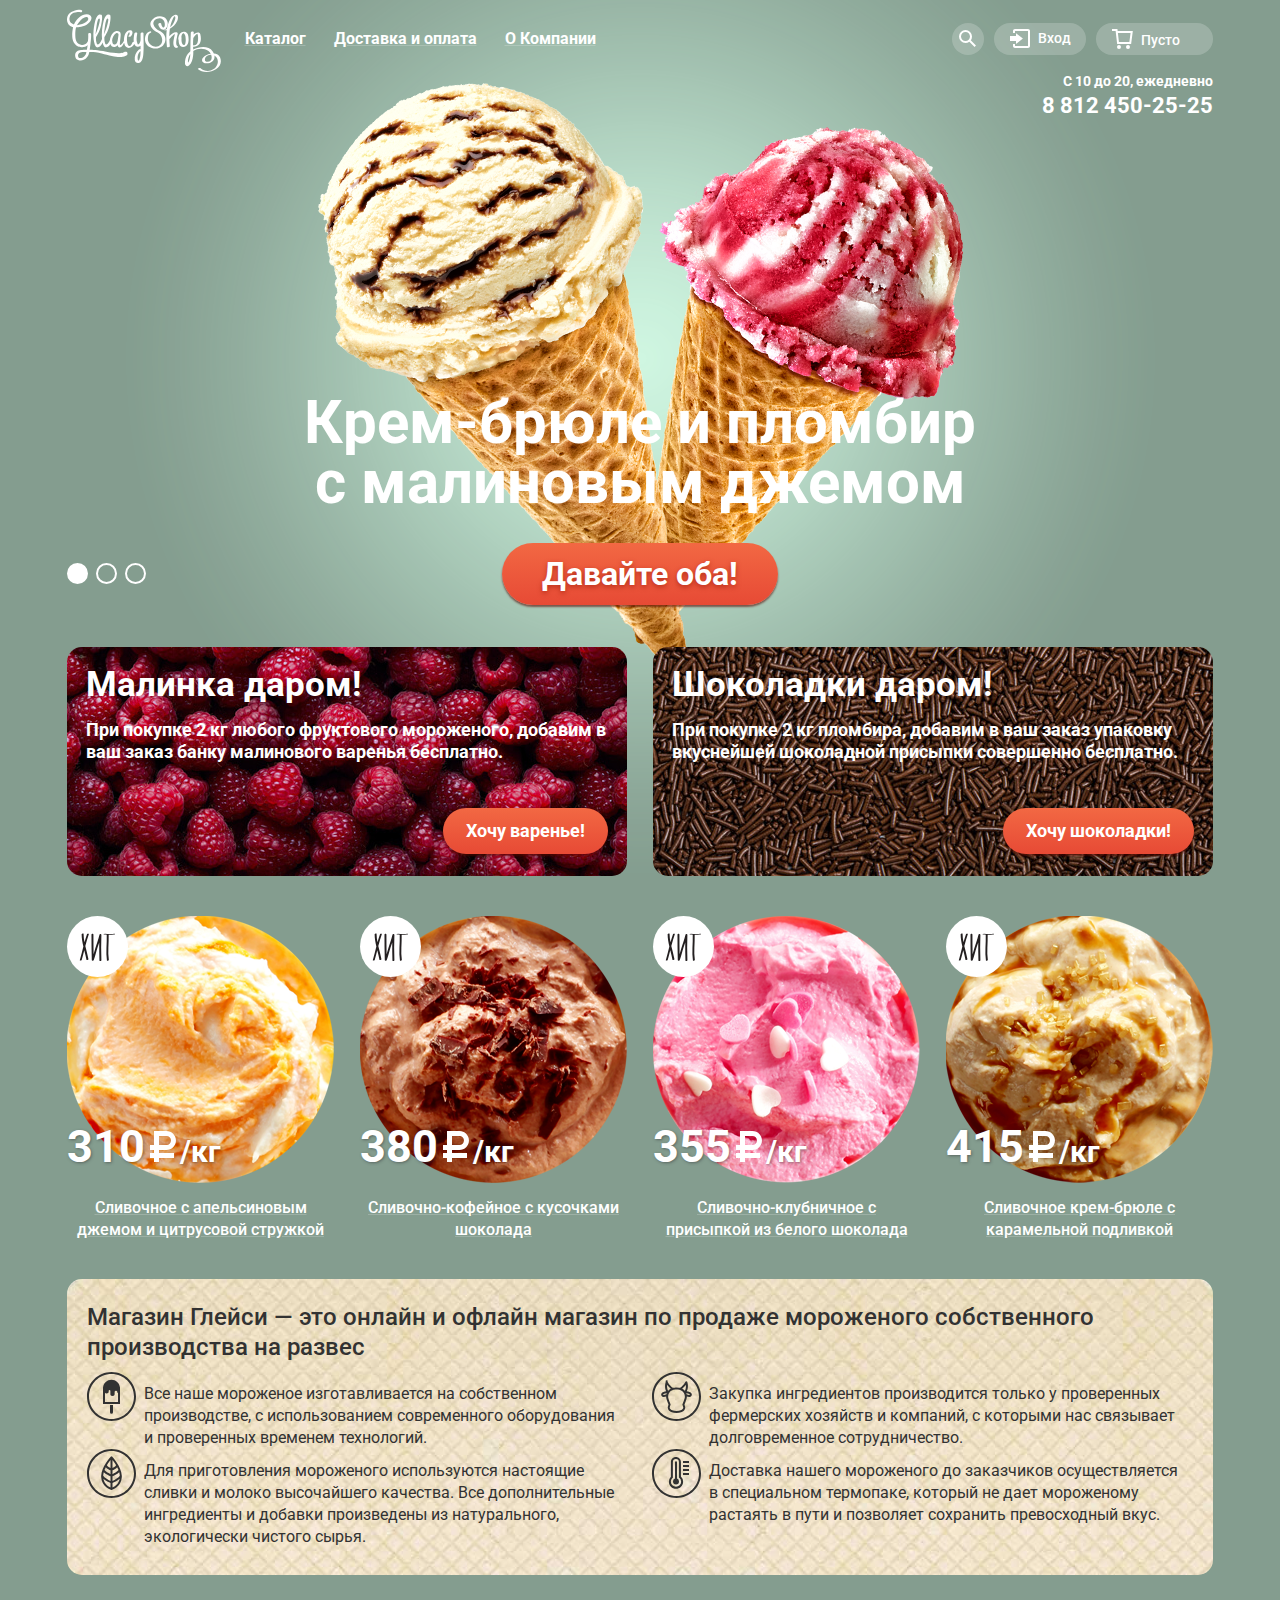
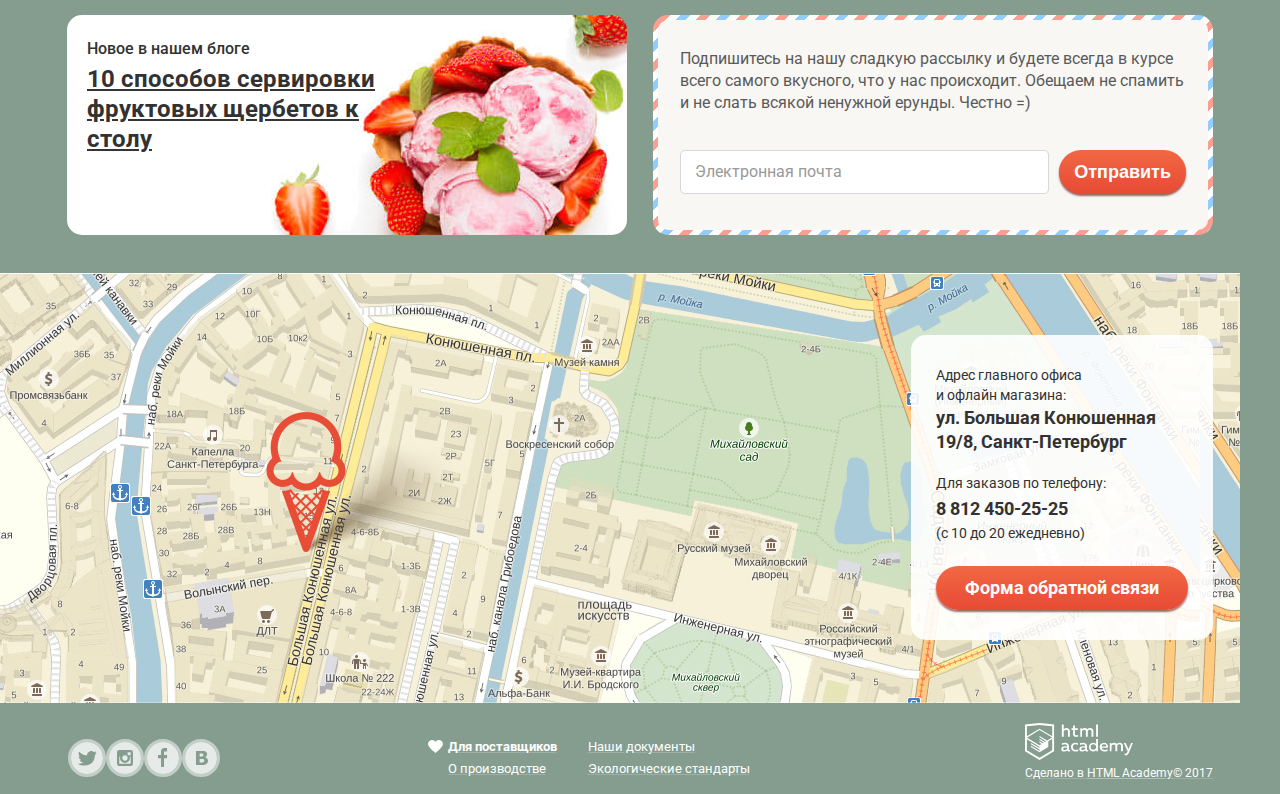
==== commit 38d59c7b: "минификация" ====
--- a/index.html
+++ b/index.html
@@ -4,7 +4,7 @@
         <meta charset="utf-8">
         <meta name="keywords" content="Глейси">
         <meta name="description" content="Глейси">
-        <link rel="stylesheet" href="css/style.css">
+        <link rel="stylesheet" href="css/style.min.css">
         <link rel="stylesheet" href="css/normalize.css">
         <link rel="stylesheet" href="https://fonts.googleapis.com/css?family=Roboto:400,500,700&amp;subset=cyrillic">
         <title>HTML Academy: Глейси</title>
@@ -300,6 +300,6 @@
 
         </div>
     </div>
-    <script src="js/popup.js"></script>
+    <script src="js/popup.min.js"></script>
 </body>
 </html>--- a/css/style.min.css
+++ b/css/style.min.css
@@ -0,0 +1 @@
+body{padding:0;min-width:1200px;font-family:"Roboto","Arial",sans-serif;font-size:16px;color:#fff;line-height:22px;background-color:#849d8f}.visually-hidden:not(:focus):not(:active),input[type="checkbox"].visually-hidden,input[type="radio"].visually-hidden{position:absolute;width:1px;height:1px;margin:-1px;border:0;padding:0;white-space:nowrap;-webkit-clip-path:inset(100%);clip-path:inset(100%);clip:rect(0 0 0 0);overflow:hidden}a{font-family:"Roboto","Arial",sans-serif;text-decoration:none}img{max-width:100%;height:auto}.button{display:inline-block;vertical-align:top;padding:10px 22px;font-size:18px;line-height:24px;font-weight:700;color:#fff;text-align:center;text-decoration:none;background-image:-webkit-linear-gradient(bottom,#e74a35 0%,#f26843 100%);background-image:-o-linear-gradient(bottom,#e74a35 0%,#f26843 100%);background-image:-webkit-gradient(linear,left bottom,left top,from(#e74a35),to(#f26843));background-image:linear-gradient(to top,#e74a35 0%,#f26843 100%);-webkit-box-shadow:0 2px 2px rgba(85,8,0,.6);box-shadow:0 2px 2px rgba(85,8,0,.6);border-radius:30px;border:none;cursor:pointer}.button:hover,.button:focus{background-image:-webkit-linear-gradient(bottom,#ec6e5d 0%,#f58669 100%);background-image:-o-linear-gradient(bottom,#ec6e5d 0%,#f58669 100%);background-image:-webkit-gradient(linear,left bottom,left top,from(#ec6e5d),to(#f58669));background-image:linear-gradient(to top,#ec6e5d 0%,#f58669 100%);-webkit-box-shadow:0 2px 2px #ac1000;box-shadow:0 2px 2px #ac1000}.button:active{color:#fceeec;background-image:-webkit-linear-gradient(bottom,#e1613e 0%,#d74531 100%);background-image:-o-linear-gradient(bottom,#e1613e 0%,#d74531 100%);background-image:-webkit-gradient(linear,left bottom,left top,from(#e1613e),to(#d74531));background-image:linear-gradient(to top,#e1613e 0%,#d74531 100%);-webkit-box-shadow:inset 0 2px 2px #942718;box-shadow:inset 0 2px 2px #942718}.main-features-title{font-size:24px;line-height:30px;font-weight:500}.page-main-title,.main-offers-title{font-size:35px;line-height:41px;font-weight:700}.page-main-title{margin:0;margin-bottom:26px}.page-wrapper{background:#849d8f url(../img/background-1.png) no-repeat top center;-webkit-transition:background-image 0.5s ease,background-color 0.5s ease;-o-transition:background-image 0.5s ease,background-color 0.5s ease;transition:background-image 0.5s ease,background-color 0.5s ease}.page-wrapper::before,.page-wrapper::after{content:"";visibility:hidden}.page-wrapper:before,.page-wrapper:after{background-color:#8996a6;background-image:url(../img/background-2.png)}.page-wrapper:after{background-color:#9d8b84;background-image:url(../img/background-3.png)}.content-wrapper{-webkit-box-sizing:border-box;box-sizing:border-box;width:1200px;margin:0 auto;padding:0 27px}.page-inner{background-color:#849d8f;background-image:-webkit-linear-gradient(rgba(255,255,255,.2) 0%,rgba(255,255,255,0) 40%);background-image:-o-linear-gradient(rgba(255,255,255,.2) 0%,rgba(255,255,255,0) 40%);background-image:-webkit-gradient(linear,left top,left bottom,from(rgba(255,255,255,.2)),color-stop(40%,rgba(255,255,255,0)));background-image:linear-gradient(rgba(255,255,255,.2) 0%,rgba(255,255,255,0) 40%)}.page-main{display:-webkit-box;display:-ms-flexbox;display:flex;-webkit-box-orient:vertical;-webkit-box-direction:normal;-ms-flex-direction:column;flex-direction:column}.page-header{display:-webkit-box;display:-ms-flexbox;display:flex;-ms-flex-wrap:wrap;flex-wrap:wrap;-webkit-box-pack:justify;-ms-flex-pack:justify;justify-content:space-between}.logo{margin-top:9px}.main-menu{width:710px;margin-top:23px}.main-menu-list{display:-webkit-box;display:-ms-flexbox;display:flex;-ms-flex-wrap:wrap;flex-wrap:wrap;margin:0;padding:0;list-style:none}.main-menu-item{margin-right:2px}.main-menu-item a{display:block;-webkit-box-sizing:border-box;box-sizing:border-box;padding:7px 13px;line-height:18px;font-weight:700;color:#fff;-webkit-text-decoration:underline rgba(255,255,255,.2);text-decoration:underline rgba(255,255,255,.2)}.main-menu-item>a:hover,.main-menu-item>a:focus{color:#333;background-color:#f7f6f3;border-radius:16px;-webkit-transition:background-color 0.2s linear;-o-transition:background-color 0.2s linear;transition:background-color 0.2s linear}.main-menu-item>a:active{background-color:#ededed;border-radius:16px;-webkit-box-shadow:inset 0 2px 1px rgba(105,105,105,.1);box-shadow:inset 0 2px 1px rgba(105,105,105,.1)}.main-menu-current{background-color:#d07058;border-radius:16px}.submenu{position:absolute;-webkit-box-sizing:border-box;box-sizing:border-box;visibility:hidden;list-style:none;padding:0;width:143px;background-color:#f8f7f4;border-radius:5px;-webkit-box-shadow:0 20px 20px rgba(0,0,0,.4);box-shadow:0 20px 20px rgba(0,0,0,.4);opacity:0;-webkit-transform:translateY(30px);-ms-transform:translateY(30px);transform:translateY(30px);z-index:1}.has-children{position:relative}.has-children:hover:after{content:"";position:absolute;top:32px;left:0;width:86px;height:6px;background-color:transparent}.has-children:hover .submenu,.submenu:hover,.has-children a:focus .submenu,.submenu:focus{visibility:visible;opacity:1;-webkit-transform:translateY(5px);-ms-transform:translateY(5px);transform:translateY(5px);-webkit-transition:all 0.2s ease;-o-transition:all 0.2s ease;transition:all 0.2s ease}.submenu-item a{padding:8px 20px 8px;font-size:14px;line-height:16px;font-weight:400;color:#323232;text-decoration:none}.submenu-item-bold a{position:relative;font-weight:700}.submenu-item-bold::after{content:"";position:absolute;width:128px;top:34px;left:8px;border-bottom:1px solid #353535;opacity:.2}.submenu-item:hover,.submenu-item:focus{background-color:#fbded7;-webkit-transition:background-color 0.2s linear;-o-transition:background-color 0.2s linear;transition:background-color 0.2s linear}.submenu-item:active{background-color:#f6b5a5}.submenu-item-current{background-color:#d07058}.submenu-item-current a{color:#fff}.submenu-item:first-child{margin-bottom:4px;border-radius:5px 5px 0 0}.submenu-item:last-child{border-radius:0 0 5px 5px}.user-block{display:-webkit-box;display:-ms-flexbox;display:flex;-ms-flex-wrap:wrap;flex-wrap:wrap;position:relative;margin-top:23px}.user-block-search{display:block;position:relative;-webkit-box-sizing:border-box;box-sizing:border-box;width:32px;height:32px;padding:7px;margin-right:10px;font-size:0;color:transparent;text-shadow:none;border:0;background-color:rgba(255,255,255,.2);border-radius:50px;fill:#fff}.user-block-search:hover,.user-block-search:focus{background-color:#fff;fill:#323232;-webkit-transition:all 0.2s linear;-o-transition:all 0.2s linear;transition:all 0.2s linear}.user-block-search:hover:after{content:"";position:absolute;top:32px;left:0;width:32px;height:6px;background-color:transparent}.search-form{position:absolute;visibility:hidden;-webkit-box-sizing:border-box;box-sizing:border-box;top:37px;right:235px;width:341px;padding:20px 15px;background-color:#f8f7f4;border-radius:5px;-webkit-box-shadow:0 20px 20px rgba(0,0,0,.4);box-shadow:0 20px 20px rgba(0,0,0,.4);opacity:0;-webkit-transform:translateY(30px);-ms-transform:translateY(30px);transform:translateY(30px)}.item-search-form{width:100%}.user-block-search:hover~.search-form,.search-form:hover,.user-block-search:focus~.search-form,.search-form:focus{visibility:visible;opacity:1;-webkit-transform:translateY(0);-ms-transform:translateY(0);transform:translateY(0);-webkit-transition:all 0.2s ease;-o-transition:all 0.2s ease;transition:all 0.2s ease}.user-block-login{display:block;position:relative;-webkit-box-sizing:border-box;box-sizing:border-box;width:92px;height:32px;padding:1px 0 0 20px;margin-right:10px;font-size:14px;line-height:16px;font-weight:500;color:#fff;text-decoration:none;background-color:rgba(255,255,255,.2);border-radius:16px;fill:#fff}.user-block-login svg{-webkit-transform:translate(-4px,5px);-ms-transform:translate(-4px,5px);transform:translate(-4px,5px)}.user-block-login:hover,.user-block-login:focus{color:#323232;background-color:#fff;fill:#323232;-webkit-transition:all 0.2s linear;-o-transition:all 0.2s linear;transition:all 0.2s linear}.user-block-login:hover:after{content:"";position:absolute;top:32px;left:0;width:92px;height:6px;background-color:transparent}.login-form{display:-webkit-box;display:-ms-flexbox;display:flex;-webkit-box-orient:vertical;-webkit-box-direction:normal;-ms-flex-direction:column;flex-direction:column;position:absolute;-webkit-box-sizing:border-box;box-sizing:border-box;visibility:hidden;top:37px;right:130px;width:277px;padding:20px 17px 20px 19px;background-color:#f8f7f4;border-radius:5px;-webkit-box-shadow:0 20px 20px rgba(0,0,0,.4);box-shadow:0 20px 20px rgba(0,0,0,.4);opacity:0;-webkit-transform:translateY(30px);-ms-transform:translateY(30px);transform:translateY(30px);z-index:1}.user-block-login:hover~.login-form,.login-form:hover,.user-block-login:focus~.login-form,.login-form:focus{visibility:visible;opacity:1;-webkit-transform:translateY(0);-ms-transform:translateY(0);transform:translateY(0);-webkit-transition:all 0.2s ease;-o-transition:all 0.2s ease;transition:all 0.2s ease}.login-form-links{display:-webkit-box;display:-ms-flexbox;display:flex;-webkit-box-orient:vertical;-webkit-box-direction:normal;-ms-flex-direction:column;flex-direction:column;-ms-flex-item-align:end;align-self:flex-end;margin-top:-45px}.login-form-links a{font-size:13px;line-height:24px;font-weight:500;color:#323232;-webkit-text-decoration:underline rgba(50,50,50,.3);text-decoration:underline rgba(50,50,50,.3)}.login-form-links a:hover,.login-form-links a:focus,.login-form-links a:active{color:#e84d37;-webkit-text-decoration:underline rgba(236,89,60,.3);text-decoration:underline rgba(236,89,60,.3)}.user-block-cart{display:block;position:relative;-webkit-box-sizing:border-box;box-sizing:border-box;width:117px;height:32px;padding:9px 0 0 45px;font-size:14px;line-height:16px;font-weight:500;color:#fff;text-decoration:none;background:rgba(255,255,255,.2) url(../img/basket.svg) no-repeat 16px 6px;border-radius:16px}.block-cart-add{color:#323232;background-color:rgba(255,255,255,.9);background-image:url(../img/basket-red.svg)}.block-cart-add:hover:after{content:"";position:absolute;top:32px;left:0;width:117px;height:6px;background-color:transparent}.cart-form{display:-webkit-box;display:-ms-flexbox;display:flex;-webkit-box-orient:vertical;-webkit-box-direction:normal;-ms-flex-direction:column;flex-direction:column;visibility:hidden;position:absolute;-webkit-box-sizing:border-box;box-sizing:border-box;top:37px;right:0;width:540px;padding:10px 15px 20px;font-size:13px;line-height:16px;color:#323232;background-color:#f8f7f4;border-radius:5px;-webkit-box-shadow:0 20px 20px rgba(0,0,0,.4);box-shadow:0 20px 20px rgba(0,0,0,.4);opacity:0;-webkit-transform:translateY(30px);-ms-transform:translateY(30px);transform:translateY(30px);z-index:1}.user-block-cart:hover~.cart-form,.cart-form:hover,.user-block-cart:focus~.cart-form,.cart-form:focus{visibility:visible;opacity:1;-webkit-transform:translateY(0);-ms-transform:translateY(0);transform:translateY(0);-webkit-transition:all 0.2s ease;-o-transition:all 0.2s ease;transition:all 0.2s ease}.cart-form-table{width:100%;border-bottom:1px solid #cacac7}.cart-form-table td{-webkit-box-sizing:border-box;box-sizing:border-box;padding:5px}.cart-form-table td:nth-child(3){width:240px}.table-delete-row{display:inline-block;vertical-align:middle;width:11px;height:11px;font-size:0;background:url(../img/cross-small.svg) no-repeat;cursor:pointer}.table-price{color:#999}.cart-total{font-size:15px;line-height:18px;margin:15px 0;-ms-flex-item-align:end;align-self:flex-end}.btn-cart{-webkit-box-sizing:border-box;box-sizing:border-box;padding:10px 14px;width:170px;margin-left:auto;cursor:pointer}.work-time{margin-top:-20px;margin-left:auto;font-size:14px;line-height:16px;font-weight:700;text-align:right}.work-time p{margin-bottom:5px}.work-time a{font-size:22px;line-height:24px;color:#fff;text-decoration:none}.work-time a:hover,.work-time a:focus,.work-time a:active{color:#ffbc9e;-webkit-text-decoration:underline rgba(249,172,159,.3);text-decoration:underline rgba(249,172,159,.3)}.input-box{-webkit-box-sizing:border-box;box-sizing:border-box;height:44px;padding:13px 13px 10px;font-size:16px;line-height:24px;font-weight:700;background-color:#fff;border:1px solid rgba(178,178,178,.5);border-radius:5px}.input-box:hover{-webkit-box-shadow:inset 0 0 2px #9a9a9a;box-shadow:inset 0 0 2px #9a9a9a}.label-box{position:relative;width:100%}.label-box label{position:absolute;top:10px;left:15px;font-size:16px;line-height:24px;color:#999;-webkit-transition-duration:0.2s;-o-transition-duration:0.2s;transition-duration:0.2s;pointer-events:none}.item-login-form label,.item-search-form label{font-size:14px}.input-box:valid label{font-size:11px;line-height:13px;color:#999;-webkit-transform:translateY(-24px);-ms-transform:translateY(-24px);transform:translateY(-24px)}.input-box:focus label{font-size:11px;line-height:13px;color:#5b9ddf;-webkit-transform:translateY(-24px);-ms-transform:translateY(-24px);transform:translateY(-24px)}.login-form .label-box,.feedback-form .label-box{margin-bottom:20px}.overlay{display:none;position:fixed;top:0;left:0;right:0;bottom:0;background-color:rgba(0,0,0,.5);z-index:3}.page-wrapper{background:#849d8f url(../img/background-1.png) no-repeat top center;-webkit-transition:background-image 0.5s ease,background-color 0.5s ease;-o-transition:background-image 0.5s ease,background-color 0.5s ease;transition:background-image 0.5s ease,background-color 0.5s ease}.page-wrapper:before,.page-wrapper:after{content:"";visibility:hidden}.page-wrapper:before,.page-wrapper:after{background-color:#8996a6;background-image:url(../img/background-2.png)}.page-wrapper:after{background-color:#9d8b84;background-image:url(../img/background-3.png)}.main-slider{position:relative;padding-top:275px;margin-bottom:42px;text-align:center}.slide-first:checked~.page-wrapper{background-color:#849d8f;background-image:url(../img/background-1.png)}.slide-second:checked~.page-wrapper{background-color:#8996a6;background-image:url(../img/background-2.png)}.slide-third:checked~.page-wrapper{background-color:#9d8b84;background-image:url(../img/background-3.png)}.slider-controls{position:absolute;left:0;bottom:20px;font-size:0;color:transparent;text-shadow:none}.slider-controls label{display:inline-block;vertical-align:top;width:17px;height:17px;margin-right:8px;background-color:transparent;border:2px solid #fff;border-radius:50px;cursor:pointer}.slider-controls label:hover{background-color:rgba(248,247,244,.4)}.slide-first:checked~.page-wrapper label[for="btn-1"],.slide-second:checked~.page-wrapper label[for="btn-2"],.slide-third:checked~.page-wrapper label[for="btn-3"]{background-color:#fff}.slide{display:none}.slide-first:checked~.page-wrapper .slide-item-first,.slide-second:checked~.page-wrapper .slide-item-second,.slide-third:checked~.page-wrapper .slide-item-third{display:block}.slide-title{width:700px;margin:0 auto;margin-bottom:30px;font-size:60px;line-height:1;font-weight:700}.btn-slide{padding:9px 40px;font-size:32px;line-height:44px;text-shadow:0 2px 5px rgba(160,32,11,.7);border-radius:32px}.btn-slide:hover,.btn-slide:focus{color:#fff}.btn-slide:active{color:#fceeec}.main-features-title{font-size:24px;line-height:30px;font-weight:500}.page-main-title,.main-offers-title{font-size:35px;line-height:41px;font-weight:700}.page-main-title{margin:0;margin-bottom:26px}.main-offers{display:-webkit-box;display:-ms-flexbox;display:flex;-ms-flex-wrap:wrap;flex-wrap:wrap;-webkit-box-pack:justify;-ms-flex-pack:justify;justify-content:space-between}.main-offers-left{background:#4e0409 url(../img/offers-raspberries.jpg) repeat -50px -94px}.main-offers-right{background:#5b3b2e url(../img/offers-chocolate.jpg) repeat -219px -104px}.main-offers-item{display:-webkit-box;display:-ms-flexbox;display:flex;-webkit-box-orient:vertical;-webkit-box-direction:normal;-ms-flex-direction:column;flex-direction:column;-webkit-box-sizing:border-box;box-sizing:border-box;padding:17px 19px 22px;width:560px;margin-bottom:40px;border-radius:15px}.main-offers-title{margin:0;margin-bottom:14px;font-size:35px;line-height:41px;font-style:bold}.main-offers-text{margin:0;margin-bottom:45px;font-size:18px;font-weight:700;line-height:22px;font-style:bold}.btn-offers{padding:11px 23px;-ms-flex-item-align:end;align-self:flex-end;background-color:rgba(255,255,255,.1)}.catalog{display:-webkit-box;display:-ms-flexbox;display:flex;-ms-flex-wrap:wrap;flex-wrap:wrap;-webkit-box-pack:justify;-ms-flex-pack:justify;justify-content:space-between;margin:0;padding:0;margin-bottom:-21px;list-style:none}.catalog-item{display:-webkit-box;display:-ms-flexbox;display:flex;-webkit-box-orient:vertical;-webkit-box-direction:normal;-ms-flex-direction:column;flex-direction:column;position:relative;width:267px}.catalog-item:nth-child(n 5){margin-top:-22px}.catalog-item img{width:267px;height:267px}.catalog-item-title h3{margin:0;font-size:16px;font-weight:500;line-height:22px}.catalog-item-title{-webkit-box-ordinal-group:2;-ms-flex-order:1;order:1;padding:0 5px;margin-top:-40px;margin-bottom:auto;color:#fff;text-align:center;-webkit-text-decoration:underline rgba(255,255,255,.2);text-decoration:underline rgba(255,255,255,.2);z-index:2}.catalog-item-title:hover,.catalog-item-title:focus,.catalog-item-title:active{color:#ffbc9e;-webkit-text-decoration:underline rgba(249,172,159,.3);text-decoration:underline rgba(249,172,159,.3)}.catalog-item-price{position:relative;margin:0;bottom:63px;font-size:45px;line-height:1.2;font-weight:700;text-shadow:.5px .9px 3px rgba(49,50,53,.5);z-index:2}.catalog-item-weight{position:relative;margin-left:35px;font-size:30px}.catalog-item-weight::before{content:"";position:absolute;bottom:4px;right:42px;width:31px;height:36px;background:url(../img/ruble.svg) no-repeat}.catalog-item img{z-index:0}.catalog-item::after{content:"";position:absolute;top:-9px;left:-5%;width:110%;min-height:108%;background-color:rgba(248,247,244,.2);border-radius:5px;-webkit-box-shadow:0 20px 20px rgba(0,0,0,.4);box-shadow:0 20px 20px rgba(0,0,0,.4);opacity:0;z-index:1}.catalog-item:hover::after{opacity:1;-webkit-transition:all 0.2s ease;-o-transition:all 0.2s ease;transition:all 0.2s ease}.catalog-item:hover img{z-index:2}.btn-quick{-webkit-box-ordinal-group:3;-ms-flex-order:2;order:2;-webkit-box-sizing:border-box;box-sizing:border-box;visibility:hidden;width:200px;padding:10px;margin:15px auto 0;opacity:0;z-index:2}.catalog-item:hover .btn-quick,.btn-quick:hover{visibility:visible;opacity:1}.catalog-hit::before{content:"";position:absolute;width:61px;height:61px;background:url(../img/hit.svg) no-repeat left top;z-index:3}.pagination-list{-ms-flex-item-align:end;align-self:flex-end;padding:0;margin:0;margin-top:41px;margin-bottom:30px;list-style:none}.pagination-item{display:inline-block;vertical-align:middle;width:26px;height:26px;margin-right:-2px;font-size:16px;font-weight:500;line-height:26px;text-align:center}.pagination-item:hover{background-color:rgba(255,255,255,.2);border-radius:50px}.pagination-item:active{background-color:#fff;border-radius:50px}.pagination-item .pagination-item-current{color:#323232;background-color:#fff;border-radius:50px}.pagination-item a{display:block;color:#fff;text-decoration:none}.pagination-item a:active{color:#323232}.pagination-prev,.pagination-next{position:relative;font-size:0}.pagination-prev::before{content:"";position:absolute;top:8px;left:10px;width:7px;height:7px;border-top:1px solid #fff;border-left:1px solid #fff;-webkit-transform:rotate(315deg);-ms-transform:rotate(315deg);transform:rotate(315deg)}.pagination-next::before{content:"";position:absolute;top:8px;right:10px;width:7px;height:7px;border-top:1px solid #fff;border-left:1px solid #fff;-webkit-transform:rotate(135deg);-ms-transform:rotate(135deg);transform:rotate(135deg)}.pagination-prev:active::before,.pagination-next:active::before{content:"";border-top:1px solid #323232;border-left:1px solid #323232}.pagination-item-disabled{opacity:.2;pointer-events:none}.main-features{-webkit-box-sizing:border-box;box-sizing:border-box;padding:23px 20px 27px;margin-bottom:40px;color:#323232;background:#eee3cb url(../img/features-bg.jpg) repeat 0 0;border-radius:15px}.main-features-title{margin:0;margin-bottom:10px}.main-features-list{display:-webkit-box;display:-ms-flexbox;display:flex;-ms-flex-wrap:wrap;flex-wrap:wrap;margin:0;padding:0;list-style:none}.main-features-item{-webkit-box-sizing:border-box;box-sizing:border-box;width:535px;padding-left:57px;padding-top:11px}.main-features-item:nth-child(2n 1){margin-bottom:10px}.main-features-ice-cream{-webkit-box-ordinal-group:-1;-ms-flex-order:-2;order:-2;background:url(../img/ice-cream.svg) no-repeat left top}.main-features-eco{background:url(../img/eco.svg) no-repeat left top}.main-features-cow{-webkit-box-ordinal-group:0;-ms-flex-order:-1;order:-1;margin-left:30px;background:url(../img/cow.svg) no-repeat left top}.main-features-thermometer{margin-left:30px;background:url(../img/thermometer.svg) no-repeat left top}.news-wrapper{display:-webkit-box;display:-ms-flexbox;display:flex;-ms-flex-wrap:wrap;flex-wrap:wrap;-webkit-box-pack:justify;-ms-flex-pack:justify;justify-content:space-between;margin-bottom:38px}.blog{-webkit-box-sizing:border-box;box-sizing:border-box;width:560px;padding:23px 20px 41px;background:#fff url(../img/blog-bg.jpg) no-repeat -52px -225px;border-radius:15px}.blog-title{margin:0;margin-bottom:4px;font-size:16px;font-weight:500;color:#323232}.blog-link{display:inline-block;vertical-align:top;width:290px;font-size:24px;line-height:30px;font-weight:700;color:#323232;-webkit-text-decoration:underline #353535;text-decoration:underline #353535}.blog-link:hover,.blog-link:focus,.blog-link:active{color:#e84d37;-webkit-text-decoration:underline rgba(236,89,60,.3);text-decoration:underline rgba(236,89,60,.3)}.subscribe{position:relative;z-index:1;-webkit-box-sizing:border-box;box-sizing:border-box;width:560px;padding:33px 27px 41px;background:-webkit-repeating-linear-gradient(135deg,#fff 7px,#fe9e90 7px,#fe9e90 14px,#fff 14px,#fff 21px,#92cdff 21px,#92cdff 28px,#fff 28px,#fff 35px);background:-o-repeating-linear-gradient(135deg,#fff 7px,#fe9e90 7px,#fe9e90 14px,#fff 14px,#fff 21px,#92cdff 21px,#92cdff 28px,#fff 28px,#fff 35px);background:repeating-linear-gradient(-45deg,#fff 7px,#fe9e90 7px,#fe9e90 14px,#fff 14px,#fff 21px,#92cdff 21px,#92cdff 28px,#fff 28px,#fff 35px);border-radius:15px}.subscribe::before{content:"";position:absolute;top:5px;left:5px;z-index:-1;width:calc(100% - 10px);height:calc(100% - 10px);background-color:#f8f7f4;border-radius:10px}.subscribe-text{margin:0;margin-bottom:36px;color:#5a5a5a}.subscirbe-form{display:-webkit-box;display:-ms-flexbox;display:flex;-webkit-box-pack:justify;-ms-flex-pack:justify;justify-content:space-between}.subscribe-field{width:100%}.btn-subscribe{padding:10px 15px;margin-left:10px;color:#fefefe}.map{width:100%;height:430px;margin:0 auto;background:url(../img/map.jpg) no-repeat center}.breadcrumbs{padding:0;margin:0;margin-top:-23px;margin-bottom:2px;list-style:none}.breadcrumbs li{display:inline-block;vertical-align:baseline;padding-right:3px}.breadcrumbs a{vertical-align:baseline;margin-right:3px;font-size:14px;line-height:16px;color:#fff;-webkit-text-decoration:underline rgba(255,255,255,.2);text-decoration:underline rgba(255,255,255,.2)}.breadcrumbs li,.breadcrumbs a{color:#fff;font-size:14px;font-weight:400;line-height:16px}.breadcrumbs a:hover,.breadcrumbs a:focus,.breadcrumbs a:active{color:#ffbc9e;-webkit-text-decoration:underline rgba(249,172,159,.3);text-decoration:underline rgba(249,172,159,.3)}.breadcrumbs-current{font-size:14px;line-height:16px}.catalog-filter{display:-webkit-box;display:-ms-flexbox;display:flex;-ms-flex-wrap:wrap;flex-wrap:wrap;-webkit-box-pack:justify;-ms-flex-pack:justify;justify-content:space-between;width:860px}.filters-catalog{margin-bottom:20px}.catalog-filter-group{padding:0;padding-bottom:19px;margin:0;border:none}.catalog-filter-title{margin-left:15px;margin-bottom:5px;font-size:14px;font-weight:500;line-height:16px}.filter-sorting{-webkit-box-sizing:border-box;box-sizing:border-box;width:193px;height:36px;padding:8px 15px;font-size:16px;line-height:18px;font-weight:500;color:#fff;border:none;border-radius:18px;background-color:rgba(255,255,255,.2);background-image:url(../img/select-arrow.svg);background-repeat:no-repeat;background-position:165px 16px;-webkit-appearance:none;-moz-appearance:none;appearance:none}.filter-sorting:hover{color:#323232;background-color:#fff;background-image:url(../img/select-arrow-black.svg)}.filter-sorting option{line-height:1.2;font-weight:400;color:#323232}.btn-filter{-webkit-box-sizing:border-box;box-sizing:border-box;width:144px;height:36px;padding:8px 30px;margin-left:auto;margin-top:20px;font-size:16px;line-height:18px;font-weight:500;color:#fff;background-color:rgba(255,255,255,.2);border:2px solid #fff;border-radius:18px;cursor:pointer}.btn-filter:hover,.btn-filter:focus{color:#323232;background-color:#fff}.btn-filter:active{color:#323232;border:0;background-color:#ededed;-webkit-box-shadow:inset 0 2px 1px #696969;box-shadow:inset 0 2px 1px #696969}.filter-price{position:relative;-webkit-box-sizing:border-box;box-sizing:border-box;width:218px;height:36px;padding:8px 21px;background-color:rgba(255,255,255,.2);border-radius:18px}.filter-line{height:4px;margin-top:7px;background-color:rgba(248,247,244,.5)}.filter-bar{width:100px;height:4px;margin-left:30px;background-color:#f8f7f4}.filter-range{position:absolute;top:8px;left:30px;width:4px;height:4px;border:8px solid #fff;background:#ababab;border-radius:50px;cursor:pointer}.filter-range-left{left:35px}.filter-range-right{left:133px}.catalog-filter-label{position:relative;font-weight:500;line-height:18px;cursor:pointer}.catalog-filter-wrapper{display:-webkit-box;display:-ms-flexbox;display:flex;-webkit-box-pack:justify;-ms-flex-pack:justify;justify-content:space-between;-webkit-box-sizing:border-box;box-sizing:border-box;padding:9px 15px 7px;border-radius:18px;background-color:rgba(255,255,255,.2)}.catalog-filter-wrapper .filter-label-radio:nth-child(2){margin-left:31px}.catalog-filter-wrapper .filter-label-checkbox:nth-child(2){margin-left:32px}.catalog-filter-wrapper .filter-label-checkbox:last-child{margin-right:4px}.catalog-filter-radio{width:415px;height:36px;margin-right:3px}.catalog-filter-checkbox{width:702px;height:36px}.catalog-filter-label:before,.catalog-filter-label:after{content:"";position:absolute;left:-32px;bottom:0}.filter-label-radio::before{width:22px;height:22px;background:url(../img/radio-off.svg) no-repeat;opacity:.8}.filter-label-radio::after{width:22px;height:22px;background:url(../img/radio-on.svg) no-repeat;opacity:0}.filter-label-checkbox::before{width:20px;height:20px;background:url(../img/checkbox-off.svg) no-repeat;opacity:.8}.filter-label-checkbox::after{width:24px;height:20px;background:url(../img/checkbox-on.svg) no-repeat;opacity:0}.catalog-filter-input:checked .filter-label-radio::after,.catalog-filter-input:checked .filter-label-checkbox::after{opacity:.8;-webkit-transition:all 0.5s ease;-o-transition:all 0.5s ease;transition:all 0.5s ease}.catalog-filter-input:checked .filter-label-radio::before,.catalog-filter-input:checked .filter-label-checkbox::before{opacity:0;-webkit-transition:all 0.5s ease;-o-transition:all 0.5s ease;transition:all 0.5s ease}.filter-label-radio:hover::before,.filter-label-checkbox:hover::before{opacity:1}.catalog-filter-input:checked .filter-label-radio:hover::after,.catalog-filter-input:checked .filter-label-checkbox:hover::after{opacity:1}.catalog-filter-input:disabled .filter-label-radio::before,.catalog-filter-input:disabled .filter-label-checkbox::before,.catalog-filter-input:checked:disabled .filter-label-radio::after,.catalog-filter-input:checked:disabled .filter-label-checkbox::after{opacity:.4}.catalog-filter-input:focus .catalog-filter-label,.catalog-filter-input:focus .filter-label-radio::before,.catalog-filter-input:focus .filter-label-checkbox::before,.catalog-filter-input:focus .filter-label-radio::after{opacity:1}.contacts{position:absolute;-webkit-box-sizing:border-box;box-sizing:border-box;top:-368px;right:0;width:302px;padding:30px 25px;color:#323232;background-color:rgba(255,255,255,.9);border-radius:15px}.contacts p{margin:0;font-size:14px;line-height:20px}.contacts-address{width:155px}.contacts-phone{width:175px}.contacts-address b{margin-bottom:19px}.contacts b{display:inline-block;vertical-align:middle;width:225px;margin-top:1px;font-size:18px;font-weight:700;line-height:24px}.contacts-phone b{margin-top:4px;margin-bottom:2px}.btn-contacts{-webkit-box-sizing:border-box;box-sizing:border-box;width:252px;margin-top:23px}.page-footer{display:-webkit-box;display:-ms-flexbox;display:flex;-ms-flex-wrap:wrap;flex-wrap:wrap;-webkit-box-pack:justify;-ms-flex-pack:justify;justify-content:space-between;position:relative}.page-footer-line{border-top:1px solid rgba(255,255,255,.3)}.social{display:-webkit-box;display:-ms-flexbox;display:flex;margin-left:1px;margin-top:36px}.social-link{width:32px;height:32px;border:3px solid rgba(255,255,255,.5);border-radius:50px;fill:rgba(255,255,255,.8);font-size:0;color:transparent;text-shadow:none}.social-link:nth-child(n 2){margin-left:11px}.social-link:hover,.social-link:focus{border:3px solid rgba(255,255,255,.7);fill:rgba(255,255,255,1)}.social-link:active{-webkit-box-shadow:inset 0 2px 1px #888;box-shadow:inset 0 2px 1px #888;border:3px solid rgba(255,255,255,.7);fill:rgba(233,233,233,1)}.menu-footer{display:-webkit-box;display:-ms-flexbox;display:flex;-ms-flex-wrap:wrap;flex-wrap:wrap;-ms-flex-line-pack:start;align-content:flex-start;list-style:none;padding:0;margin:0;width:350px;margin-top:32px}.menu-footer a{font-size:13px;line-height:18px;color:#fff;-webkit-text-decoration:underline rgba(255,255,255,.2);text-decoration:underline rgba(255,255,255,.2)}.menu-footer-bold{font-weight:700}.menu-footer-bold::before{content:"";position:absolute;width:15px;height:13px;top:5px;left:-20px;background:url(../img/heart.svg) no-repeat}.menu-footer li{width:140px}.menu-footer li:first-child{position:relative}.menu-footer li:nth-child(2n 1){margin-left:25px;margin-right:2px}.menu-footer li:last-child{width:165px}.menu-footer a:hover,.menu-footer a:focus,.menu-footer a:active{color:#ffbc9e;-webkit-text-decoration:underline rgba(249,172,159,.3);text-decoration:underline rgba(249,172,159,.3)}.copyright{margin-top:20px}.copyright,.copyright-link-text{font-size:12px;line-height:18px;color:#fefefe;-webkit-text-decoration:underline rgba(255,255,255,.2);text-decoration:underline rgba(255,255,255,.2)}.copyright-link-text:hover,.copyright-link-text:focus,.copyright-link-text:active{color:#ffbc9e;-webkit-text-decoration:underline rgba(249,172,159,.3);text-decoration:underline rgba(249,172,159,.3)}.copyright-link{display:block;width:108px;height:39px;margin-bottom:2px;font-size:0;background:url(../img/logo-htmlacademy.svg) no-repeat}section.modal-feedback h2{font-size:24px;font-weight:500;line-height:28px}.visually-hidden:not(:focus):not(:active),input[type="checkbox"].visually-hidden,input[type="radio"].visually-hidden{position:absolute;width:1px;height:1px;margin:-1px;border:0;padding:0;white-space:nowrap;-webkit-clip-path:inset(100%);clip-path:inset(100%);clip:rect(0 0 0 0);overflow:hidden}.overlay{position:fixed;top:0;left:0;right:0;bottom:0;z-index:3;display:none;background-color:rgba(0,0,0,.5)}.overlay-show{display:block}.feedback-form{position:fixed;top:50%;left:50%;z-index:3;display:none;-webkit-box-sizing:border-box;box-sizing:border-box;width:477px;padding:17px 25px 24px;margin-left:-230px;margin-top:-220px;background-color:#f8f7f4;border-radius:10px}.feedback-form form{display:-webkit-box;display:-ms-flexbox;display:flex;-webkit-box-orient:vertical;-webkit-box-direction:normal;-ms-flex-direction:column;flex-direction:column}.feedback-form input{width:267px}.feedback-form textarea{width:428px;height:155px;resize:none}.btn-feedback{-ms-flex-item-align:end;align-self:flex-end;color:#fefefe}.feedback-text{margin:0;margin-bottom:20px;font-size:24px;font-weight:500;line-height:28px;color:#323232}.modal-close{position:absolute;top:20px;right:20px;width:18px;height:17px;font-size:0;color:transparent;text-shadow:none;border:0;background-color:transparent;background:url(../img/cross-big.svg) no-repeat;cursor:pointer}@-webkit-keyframes bounce{0%{-webkit-transform:translateY(-2000px);transform:translateY(-2000px)}70%{-webkit-transform:translateY(30px);transform:translateY(30px)}90%{-webkit-transform:translateY(-10px);transform:translateY(-10px)}100%{-webkit-transform:translateY(0);transform:translateY(0)}}@keyframes bounce{0%{-webkit-transform:translateY(-2000px);transform:translateY(-2000px)}70%{-webkit-transform:translateY(30px);transform:translateY(30px)}90%{-webkit-transform:translateY(-10px);transform:translateY(-10px)}100%{-webkit-transform:translateY(0);transform:translateY(0)}}.modal-show{display:block;-webkit-animation-name:bounce;animation-name:bounce;-webkit-animation-duration:0.6s;animation-duration:0.6s}